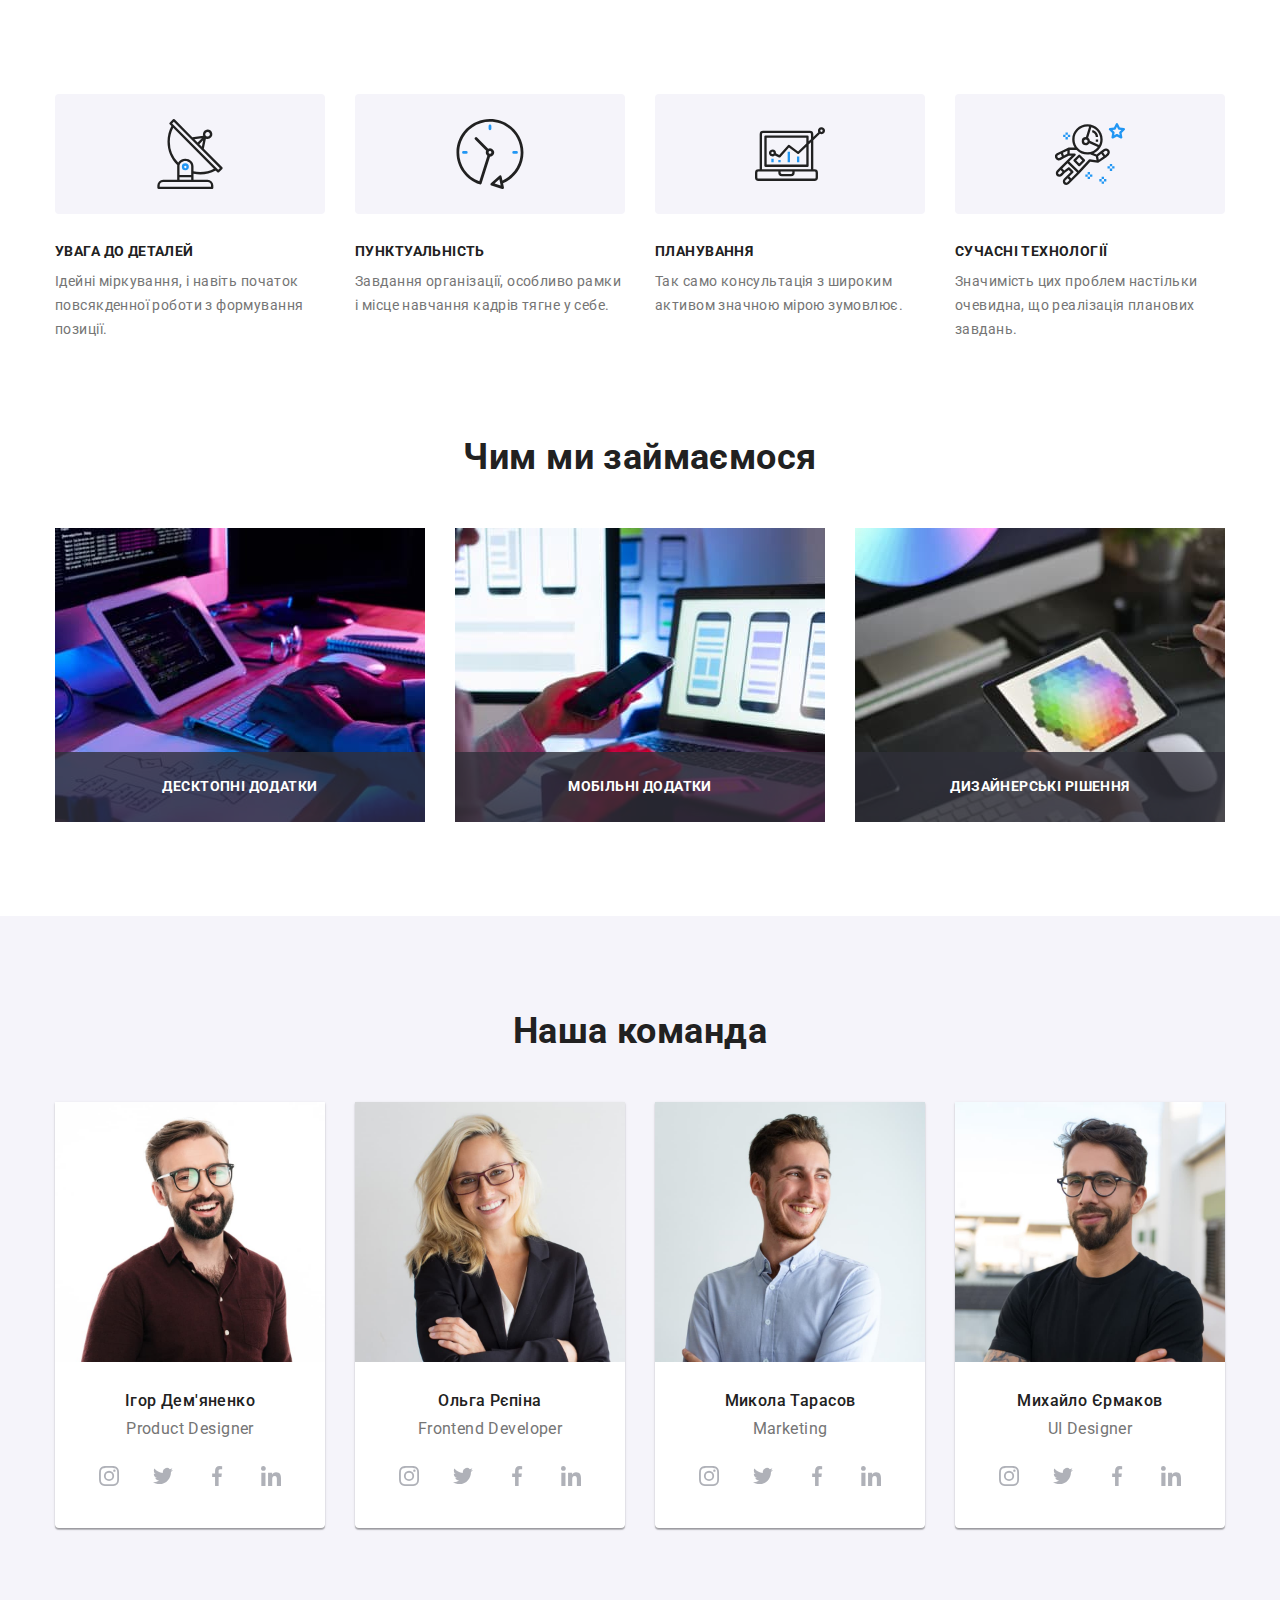
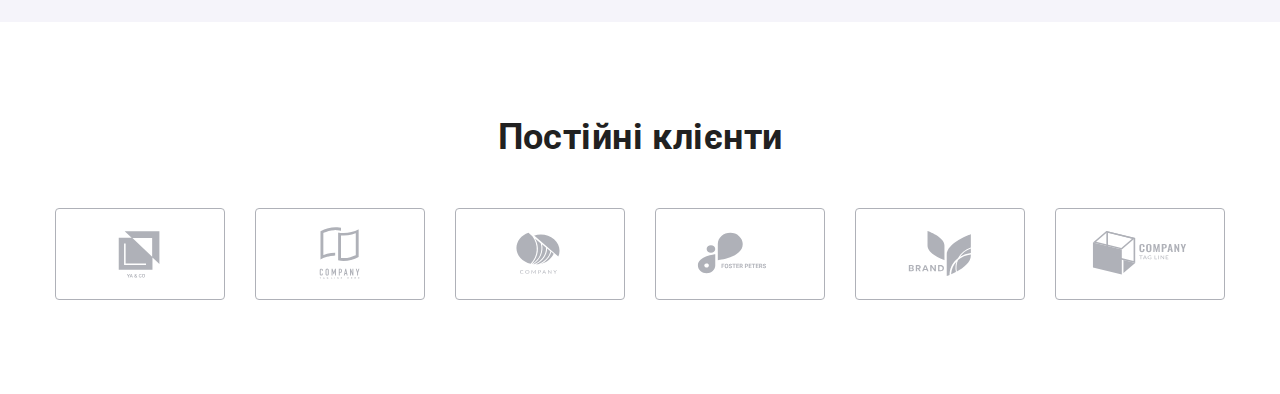
==== index.html @ 96d7040b "Greate adaptive" ====
<!DOCTYPE html>
<html lang="uk">
<head>
    <meta charset="UTF-8">
    <meta http-equiv="X-UA-Compatible" content="IE=edge">
    <meta name="viewport" content="width=device-width, initial-scale=1.0">
    <title>WebStudio</title>
    <link rel="preconnect" href="https://fonts.googleapis.com">
    <link rel="preconnect" href="https://fonts.gstatic.com" crossorigin>
    <link href="https://fonts.googleapis.com/css2?family=Raleway:wght@700&family=Roboto:wght@400;500;700;900&display=swap" rel="stylesheet">
    <link rel="stylesheet" href="https://cdnjs.cloudflare.com/ajax/libs/modern-normalize/1.1.0/modern-normalize.min.css">
    <link rel="stylesheet" href="./css/main.min.css">
</head>
<body>
    <!-- <header class="header">
        <div class="container header__container">
            <a href="/" class="logo header__logo">
                <span class="logo__accent">Web</span>Studio</a>
            <nav class="nav header__nav">
                <ul class="menu list">
                    <li class="menu__item">
                        <a href="./index.html" class="menu__link current">Студія</a>
                    </li>
                    <li class="menu__item">
                        <a href="./portfolio.html" class="menu__link">Портфоліо</a>
                    </li>
                    <li class="menu__item">
                        <a href="" class="menu__link">Контакти</a>
                    </li>
                </ul>
            </nav> 
            <ul class="header-contacts list">
                <li class="header-contacts__item">
                    <a href="mailto:info@devstudio.com" class="header-contacts__link">
                        <svg class="header-contacts__icon" width="16" height="12">
                            <use href='./images/symbol-defs.svg#envelope'></use>
                        </svg>
                    info@devstudio.com</a>
                </li>
                <li class="header-contacts__item">
                    <a href="tel:+380961111111" class="header-contacts__link">
                        <svg class="header-contacts__icon" width="10" height="16">
                            <use href='./images/symbol-defs.svg#smartphone'></use>
                        </svg>
                    +38 096 111 11 11</a>
                </li>
            </ul>
        </div> 
    </header> -->
    <main>
        <!------------------------------ HERO ------------------------------------>
        <!-- <section class="hero">
                <h1 class="hero__title">Ефективні рішення для вашого бізнесу</h1>
                <button type="button" class="button button--primary" data-modal-open>Замовити послугу</button>
        </section> -->
        <!---------------------------- ПЕРЕВАГИ ------------------------------------>
        <section class="features section">
            <div class="container features__container">
                <h2 class="visually-hidden">Наші переваги</h2>
                <ul class="features__list list">
                    <li class="feature__item">
                        <div class="feature__wrap">
                            <svg class="feature__icon">
                                <use href="./images/symbol-defs.svg#antenna"></use>
                            </svg>
                        </div>
                        <h3 class="features__title">Увага до деталей</h3>
                        <p class="features__text">Ідейні міркування, і навіть початок повсякденної роботи з формування позиції.</p>
                    </li>

                    <li class="feature__item">
                        <div class="feature__wrap">
                            <svg class="feature__icon">
                                <use href="./images/symbol-defs.svg#clock"></use>
                            </svg>
                        </div>
                        <h3 class="features__title">Пунктуальність</h3>
                        <p class="features__text">Завдання організації, особливо рамки і місце навчання кадрів тягне у себе.</p>
                    </li>

                    <li class="feature__item">
                        <div class="feature__wrap">
                            <svg class="feature__icon">
                                <use href="./images/symbol-defs.svg#diagram"></use>
                            </svg>
                        </div>
                        <h3 class="features__title">Планування</h3>
                        <p class="features__text">Так само консультація з широким активом значною мірою зумовлює.</p>
                    </li>

                    <li class="feature__item">
                        <div class="feature__wrap">
                            <svg class="feature__icon">
                                <use href="./images/symbol-defs.svg#astronaut"></use>
                            </svg>
                        </div>
                        <h3 class="features__title">Сучасні технології</h3>
                        <p class="features__text">Значимість цих проблем настільки очевидна, що реалізація планових завдань.</p>
                    </li>
                </ul>
            </div>
        </section>
        <!------------------------ НАПРЯМКИ РОБОТИ ------------------------------>
        <section class="directions section">
            <div class="container directions__container">
                <h2 class="section__title directions__title">Чим ми займаємося</h2>
                <ul class="directions__list list">
                    <li class="directions__item">
                        <a href="" class="directions__link">
                            <img src="./images/img1.jpg" alt="Програмист працює за офісним столом" width="370">
                            <div class="directions__label">
                                <h3 class="directions__subtitle">Десктопні додатки</h3>
                            </div>
                        </a> 
                    </li>

                    <li class="directions__item">
                        <a href="" class="directions__link">
                            <img src="./images/img2.jpg" alt="Програмист розробляє застосунок" width="370">
                            <div class="directions__label">
                                <h3 class="directions__subtitle">Мобільні додатки</h3>
                            </div>
                        </a>
                    </li>

                    <li class="directions__item">
                        <a href="" class="directions__link">
                            <img src="./images/img3.jpg" alt="Дизайнер обирає палітру кольорів" width="370">
                            <div class="directions__label">
                                <h3 class="directions__subtitle">Дизайнерські рішення</h3>
                            </div>
                        </a>
                    </li>
                </ul>
            </div>
        </section>
        <!------------------------- НАША КОМАНДА -------------------------------->
        <section class="team section">
            <div class="container team__container">
                <h2 class="section__title team__title">Наша команда</h2>
                <ul class="team__list list">
                    <li class="team__item">
                        <img src="./images/member1.jpg" alt="Ігор Дем'яненко" width="270">
                        <div class="team__description">
                            <h3 class="team__subtitle">Ігор Дем'яненко</h3>
                            <p class="team__text">Product Designer</p>
                            <ul class="soc-list list">
                                <li class="soc-list__item">
                                    <a href="" class="soc-list__link" aria-label="Посилання на Instagram">
                                        <svg class="soc-list__icon">
                                            <use href="./images/symbol-defs.svg#instagram"></use>
                                        </svg>
                                    </a>
                                </li>
                                <li class="soc-list__item">
                                    <a href="" class="soc-list__link" aria-label="Посилання на Twitter">
                                        <svg class="soc-list__icon">
                                            <use href="./images/symbol-defs.svg#twitter"></use>
                                        </svg>
                                    </a>
                                </li>
                                <li class="soc-list__item">
                                    <a href="" class="soc-list__link" aria-label="Посилання на Facebook">
                                        <svg class="soc-list__icon">
                                            <use href="./images/symbol-defs.svg#facebook"></use>
                                        </svg>
                                    </a>
                                </li>
                                <li class="soc-list__item">
                                    <a href="" class="soc-list__link" aria-label="Посилання на LinkedIn">
                                        <svg class="soc-list__icon">
                                            <use href="./images/symbol-defs.svg#linkedin"></use>
                                        </svg>
                                    </a>
                                </li>
                            </ul>
                        </div>
                    </li>

                    <li class="team__item">
                        <img src="./images/member2.jpg" alt="Ольга Рєпіна" width="270">
                        <div class="team__description">
                            <h3 class="team__subtitle">Ольга Рєпіна</h3>
                            <p class="team__text">Frontend Developer</p>
                            <ul class="soc-list list">
                                <li class="soc-list__item">
                                    <a href="" class="soc-list__link" aria-label="Посилання на Instagram" target="_blank" rel="noopener noreferrer">
                                        <svg class="soc-list__icon">
                                            <use href="./images/symbol-defs.svg#instagram"></use>
                                        </svg>
                                    </a>
                                </li>
                                <li class="soc-list__item">
                                    <a href="" class="soc-list__link" aria-label="Посилання на Twitter" target="_blank" rel="noopener noreferrer">
                                        <svg class="soc-list__icon">
                                            <use href="./images/symbol-defs.svg#twitter"></use>
                                        </svg>
                                    </a>
                                </li>
                                <li class="soc-list__item">
                                    <a href="" class="soc-list__link" aria-label="Посилання на Facebook" target="_blank" rel="noopener noreferrer">
                                        <svg class="soc-list__icon">
                                            <use href="./images/symbol-defs.svg#facebook"></use>
                                        </svg>
                                    </a>
                                </li>
                                <li class="soc-list__item">
                                    <a href="" class="soc-list__link" aria-label="Посилання на LinkedIn" target="_blank" rel="noopener noreferrer">
                                        <svg class="soc-list__icon">
                                            <use href="./images/symbol-defs.svg#linkedin"></use>
                                        </svg>
                                    </a>
                                </li>
                            </ul>
                        </div>
                    </li>

                    <li class="team__item">
                        <img src="./images/member3.jpg" alt="Микола Тарасов" width="270">
                        <div class="team__description">
                            <h3 class="team__subtitle">Микола Тарасов</h3>
                            <p class="team__text">Marketing</p>
                            <ul class="soc-list list">
                                <li class="soc-list__item">
                                    <a href="" class="soc-list__link" aria-label="Посилання на Instagram" target="_blank" rel="noopener noreferrer">
                                        <svg class="soc-list__icon">
                                            <use href="./images/symbol-defs.svg#instagram"></use>
                                        </svg>
                                    </a>
                                </li>
                                <li class="soc-list__item">
                                    <a href="" class="soc-list__link" aria-label="Посилання на Twitter" target="_blank" rel="noopener noreferrer">
                                        <svg class="soc-list__icon">
                                            <use href="./images/symbol-defs.svg#twitter"></use>
                                        </svg>
                                    </a>
                                </li>
                                <li class="soc-list__item">
                                    <a href="" class="soc-list__link" aria-label="Посилання на Facebook" target="_blank" rel="noopener noreferrer">
                                        <svg class="soc-list__icon">
                                            <use href="./images/symbol-defs.svg#facebook"></use>
                                        </svg>
                                    </a>
                                </li>
                                <li class="soc-list__item">
                                    <a href="" class="soc-list__link" aria-label="Посилання на LinkedIn" target="_blank" rel="noopener noreferrer">
                                        <svg class="soc-list__icon">
                                            <use href="./images/symbol-defs.svg#linkedin"></use>
                                        </svg>
                                    </a>
                                </li>
                            </ul>
                        </div>
                    </li>

                    <li class="team__item">
                        <img src="./images/member4.jpg" alt="Михайло Єрмаков" width="270">
                        <div class="team__description">
                            <h3 class="team__subtitle">Михайло Єрмаков</h3>
                            <p class="team__text">UI Designer</p>
                            <ul class="soc-list list">
                                <li class="soc-list__item">
                                    <a href="" class="soc-list__link" aria-label="Посилання на Instagram" target="_blank" rel="noopener noreferrer">
                                        <svg class="soc-list__icon">
                                            <use href="./images/symbol-defs.svg#instagram"></use>
                                        </svg>
                                    </a>
                                </li>
                                <li class="soc-list__item">
                                    <a href="" class="soc-list__link" aria-label="Посилання на Twitter" target="_blank" rel="noopener noreferrer">
                                        <svg class="soc-list__icon">
                                            <use href="./images/symbol-defs.svg#twitter"></use>
                                        </svg>
                                    </a>
                                </li>
                                <li class="soc-list__item">
                                    <a href="" class="soc-list__link" aria-label="Посилання на Facebook" target="_blank" rel="noopener noreferrer">
                                        <svg class="soc-list__icon">
                                            <use href="./images/symbol-defs.svg#facebook"></use>
                                        </svg>
                                    </a>
                                </li>
                                <li class="soc-list__item">
                                    <a href="" class="soc-list__link" aria-label="Посилання на LinkedIn" target="_blank" rel="noopener noreferrer">
                                        <svg class="soc-list__icon">
                                            <use href="./images/symbol-defs.svg#linkedin"></use>
                                        </svg>
                                    </a>
                                </li>
                            </ul>
                        </div>
                    </li>
                </ul>
            </div>
        </section>
        <!----------------------- ПОСТІЙНІ КЛІЄНТИ -------------------------------->
        <section class="clients section">
            <div class="container clients__container">
                <h2 class="section__title clients__title">Постійні клієнти</h2>
                <ul class="clients__list list">
                        <li class="clients__item">
                            <a href="" class="clients__link">
                                <svg class="clients__icon">
                                    <use href="./images/symbol-defs.svg#client1"></use>
                                </svg>
                            </a>
                        </li>

                        <li class="clients__item">
                            <a href="" class="clients__link">
                                <svg class="clients__icon">
                                    <use href="./images/symbol-defs.svg#client2"></use>
                                </svg>
                            </a>
                        </li>

                        <li class="clients__item">
                            <a href="" class="clients__link">
                                <svg class="clients__icon">
                                    <use href="./images/symbol-defs.svg#client3"></use>
                                </svg>
                            </a>
                        </li>

                        <li class="clients__item">
                            <a href="" class="clients__link">
                                <svg class="clients__icon">
                                    <use href="./images/symbol-defs.svg#client4"></use>
                                </svg>
                            </a>
                        </li>

                        <li class="clients__item">
                            <a href="" class="clients__link">
                                <svg class="clients__icon">
                                    <use href="./images/symbol-defs.svg#client5"></use>
                                </svg>
                            </a>
                        </li>

                        <li class="clients__item">
                            <a href="" class="clients__link">
                                <svg class="clients__icon">
                                    <use href="./images/symbol-defs.svg#client6"></use>
                                </svg>
                            </a>
                        </li>
                </ul>
            </div>
        </section>
    </main>
    <!-- <footer class="footer">
        <div class="container footer__wrap">
            <div class="footer-contacts">
                <a href="./" class="logo footer__logo"><span class="logo__accent">Web</span>Studio</a>
                <address class="footer-contacts__list">
                    м. Київ, пр-т Лесі Українки, 26 
                    <a href="mailto:info@devstudio.com" class="footer-contacts__link">info@devstudio.com</a>
                    <a href="tel:+380961111111" class="footer-contacts__link">+38 096 111 11 11</a>
                </address>
            </div>
            <div class="footer-socials">
                <h3 class="footer-socials__title">приєднуйтесь</h3>
                <ul class="footer-socials__list list">
                    <li class="footer-socials__item">
                        <a href="" class="footer-socials__link" aria-label="Посилання на Instagram" target="_blank" rel="noopener noreferrer">
                            <svg class="footer-socials__icon">
                                <use href="./images/symbol-defs.svg#instagram"></use>
                            </svg>
                        </a>
                    </li>

                    <li class="footer-socials__item">
                        <a href="" class="footer-socials__link" aria-label="Посилання на Twitter" target="_blank" rel="noopener noreferrer">
                            <svg class="footer-socials__icon">
                                <use href="./images/symbol-defs.svg#twitter"></use>
                            </svg>
                        </a>
                    </li>

                    <li class="footer-socials__item">
                        <a href="" class="footer-socials__link" aria-label="Посилання на Facebook" target="_blank" rel="noopener noreferrer">
                            <svg class="footer-socials__icon">
                                <use href="./images/symbol-defs.svg#facebook"></use>
                            </svg>
                        </a>
                    </li>
                    
                    <li class="footer-socials__item">
                        <a href="" class="footer-socials__link" aria-label="Посилання на LinkedIn" target="_blank" rel="noopener noreferrer">
                            <svg class="footer-socials__icon">
                                <use href="./images/symbol-defs.svg#linkedin"></use>
                            </svg>
                        </a>
                    </li>
                </ul>
            </div>
            <div class="footer-send">
                <p class="footer-send__title">Підпишіться на розсилку</p>
                <form class="footer-send__form">
                    <input type="email" class="footer-send__input" name="user-email" placeholder="E-mail">
                    <button type="submit" class="button footer-send__btn">Підписатися
                        <svg class="footer-send__icon" width="24" height="24">
                            <use href="./images/symbol-defs.svg#send"></use>
                        </svg>
                    </button>
                </form>
            </div>
        </div>
    </footer> -->
        <!------------------------------ MODAL ----------------------------------->
    <!-- <div class="backdrop is-hidden" data-modal>
        <div class="modal">
            <button type="button" class="modal__close-btn" data-modal-close>
                <svg class="modal__close-icon" width="18" height="18">
                    <use href="./images/symbol-defs.svg#close-black"></use>
                </svg>
            </button>
            <p class="modal__title">Залиште свої дані, ми вам передзвонимо</p>
            <form class="modal__form">
                <div class="modal__field">
                    <label for="user-name" class="modal__label">Ім'я</label>
                    <div class="modal__wrap">
                        <input type="text" class="modal__input" name="user-name" id="user-name">
                        <svg class="modal__icon" width="18" height="18">
                            <use href="./images/symbol-defs.svg#person-black"></use>
                        </svg>
                    </div>
                </div>

                <div class="modal__field">
                    <label for="user-tel" class="modal__label">Телефон</label>
                    <div class="modal__wrap">
                        <input type="tel" class="modal__input" name="user-tel">
                        <svg class="modal__icon" width="18" height="18">
                            <use href="./images/symbol-defs.svg#phone-black"></use>
                        </svg>
                    </div>
                </div>

                <div class="modal__field">
                    <label for="user-email" class="modal__label">Пошта</label>
                    <div class="modal__wrap">
                        <input type="email" class="modal__input" name="user-email">
                        <svg class="modal__icon" width="18" height="18">
                            <use href="./images/symbol-defs.svg#email-black"></use>
                        </svg>
                    </div>
                </div>

                <div class="modal__text-field">
                    <label for="user-text" class="modal__label">Коментар</label>
                    <textarea name="user-text" class="modal__comment" id="user-text" placeholder="Введіть текст"></textarea>
                </div>

                <div class="check">
                    <input type="checkbox" class="check__input visually-hidden" name="policy" id="policy">
                    <label for="policy" class="check__label">
                        <span>
                            <svg class="check__icon" width="16" height="15">
                                <use href="./images/symbol-defs.svg#check"></use>
                            </svg>
                        </span> 
                        Погоджуюся з розсилкою та приймаю  
                        <a href="" class="check__policy"> Умови договору</a></label>
                </div>
            <button type="submit" class="button modal__btn">Відправити</button>
            </form>
        </div>
    </div> -->
    <script src="./js/modal.js"></script>
</body>
</html>
---- css/main.min.css ----
:root{--primary-text-color: #757575;--secondary-text-color: #212121;--accent-color: #2196F3;--primary-background-color: #ffffff;--secondary-background-color: #F5F4FA;--accent-background-color: #2F303A;--primary-white-color: #ffffff;--card-set-gap: 30px;--icon-color: #afb1b8;--transition: 250ms cubic-bezier(0.4, 0, 0.2, 1)}h1,h2,h3,h4,h5,h6,p{margin:0}.list{padding:0;margin:0;list-style:none}button{cursor:pointer}address{font-style:normal}img{display:block;max-width:100%;height:auto;width:100%}body{background-color:var(--primary-background-color);color:var(--primary-text-color);font-family:Roboto,sans-serif;font-size:14px;letter-spacing:.03em}.visually-hidden{position:absolute;width:1px;height:1px;margin:-1px;border:0;padding:0;white-space:nowrap;-webkit-clip-path:inset(100%);clip-path:inset(100%);clip:rect(0 0 0 0);overflow:hidden}.container{width:100%;padding-left:15px;padding-right:15px;margin-left:auto;margin-right:auto}@media screen and (min-width: 480px){.container{max-width:480px}}@media screen and (min-width: 768px){.container{max-width:768px}}@media screen and (min-width: 1200px){.container{max-width:1200px}}.button{border:1px solid rgba(0,0,0,0);border-radius:4px}.button--primary{min-width:216px;height:50px;color:var(--primary-white-color);background-color:var(--accent-color);font-weight:700;font-size:16px;line-height:1.86;letter-spacing:.06em;-webkit-transition:background-color var(--transition);transition:background-color var(--transition)}.button--primary:hover,.button--primary:focus{background-color:#188ce8}.button--secondary{padding:6px 22px;color:var(--secondary-text-color);background-color:var(--secondary-background-color);font-weight:500;font-size:16px;line-height:1.63;letter-spacing:.03em;-webkit-transition:background-color var(--transition),color var(--transition),-webkit-box-shadow var(--transition);transition:background-color var(--transition),color var(--transition),-webkit-box-shadow var(--transition);transition:background-color var(--transition),color var(--transition),box-shadow var(--transition);transition:background-color var(--transition),color var(--transition),box-shadow var(--transition),-webkit-box-shadow var(--transition)}.button--secondary:hover,.button--secondary:focus{color:var(--primary-white-color);background-color:var(--accent-color);-webkit-box-shadow:0px 3px 1px rgba(0,0,0,.1),0px 1px 2px rgba(0,0,0,.08),0px 2px 2px rgba(0,0,0,.12);box-shadow:0px 3px 1px rgba(0,0,0,.1),0px 1px 2px rgba(0,0,0,.08),0px 2px 2px rgba(0,0,0,.12)}.header{border-bottom-width:1px;border-bottom-style:solid;border-bottom-color:#ececec}.header__container{display:-webkit-box;display:-ms-flexbox;display:flex;-webkit-box-align:center;-ms-flex-align:center;align-items:center}.logo{color:#000;font-family:Raleway,sans-serif;font-weight:700;font-size:26px;line-height:1.2;text-decoration:none}.header__logo{margin-right:93px}.logo__accent{color:var(--accent-color)}.menu{display:-webkit-box;display:-ms-flexbox;display:flex;gap:50px}.menu__link{display:block;padding-top:32px;padding-bottom:32px;color:var(--secondary-text-color);font-weight:500;font-size:14px;line-height:1.14;letter-spacing:.02em;text-decoration:none;-webkit-transition:color var(--transition);transition:color var(--transition)}.menu__link:hover,.menu__link:focus{color:var(--accent-color)}.menu__link.current{position:relative;color:var(--accent-color)}.menu__link.current::after{content:"";display:inline-block;position:absolute;bottom:-1px;left:0;width:100%;height:4px;background-color:var(--accent-color);border-radius:2px}.header-contacts{display:-webkit-box;display:-ms-flexbox;display:flex;margin-left:auto;gap:30px}.header-contacts__link{display:-webkit-box;display:-ms-flexbox;display:flex;-webkit-box-align:center;-ms-flex-align:center;align-items:center;padding-top:32px;padding-bottom:32px;color:var(--primary-text-color);font-weight:500;font-size:14px;line-height:1.14;letter-spacing:.02em;text-decoration:none;-webkit-transition:color var(--transition);transition:color var(--transition)}.header-contacts__link:hover,.header-contacts__link:focus{color:var(--accent-color)}.header-contacts__icon{margin-right:10px;fill:var(--primary-text-color);-webkit-transition:fill var(--transition);transition:fill var(--transition)}.header-contacts__link:hover .header-contacts__icon,.header-contacts__link:focus .header-contacts__icon{fill:var(--accent-color)}.hero{height:600px;max-width:1600px;padding:200px 0;margin-left:auto;margin-right:auto;text-align:center;background-color:#c4c4c4;background-image:-webkit-gradient(linear, left top, left bottom, from(rgba(47, 48, 58, 0.4)), to(rgba(47, 48, 58, 0.4))),url(../images/Hero.jpg);background-image:linear-gradient(rgba(47, 48, 58, 0.4), rgba(47, 48, 58, 0.4)),url(../images/Hero.jpg)}.hero__title{max-width:696px;margin-right:auto;margin-left:auto;margin-bottom:30px;color:var(--primary-white-color);font-weight:900;font-size:44px;line-height:1.36;letter-spacing:.06em;text-transform:uppercase}.section{padding-top:60px;padding-bottom:60px}@media screen and (min-width: 1200px){.section{padding-top:94px;padding-bottom:94px}}.section__title{margin-bottom:30px;color:var(--secondary-text-color);font-weight:700;font-size:28px;line-height:1.17;text-align:center}@media screen and (min-width: 1200px){.section__title{font-size:36px;margin-bottom:50px}}@media screen and (min-width: 1200px){.features{padding-bottom:0}}.features__list{display:-webkit-box;display:-ms-flexbox;display:flex;-ms-flex-wrap:wrap;flex-wrap:wrap;gap:var(--card-set-gap)}.feature__item{width:100%}@media screen and (min-width: 768px){.feature__item{width:calc((100% - var(--card-set-gap))/2)}}@media screen and (min-width: 1200px){.feature__item{-ms-flex-preferred-size:calc((100% - 3*var(--card-set-gap))/4);flex-basis:calc((100% - 3*var(--card-set-gap))/4)}}.feature__wrap{display:-webkit-box;display:-ms-flexbox;display:flex;-webkit-box-align:center;-ms-flex-align:center;align-items:center;-webkit-box-pack:center;-ms-flex-pack:center;justify-content:center;width:100%;height:120px;border-radius:4px;margin-bottom:30px;background:var(--secondary-background-color)}.feature__icon{width:70px;height:70px}.features__title{margin-bottom:10px;color:var(--secondary-text-color);font-weight:700;font-size:14px;line-height:1.14;text-transform:uppercase;text-align:center}@media screen and (min-width: 768px){.features__title{text-align:left}}.features__text{line-height:1.71}@media screen and (max-width: 1200px){.directions{display:none}}.directions__list{display:-webkit-box;display:-ms-flexbox;display:flex;gap:var(--card-set-gap)}.directions__link{position:relative;text-decoration:none}.directions__label{position:absolute;bottom:0;display:-webkit-box;display:-ms-flexbox;display:flex;-webkit-box-align:center;-ms-flex-align:center;align-items:center;-webkit-box-pack:center;-ms-flex-pack:center;justify-content:center;width:100%;height:70px;background-color:rgba(47,48,58,.8)}.directions__subtitle{font-weight:700;font-size:14px;line-height:1.14;letter-spacing:.03em;text-align:center;text-transform:uppercase;color:#fff}.team{background-color:var(--secondary-background-color)}.team__list{display:-webkit-box;display:-ms-flexbox;display:flex;-ms-flex-wrap:wrap;flex-wrap:wrap;gap:var(--card-set-gap);font-size:16px;line-height:1.12}.team__item{width:100%;background-color:var(--primary-background-color);-webkit-box-shadow:0px 1px 3px rgba(0,0,0,.12),0px 1px 1px rgba(0,0,0,.14),0px 2px 1px rgba(0,0,0,.2);box-shadow:0px 1px 3px rgba(0,0,0,.12),0px 1px 1px rgba(0,0,0,.14),0px 2px 1px rgba(0,0,0,.2);border-radius:0px 0px 4px 4px}@media screen and (min-width: 768px){.team__item{width:calc((100% - var(--card-set-gap))/2)}}@media screen and (min-width: 1200px){.team__item{-ms-flex-preferred-size:calc((100% - 3*var(--card-set-gap))/4);flex-basis:calc((100% - 3*var(--card-set-gap))/4)}}.team__description{padding:30px 0;text-align:center}.team__subtitle{margin-bottom:10px;color:var(--secondary-text-color);font-weight:500;font-size:16px}.team__text{margin-bottom:16px}.soc-list{display:-webkit-box;display:-ms-flexbox;display:flex;-webkit-box-pack:center;-ms-flex-pack:center;justify-content:center;gap:10px}.soc-list__item{width:44px;height:44px}.soc-list__link{display:-webkit-box;display:-ms-flexbox;display:flex;-webkit-box-align:center;-ms-flex-align:center;align-items:center;-webkit-box-pack:center;-ms-flex-pack:center;justify-content:center;width:100%;height:100%;border-radius:50%;background-color:var(--primary-background-color);-webkit-transition:background-color var(--transition);transition:background-color var(--transition)}.soc-list__link:hover,.soc-list__link:focus{background-color:var(--accent-color)}.soc-list__icon{fill:var(--icon-color);width:20px;height:20px;-webkit-transition:fill var(--transition);transition:fill var(--transition)}.soc-list__link:hover .soc-list__icon,.soc-list__link:focus .soc-list__icon{fill:var(--primary-white-color)}.clients__list{display:-webkit-box;display:-ms-flexbox;display:flex;-ms-flex-wrap:wrap;flex-wrap:wrap;gap:var(--card-set-gap)}.clients__item{width:calc((100% - var(--card-set-gap))/2)}@media screen and (min-width: 768px){.clients__item{width:calc((100% - 2*var(--card-set-gap))/3)}}@media screen and (min-width: 1200px){.clients__item{-ms-flex-preferred-size:calc((100% - 5*var(--card-set-gap))/6);flex-basis:calc((100% - 5*var(--card-set-gap))/6)}}.clients__link{display:-webkit-box;display:-ms-flexbox;display:flex;-webkit-box-align:center;-ms-flex-align:center;align-items:center;-webkit-box-pack:center;-ms-flex-pack:center;justify-content:center;width:100%;height:92px;border:1px solid #afb1b8;border-radius:4px;-webkit-transition:border-color var(--transition);transition:border-color var(--transition)}.clients__link:hover,.clients__link:focus{border-color:var(--accent-color)}.clients__icon{width:106px;height:60px;fill:var(--icon-color);-webkit-transition:fill var(--transition);transition:fill var(--transition)}.clients__link:hover .clients__icon,.clients__link:focus .clients__icon{fill:var(--accent-color)}.filter{display:-webkit-box;display:-ms-flexbox;display:flex;-ms-flex-wrap:wrap;flex-wrap:wrap;margin-bottom:40px;gap:8px}@media screen and (min-width: 768px){.filter{-webkit-box-pack:center;-ms-flex-pack:center;justify-content:center;margin-bottom:30px}}@media screen and (min-width: 1200px){.filter{margin-bottom:50px}}.card-set{display:-webkit-box;display:-ms-flexbox;display:flex;-ms-flex-wrap:wrap;flex-wrap:wrap;gap:var(--card-set-gap)}.card-set__item{width:100%;background-color:var(--primary-background-color)}@media screen and (min-width: 768px){.card-set__item{width:calc((100% - var(--card-set-gap))/2)}}@media screen and (min-width: 1200px){.card-set__item{-ms-flex-preferred-size:calc((100% - 2*var(--card-set-gap))/3);flex-basis:calc((100% - 2*var(--card-set-gap))/3)}}.card-set__link{display:-webkit-box;display:-ms-flexbox;display:flex;-webkit-box-orient:vertical;-webkit-box-direction:normal;-ms-flex-direction:column;flex-direction:column;height:100%;text-decoration:none;-webkit-transition:-webkit-box-shadow var(--transition);transition:-webkit-box-shadow var(--transition);transition:box-shadow var(--transition);transition:box-shadow var(--transition), -webkit-box-shadow var(--transition)}.card-set__link:hover,.card-set__link:focus{-webkit-box-shadow:0px 1px 1px rgba(0,0,0,.12),0px 4px 4px rgba(0,0,0,.06),1px 4px 6px rgba(0,0,0,.16);box-shadow:0px 1px 1px rgba(0,0,0,.12),0px 4px 4px rgba(0,0,0,.06),1px 4px 6px rgba(0,0,0,.16)}.card-set__top-wrap{position:relative;overflow:hidden}.card-set__top-text{position:absolute;top:0;height:100%;padding:63px 24px;font-size:18px;line-height:1.56;letter-spacing:.03em;color:#fff;background-color:rgba(33,150,243,.9);-webkit-transform:translateY(100%);transform:translateY(100%);-webkit-transition:-webkit-transform var(--transition);transition:-webkit-transform var(--transition);transition:transform var(--transition);transition:transform var(--transition), -webkit-transform var(--transition)}.card-set__item:hover .card-set__top-text{-webkit-transform:translateY(0);transform:translateY(0)}.card-set__discription{-webkit-box-flex:1;-ms-flex-positive:1;flex-grow:1;padding:20px 24px;border-bottom:1px solid #eee;border-right:1px solid #eee;border-left:1px solid #eee}.card-set__title{margin-bottom:4px;color:var(--secondary-text-color);font-weight:700;font-size:18px;line-height:2;letter-spacing:.06em}.card-set__text{color:var(--primary-text-color);font-size:16px;line-height:1.88}.footer{padding-top:60px;padding-bottom:60px;background-color:var(--accent-background-color);color:var(--primary-white-color)}.footer__wrap{display:-webkit-box;display:-ms-flexbox;display:flex;-webkit-box-align:baseline;-ms-flex-align:baseline;align-items:baseline}.footer__logo{display:block;margin-bottom:20px;color:var(--primary-white-color)}.footer-contacts__list{line-height:1.71}.footer-contacts__link{display:block;margin-top:9px;color:rgba(255,255,255,.6);text-decoration:none;-webkit-transition:color var(--transition);transition:color var(--transition)}.footer-contacts__link:hover,.footer-contacts__link:focus{color:var(--accent-color)}.footer-socials{margin-left:70px}.footer-socials__title{margin-bottom:20px;font-weight:700;font-size:14px;line-height:1.14;letter-spacing:.03em;text-transform:uppercase;color:var(--primary-white-color)}.footer-socials__list{display:-webkit-box;display:-ms-flexbox;display:flex;-webkit-box-pack:center;-ms-flex-pack:center;justify-content:center;gap:10px}.footer-socials__item{width:44px;height:44px}.footer-socials__link{display:-webkit-box;display:-ms-flexbox;display:flex;-webkit-box-align:center;-ms-flex-align:center;align-items:center;-webkit-box-pack:center;-ms-flex-pack:center;justify-content:center;width:100%;height:100%;border-radius:50%;background-color:rgba(255,255,255,.1);-webkit-transition:background-color var(--transition);transition:background-color var(--transition)}.footer-socials__link:hover,.footer-socials__link:focus{background-color:var(--accent-color)}.footer-socials__icon{fill:var(--primary-white-color);width:20px;height:20px}.footer-send{margin-left:93px}.footer-send__title{margin-bottom:20px;font-weight:700;font-size:14px;line-height:1.14;letter-spacing:.03em;text-transform:uppercase;color:var(--primary-background-color)}.footer-send__form{display:-webkit-box;display:-ms-flexbox;display:flex;gap:12px}.footer-send__input{width:358px;height:50px;padding-left:16px;border:1px solid rgba(255,255,255,.3);border-radius:4px;background-color:rgba(0,0,0,0);outline:rgba(0,0,0,0);color:rgba(255,255,255,.6);-webkit-transition:border-color var(--transition);transition:border-color var(--transition)}.footer-send__input::-webkit-input-placeholder{font-size:16px;line-height:1.25;letter-spacing:.03em;color:rgba(255,255,255,.6)}.footer-send__input::-moz-placeholder{font-size:16px;line-height:1.25;letter-spacing:.03em;color:rgba(255,255,255,.6)}.footer-send__input:-ms-input-placeholder{font-size:16px;line-height:1.25;letter-spacing:.03em;color:rgba(255,255,255,.6)}.footer-send__input::-ms-input-placeholder{font-size:16px;line-height:1.25;letter-spacing:.03em;color:rgba(255,255,255,.6)}.footer-send__input::placeholder{font-size:16px;line-height:1.25;letter-spacing:.03em;color:rgba(255,255,255,.6)}.footer-send__input:focus,.footer-send__input:hover{border-color:var(--accent-color)}.footer-send__btn{display:-webkit-box;display:-ms-flexbox;display:flex;-webkit-box-align:center;-ms-flex-align:center;align-items:center;-webkit-box-pack:center;-ms-flex-pack:center;justify-content:center;min-width:200px;height:50px;-webkit-box-shadow:0px 4px 4px rgba(0,0,0,.15);box-shadow:0px 4px 4px rgba(0,0,0,.15);color:var(--primary-white-color);background-color:var(--accent-color);font-weight:700;font-size:16px;line-height:1.86;letter-spacing:.06em;-webkit-transition:background-color var(--transition);transition:background-color var(--transition)}.footer-send__btn:hover,.footer-send__btn:focus{background-color:#188ce8}.footer-send__icon{fill:var(--primary-white-color);margin-left:10px}.backdrop{position:fixed;top:0;width:100vw;height:100vh;background-color:rgba(0,0,0,.2);-webkit-transition:opacity var(--transition),visibility var(--transition);transition:opacity var(--transition),visibility var(--transition)}.backdrop.is-hidden{opacity:0;visibility:hidden;pointer-events:none}.modal{position:absolute;top:50%;left:50%;-webkit-transform:translate(-50%, -50%) scaleY(1);transform:translate(-50%, -50%) scaleY(1);width:528px;min-height:581px;border-radius:4px;background-color:var(--primary-background-color);padding:40px;-webkit-transition:-webkit-transform var(--transition);transition:-webkit-transform var(--transition);transition:transform var(--transition);transition:transform var(--transition), -webkit-transform var(--transition)}.backdrop.is-hidden .modal{-webkit-transform:translate(-50%, -50%) scaleY(0);transform:translate(-50%, -50%) scaleY(0)}.modal__close-btn{position:absolute;right:10px;top:10px;display:-webkit-box;display:-ms-flexbox;display:flex;-webkit-box-align:center;-ms-flex-align:center;align-items:center;-webkit-box-pack:center;-ms-flex-pack:center;justify-content:center;width:30px;height:30px;background:rgba(0,0,0,0);border:1px solid rgba(0,0,0,.1);border-radius:50%}.modal__close-icon{-webkit-transition:fill var(--transition);transition:fill var(--transition)}.modal__close-btn:hover .modal__close-icon,.modal__close-btn:focus .modal__close-icon{fill:var(--accent-color)}.modal__title{text-align:center;margin-bottom:12px;font-weight:700;font-size:20px;line-height:1.15;letter-spacing:.03em;text-align:center;color:var(--secondary-text-color)}.modal__field{margin-bottom:10px}.modal__label{display:block;margin-bottom:4px;font-size:12px;line-height:1.17;letter-spacing:.01em;color:var(--primary-text-color)}.modal__wrap{position:relative}.modal__input{width:100%;max-width:448px;height:40px;border-radius:4px;border:1px solid rgba(33,33,33,.2);background-color:rgba(0,0,0,0);padding-left:42px;outline:rgba(0,0,0,0);-webkit-transition:border-color var(--transition);transition:border-color var(--transition)}.modal__input:focus,.modal__input:hover{border-color:var(--accent-color)}.modal__icon{position:absolute;left:15px;top:50%;-webkit-transform:translateY(-50%);transform:translateY(-50%);-webkit-transition:fill var(--transition);transition:fill var(--transition)}.modal__input:focus+.modal__icon,.modal__input:hover+.modal__icon{fill:var(--accent-color)}.modal__text-field{margin-bottom:20px}.modal__comment{width:100%;max-width:448px;height:120px;border:1px solid rgba(33,33,33,.2);border-radius:4px;resize:none;padding:12px 16px;background-color:rgba(0,0,0,0);outline:rgba(0,0,0,0);-webkit-transition:border-color var(--transition);transition:border-color var(--transition)}.modal__comment:focus,.modal__comment:hover{border-color:var(--accent-color)}.modal__comment::-webkit-input-placeholder{font-size:12px;line-height:1.17;letter-spacing:.01em;color:rgba(117,117,117,.5)}.modal__comment::-moz-placeholder{font-size:12px;line-height:1.17;letter-spacing:.01em;color:rgba(117,117,117,.5)}.modal__comment:-ms-input-placeholder{font-size:12px;line-height:1.17;letter-spacing:.01em;color:rgba(117,117,117,.5)}.modal__comment::-ms-input-placeholder{font-size:12px;line-height:1.17;letter-spacing:.01em;color:rgba(117,117,117,.5)}.modal__comment::placeholder{font-size:12px;line-height:1.17;letter-spacing:.01em;color:rgba(117,117,117,.5)}.check{margin-bottom:30px;display:-webkit-box;display:-ms-flexbox;display:flex;-webkit-box-pack:center;-ms-flex-pack:center;justify-content:center}.check__label{display:-webkit-box;display:-ms-flexbox;display:flex;-webkit-box-align:center;-ms-flex-align:center;align-items:center;font-size:14px;line-height:1.71;letter-spacing:.03em;color:var(--primary-text-color)}.check__label span{display:-webkit-box;display:-ms-flexbox;display:flex;-webkit-box-align:center;-ms-flex-align:center;align-items:center;-webkit-box-pack:center;-ms-flex-pack:center;justify-content:center;width:16px;height:15px;border:1px solid #212121;border-radius:2px;margin-right:8px;fill:rgba(0,0,0,0)}.check__input:checked+.check__label span{background-color:var(--accent-color);border:none;fill:#fff}.check__policy{position:relative;display:block;margin-left:3px;padding:2px;color:var(--accent-color);text-decoration:none}.check__policy::after{content:"";display:inline-block;position:absolute;bottom:5px;left:0;width:100%;height:1px;background-color:var(--accent-color);border-radius:1px}.modal__btn{position:absolute;left:50%;-webkit-transform:translateX(-50%);transform:translateX(-50%);min-width:200px;height:50px;-webkit-box-shadow:0px 4px 4px rgba(0,0,0,.15);box-shadow:0px 4px 4px rgba(0,0,0,.15);color:var(--primary-white-color);background-color:var(--accent-color);font-weight:700;font-size:16px;line-height:1.86;letter-spacing:.06em;-webkit-transition:background-color var(--transition);transition:background-color var(--transition)}.modal__btn:hover,.modal__btn:focus{background-color:#188ce8}/*# sourceMappingURL=main.min.css.map */
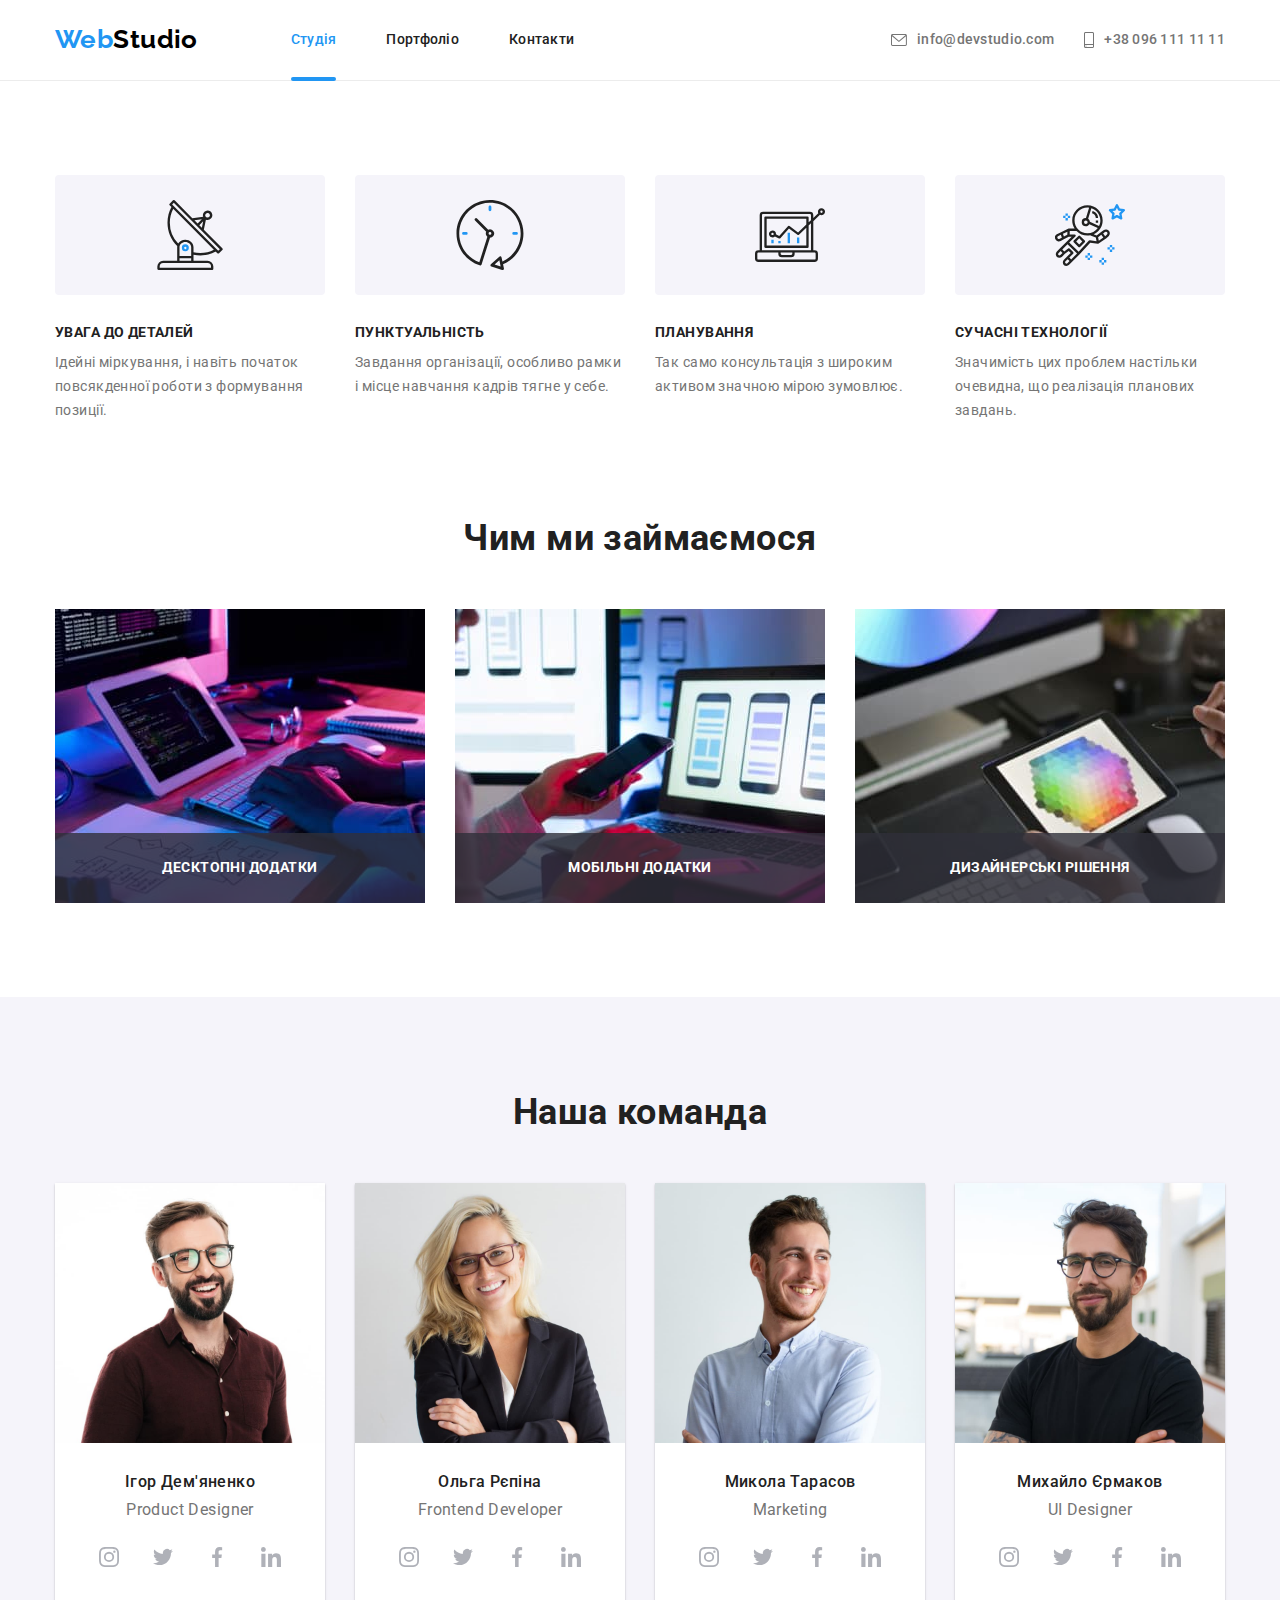
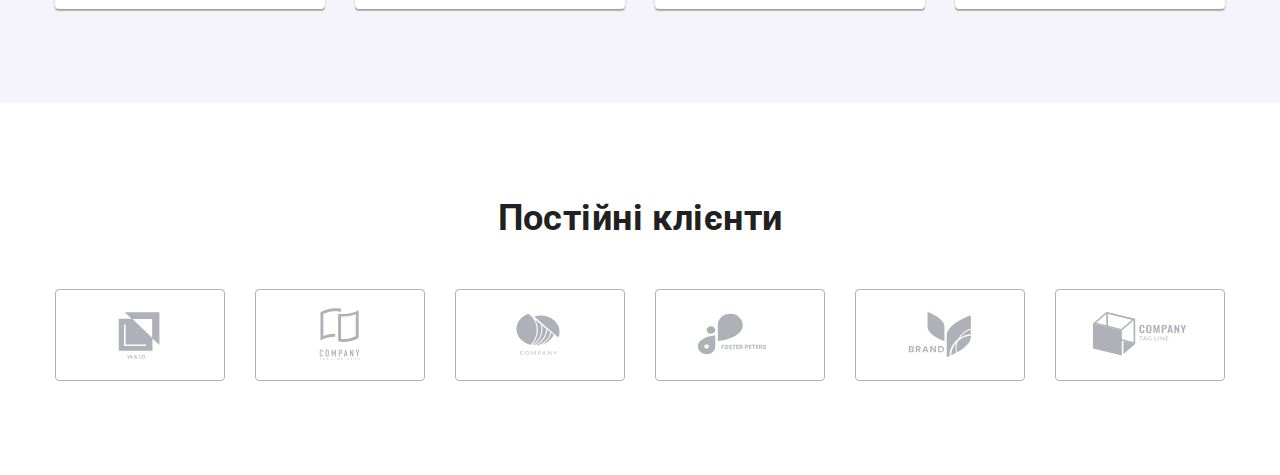
==== commit b3da991a: "Create mobile menu" ====
--- a/index.html
+++ b/index.html
@@ -12,7 +12,7 @@
     <link rel="stylesheet" href="./css/main.min.css">
 </head>
 <body>
-    <!-- <header class="header">
+    <header class="header">
         <div class="container header__container">
             <a href="/" class="logo header__logo">
                 <span class="logo__accent">Web</span>Studio</a>
@@ -45,8 +45,67 @@
                     +38 096 111 11 11</a>
                 </li>
             </ul>
+            <button type="button" class="menu-open" data-menu-open>
+                <svg class="menu-open-icon" width="24" height="16">
+                    <use href="./images/symbol-defs.svg#mob-menu-close"></use>
+                </svg>
+            </button>
         </div> 
-    </header> -->
+            <!---------------- MOBILE MENU ------------>
+            <div class="mob-menu is-hidden" data-menu>
+                <div class="mob-menu__container">
+
+                <div class="mob-menu-top">
+                    <button type="button" class="menu-close" data-menu-close>
+                        <svg class="menu-close-icon" width="40" height="40">
+                            <use href="./images/symbol-defs.svg#close-black"></use>
+                        </svg>
+                    </button>
+                    <ul class="mob-menu__list list">
+                        <li class="mob-menu__item">
+                            <a href="./index.html" class="mob-menu__link">Студія</a>
+                        </li>
+                        <li class="mob-menu__item">
+                            <a href="./portfolio.html" class="mob-menu__link">Портфоліо</a>
+                        </li>
+                        <li class="mob-menu__item">
+                            <a href="" class="mob-menu__link">Контакти</a>
+                        </li>
+                    </ul>
+                </div>
+
+                <div class="mob-menu-bottom">
+                    <ul class="mob-menu-contacts list">
+                            <li class="mob-menu-contacts__item">
+                                <a href="tel:+380961111111" class="mob-menu-contacts__tel">
+                                    +38 096 111 11 11</a>
+                            </li>
+                            <li class="mob-menu-contacts__item">
+                                <a href="mailto:info@devstudio.com" class="mob-menu-contacts__mail">
+                                    info@devstudio.com</a>
+                            </li>
+                    </ul>
+                    <ul class="mob-soc list">
+                            <li class="mob-soc__item">
+                                <a href="" class="mob-soc__link" aria-label="Посилання на Instagram">Instagram</a>
+                            </li>
+                            <li class="mob-soc__item">
+                                <a href="" class="mob-soc__link" aria-label="Посилання на Twitter">Twitter</a>
+                            </li>
+                            <li class="mob-soc__item">
+                                <a href="" class="mob-soc__link" aria-label="Посилання на Facebook">Facebook</a>
+                            </li>
+                            <li class="mob-soc__item">
+                                <a href="" class="mob-soc__link" aria-label="Посилання на LinkedIn">LinkedIn</a>
+                            </li>
+                    </ul>
+                </div>
+
+                </div>
+            </div>
+
+        
+    </header>
     <main>
         <!------------------------------ HERO ------------------------------------>
         <!-- <section class="hero">
@@ -409,7 +468,7 @@
         </div>
     </footer> -->
         <!------------------------------ MODAL ----------------------------------->
-    <!-- <div class="backdrop is-hidden" data-modal>
+    <div class="backdrop is-hidden" data-modal>
         <div class="modal">
             <button type="button" class="modal__close-btn" data-modal-close>
                 <svg class="modal__close-icon" width="18" height="18">
@@ -467,7 +526,8 @@
             <button type="submit" class="button modal__btn">Відправити</button>
             </form>
         </div>
-    </div> -->
+    </div>
     <script src="./js/modal.js"></script>
+    <script src="./js/menu.js"></script>
 </body>
 </html>
--- a/css/main.min.css
+++ b/css/main.min.css
@@ -1 +1 @@
-:root{--primary-text-color: #757575;--secondary-text-color: #212121;--accent-color: #2196F3;--primary-background-color: #ffffff;--secondary-background-color: #F5F4FA;--accent-background-color: #2F303A;--primary-white-color: #ffffff;--card-set-gap: 30px;--icon-color: #afb1b8;--transition: 250ms cubic-bezier(0.4, 0, 0.2, 1)}h1,h2,h3,h4,h5,h6,p{margin:0}.list{padding:0;margin:0;list-style:none}button{cursor:pointer}address{font-style:normal}img{display:block;max-width:100%;height:auto;width:100%}body{background-color:var(--primary-background-color);color:var(--primary-text-color);font-family:Roboto,sans-serif;font-size:14px;letter-spacing:.03em}.visually-hidden{position:absolute;width:1px;height:1px;margin:-1px;border:0;padding:0;white-space:nowrap;-webkit-clip-path:inset(100%);clip-path:inset(100%);clip:rect(0 0 0 0);overflow:hidden}.container{width:100%;padding-left:15px;padding-right:15px;margin-left:auto;margin-right:auto}@media screen and (min-width: 480px){.container{max-width:480px}}@media screen and (min-width: 768px){.container{max-width:768px}}@media screen and (min-width: 1200px){.container{max-width:1200px}}.button{border:1px solid rgba(0,0,0,0);border-radius:4px}.button--primary{min-width:216px;height:50px;color:var(--primary-white-color);background-color:var(--accent-color);font-weight:700;font-size:16px;line-height:1.86;letter-spacing:.06em;-webkit-transition:background-color var(--transition);transition:background-color var(--transition)}.button--primary:hover,.button--primary:focus{background-color:#188ce8}.button--secondary{padding:6px 22px;color:var(--secondary-text-color);background-color:var(--secondary-background-color);font-weight:500;font-size:16px;line-height:1.63;letter-spacing:.03em;-webkit-transition:background-color var(--transition),color var(--transition),-webkit-box-shadow var(--transition);transition:background-color var(--transition),color var(--transition),-webkit-box-shadow var(--transition);transition:background-color var(--transition),color var(--transition),box-shadow var(--transition);transition:background-color var(--transition),color var(--transition),box-shadow var(--transition),-webkit-box-shadow var(--transition)}.button--secondary:hover,.button--secondary:focus{color:var(--primary-white-color);background-color:var(--accent-color);-webkit-box-shadow:0px 3px 1px rgba(0,0,0,.1),0px 1px 2px rgba(0,0,0,.08),0px 2px 2px rgba(0,0,0,.12);box-shadow:0px 3px 1px rgba(0,0,0,.1),0px 1px 2px rgba(0,0,0,.08),0px 2px 2px rgba(0,0,0,.12)}.header{border-bottom-width:1px;border-bottom-style:solid;border-bottom-color:#ececec}.header__container{display:-webkit-box;display:-ms-flexbox;display:flex;-webkit-box-align:center;-ms-flex-align:center;align-items:center}.logo{color:#000;font-family:Raleway,sans-serif;font-weight:700;font-size:26px;line-height:1.2;text-decoration:none}.header__logo{margin-right:93px}.logo__accent{color:var(--accent-color)}.menu{display:-webkit-box;display:-ms-flexbox;display:flex;gap:50px}.menu__link{display:block;padding-top:32px;padding-bottom:32px;color:var(--secondary-text-color);font-weight:500;font-size:14px;line-height:1.14;letter-spacing:.02em;text-decoration:none;-webkit-transition:color var(--transition);transition:color var(--transition)}.menu__link:hover,.menu__link:focus{color:var(--accent-color)}.menu__link.current{position:relative;color:var(--accent-color)}.menu__link.current::after{content:"";display:inline-block;position:absolute;bottom:-1px;left:0;width:100%;height:4px;background-color:var(--accent-color);border-radius:2px}.header-contacts{display:-webkit-box;display:-ms-flexbox;display:flex;margin-left:auto;gap:30px}.header-contacts__link{display:-webkit-box;display:-ms-flexbox;display:flex;-webkit-box-align:center;-ms-flex-align:center;align-items:center;padding-top:32px;padding-bottom:32px;color:var(--primary-text-color);font-weight:500;font-size:14px;line-height:1.14;letter-spacing:.02em;text-decoration:none;-webkit-transition:color var(--transition);transition:color var(--transition)}.header-contacts__link:hover,.header-contacts__link:focus{color:var(--accent-color)}.header-contacts__icon{margin-right:10px;fill:var(--primary-text-color);-webkit-transition:fill var(--transition);transition:fill var(--transition)}.header-contacts__link:hover .header-contacts__icon,.header-contacts__link:focus .header-contacts__icon{fill:var(--accent-color)}.hero{height:600px;max-width:1600px;padding:200px 0;margin-left:auto;margin-right:auto;text-align:center;background-color:#c4c4c4;background-image:-webkit-gradient(linear, left top, left bottom, from(rgba(47, 48, 58, 0.4)), to(rgba(47, 48, 58, 0.4))),url(../images/Hero.jpg);background-image:linear-gradient(rgba(47, 48, 58, 0.4), rgba(47, 48, 58, 0.4)),url(../images/Hero.jpg)}.hero__title{max-width:696px;margin-right:auto;margin-left:auto;margin-bottom:30px;color:var(--primary-white-color);font-weight:900;font-size:44px;line-height:1.36;letter-spacing:.06em;text-transform:uppercase}.section{padding-top:60px;padding-bottom:60px}@media screen and (min-width: 1200px){.section{padding-top:94px;padding-bottom:94px}}.section__title{margin-bottom:30px;color:var(--secondary-text-color);font-weight:700;font-size:28px;line-height:1.17;text-align:center}@media screen and (min-width: 1200px){.section__title{font-size:36px;margin-bottom:50px}}@media screen and (min-width: 1200px){.features{padding-bottom:0}}.features__list{display:-webkit-box;display:-ms-flexbox;display:flex;-ms-flex-wrap:wrap;flex-wrap:wrap;gap:var(--card-set-gap)}.feature__item{width:100%}@media screen and (min-width: 768px){.feature__item{width:calc((100% - var(--card-set-gap))/2)}}@media screen and (min-width: 1200px){.feature__item{-ms-flex-preferred-size:calc((100% - 3*var(--card-set-gap))/4);flex-basis:calc((100% - 3*var(--card-set-gap))/4)}}.feature__wrap{display:-webkit-box;display:-ms-flexbox;display:flex;-webkit-box-align:center;-ms-flex-align:center;align-items:center;-webkit-box-pack:center;-ms-flex-pack:center;justify-content:center;width:100%;height:120px;border-radius:4px;margin-bottom:30px;background:var(--secondary-background-color)}.feature__icon{width:70px;height:70px}.features__title{margin-bottom:10px;color:var(--secondary-text-color);font-weight:700;font-size:14px;line-height:1.14;text-transform:uppercase;text-align:center}@media screen and (min-width: 768px){.features__title{text-align:left}}.features__text{line-height:1.71}@media screen and (max-width: 1200px){.directions{display:none}}.directions__list{display:-webkit-box;display:-ms-flexbox;display:flex;gap:var(--card-set-gap)}.directions__link{position:relative;text-decoration:none}.directions__label{position:absolute;bottom:0;display:-webkit-box;display:-ms-flexbox;display:flex;-webkit-box-align:center;-ms-flex-align:center;align-items:center;-webkit-box-pack:center;-ms-flex-pack:center;justify-content:center;width:100%;height:70px;background-color:rgba(47,48,58,.8)}.directions__subtitle{font-weight:700;font-size:14px;line-height:1.14;letter-spacing:.03em;text-align:center;text-transform:uppercase;color:#fff}.team{background-color:var(--secondary-background-color)}.team__list{display:-webkit-box;display:-ms-flexbox;display:flex;-ms-flex-wrap:wrap;flex-wrap:wrap;gap:var(--card-set-gap);font-size:16px;line-height:1.12}.team__item{width:100%;background-color:var(--primary-background-color);-webkit-box-shadow:0px 1px 3px rgba(0,0,0,.12),0px 1px 1px rgba(0,0,0,.14),0px 2px 1px rgba(0,0,0,.2);box-shadow:0px 1px 3px rgba(0,0,0,.12),0px 1px 1px rgba(0,0,0,.14),0px 2px 1px rgba(0,0,0,.2);border-radius:0px 0px 4px 4px}@media screen and (min-width: 768px){.team__item{width:calc((100% - var(--card-set-gap))/2)}}@media screen and (min-width: 1200px){.team__item{-ms-flex-preferred-size:calc((100% - 3*var(--card-set-gap))/4);flex-basis:calc((100% - 3*var(--card-set-gap))/4)}}.team__description{padding:30px 0;text-align:center}.team__subtitle{margin-bottom:10px;color:var(--secondary-text-color);font-weight:500;font-size:16px}.team__text{margin-bottom:16px}.soc-list{display:-webkit-box;display:-ms-flexbox;display:flex;-webkit-box-pack:center;-ms-flex-pack:center;justify-content:center;gap:10px}.soc-list__item{width:44px;height:44px}.soc-list__link{display:-webkit-box;display:-ms-flexbox;display:flex;-webkit-box-align:center;-ms-flex-align:center;align-items:center;-webkit-box-pack:center;-ms-flex-pack:center;justify-content:center;width:100%;height:100%;border-radius:50%;background-color:var(--primary-background-color);-webkit-transition:background-color var(--transition);transition:background-color var(--transition)}.soc-list__link:hover,.soc-list__link:focus{background-color:var(--accent-color)}.soc-list__icon{fill:var(--icon-color);width:20px;height:20px;-webkit-transition:fill var(--transition);transition:fill var(--transition)}.soc-list__link:hover .soc-list__icon,.soc-list__link:focus .soc-list__icon{fill:var(--primary-white-color)}.clients__list{display:-webkit-box;display:-ms-flexbox;display:flex;-ms-flex-wrap:wrap;flex-wrap:wrap;gap:var(--card-set-gap)}.clients__item{width:calc((100% - var(--card-set-gap))/2)}@media screen and (min-width: 768px){.clients__item{width:calc((100% - 2*var(--card-set-gap))/3)}}@media screen and (min-width: 1200px){.clients__item{-ms-flex-preferred-size:calc((100% - 5*var(--card-set-gap))/6);flex-basis:calc((100% - 5*var(--card-set-gap))/6)}}.clients__link{display:-webkit-box;display:-ms-flexbox;display:flex;-webkit-box-align:center;-ms-flex-align:center;align-items:center;-webkit-box-pack:center;-ms-flex-pack:center;justify-content:center;width:100%;height:92px;border:1px solid #afb1b8;border-radius:4px;-webkit-transition:border-color var(--transition);transition:border-color var(--transition)}.clients__link:hover,.clients__link:focus{border-color:var(--accent-color)}.clients__icon{width:106px;height:60px;fill:var(--icon-color);-webkit-transition:fill var(--transition);transition:fill var(--transition)}.clients__link:hover .clients__icon,.clients__link:focus .clients__icon{fill:var(--accent-color)}.filter{display:-webkit-box;display:-ms-flexbox;display:flex;-ms-flex-wrap:wrap;flex-wrap:wrap;margin-bottom:40px;gap:8px}@media screen and (min-width: 768px){.filter{-webkit-box-pack:center;-ms-flex-pack:center;justify-content:center;margin-bottom:30px}}@media screen and (min-width: 1200px){.filter{margin-bottom:50px}}.card-set{display:-webkit-box;display:-ms-flexbox;display:flex;-ms-flex-wrap:wrap;flex-wrap:wrap;gap:var(--card-set-gap)}.card-set__item{width:100%;background-color:var(--primary-background-color)}@media screen and (min-width: 768px){.card-set__item{width:calc((100% - var(--card-set-gap))/2)}}@media screen and (min-width: 1200px){.card-set__item{-ms-flex-preferred-size:calc((100% - 2*var(--card-set-gap))/3);flex-basis:calc((100% - 2*var(--card-set-gap))/3)}}.card-set__link{display:-webkit-box;display:-ms-flexbox;display:flex;-webkit-box-orient:vertical;-webkit-box-direction:normal;-ms-flex-direction:column;flex-direction:column;height:100%;text-decoration:none;-webkit-transition:-webkit-box-shadow var(--transition);transition:-webkit-box-shadow var(--transition);transition:box-shadow var(--transition);transition:box-shadow var(--transition), -webkit-box-shadow var(--transition)}.card-set__link:hover,.card-set__link:focus{-webkit-box-shadow:0px 1px 1px rgba(0,0,0,.12),0px 4px 4px rgba(0,0,0,.06),1px 4px 6px rgba(0,0,0,.16);box-shadow:0px 1px 1px rgba(0,0,0,.12),0px 4px 4px rgba(0,0,0,.06),1px 4px 6px rgba(0,0,0,.16)}.card-set__top-wrap{position:relative;overflow:hidden}.card-set__top-text{position:absolute;top:0;height:100%;padding:63px 24px;font-size:18px;line-height:1.56;letter-spacing:.03em;color:#fff;background-color:rgba(33,150,243,.9);-webkit-transform:translateY(100%);transform:translateY(100%);-webkit-transition:-webkit-transform var(--transition);transition:-webkit-transform var(--transition);transition:transform var(--transition);transition:transform var(--transition), -webkit-transform var(--transition)}.card-set__item:hover .card-set__top-text{-webkit-transform:translateY(0);transform:translateY(0)}.card-set__discription{-webkit-box-flex:1;-ms-flex-positive:1;flex-grow:1;padding:20px 24px;border-bottom:1px solid #eee;border-right:1px solid #eee;border-left:1px solid #eee}.card-set__title{margin-bottom:4px;color:var(--secondary-text-color);font-weight:700;font-size:18px;line-height:2;letter-spacing:.06em}.card-set__text{color:var(--primary-text-color);font-size:16px;line-height:1.88}.footer{padding-top:60px;padding-bottom:60px;background-color:var(--accent-background-color);color:var(--primary-white-color)}.footer__wrap{display:-webkit-box;display:-ms-flexbox;display:flex;-webkit-box-align:baseline;-ms-flex-align:baseline;align-items:baseline}.footer__logo{display:block;margin-bottom:20px;color:var(--primary-white-color)}.footer-contacts__list{line-height:1.71}.footer-contacts__link{display:block;margin-top:9px;color:rgba(255,255,255,.6);text-decoration:none;-webkit-transition:color var(--transition);transition:color var(--transition)}.footer-contacts__link:hover,.footer-contacts__link:focus{color:var(--accent-color)}.footer-socials{margin-left:70px}.footer-socials__title{margin-bottom:20px;font-weight:700;font-size:14px;line-height:1.14;letter-spacing:.03em;text-transform:uppercase;color:var(--primary-white-color)}.footer-socials__list{display:-webkit-box;display:-ms-flexbox;display:flex;-webkit-box-pack:center;-ms-flex-pack:center;justify-content:center;gap:10px}.footer-socials__item{width:44px;height:44px}.footer-socials__link{display:-webkit-box;display:-ms-flexbox;display:flex;-webkit-box-align:center;-ms-flex-align:center;align-items:center;-webkit-box-pack:center;-ms-flex-pack:center;justify-content:center;width:100%;height:100%;border-radius:50%;background-color:rgba(255,255,255,.1);-webkit-transition:background-color var(--transition);transition:background-color var(--transition)}.footer-socials__link:hover,.footer-socials__link:focus{background-color:var(--accent-color)}.footer-socials__icon{fill:var(--primary-white-color);width:20px;height:20px}.footer-send{margin-left:93px}.footer-send__title{margin-bottom:20px;font-weight:700;font-size:14px;line-height:1.14;letter-spacing:.03em;text-transform:uppercase;color:var(--primary-background-color)}.footer-send__form{display:-webkit-box;display:-ms-flexbox;display:flex;gap:12px}.footer-send__input{width:358px;height:50px;padding-left:16px;border:1px solid rgba(255,255,255,.3);border-radius:4px;background-color:rgba(0,0,0,0);outline:rgba(0,0,0,0);color:rgba(255,255,255,.6);-webkit-transition:border-color var(--transition);transition:border-color var(--transition)}.footer-send__input::-webkit-input-placeholder{font-size:16px;line-height:1.25;letter-spacing:.03em;color:rgba(255,255,255,.6)}.footer-send__input::-moz-placeholder{font-size:16px;line-height:1.25;letter-spacing:.03em;color:rgba(255,255,255,.6)}.footer-send__input:-ms-input-placeholder{font-size:16px;line-height:1.25;letter-spacing:.03em;color:rgba(255,255,255,.6)}.footer-send__input::-ms-input-placeholder{font-size:16px;line-height:1.25;letter-spacing:.03em;color:rgba(255,255,255,.6)}.footer-send__input::placeholder{font-size:16px;line-height:1.25;letter-spacing:.03em;color:rgba(255,255,255,.6)}.footer-send__input:focus,.footer-send__input:hover{border-color:var(--accent-color)}.footer-send__btn{display:-webkit-box;display:-ms-flexbox;display:flex;-webkit-box-align:center;-ms-flex-align:center;align-items:center;-webkit-box-pack:center;-ms-flex-pack:center;justify-content:center;min-width:200px;height:50px;-webkit-box-shadow:0px 4px 4px rgba(0,0,0,.15);box-shadow:0px 4px 4px rgba(0,0,0,.15);color:var(--primary-white-color);background-color:var(--accent-color);font-weight:700;font-size:16px;line-height:1.86;letter-spacing:.06em;-webkit-transition:background-color var(--transition);transition:background-color var(--transition)}.footer-send__btn:hover,.footer-send__btn:focus{background-color:#188ce8}.footer-send__icon{fill:var(--primary-white-color);margin-left:10px}.backdrop{position:fixed;top:0;width:100vw;height:100vh;background-color:rgba(0,0,0,.2);-webkit-transition:opacity var(--transition),visibility var(--transition);transition:opacity var(--transition),visibility var(--transition)}.backdrop.is-hidden{opacity:0;visibility:hidden;pointer-events:none}.modal{position:absolute;top:50%;left:50%;-webkit-transform:translate(-50%, -50%) scaleY(1);transform:translate(-50%, -50%) scaleY(1);width:528px;min-height:581px;border-radius:4px;background-color:var(--primary-background-color);padding:40px;-webkit-transition:-webkit-transform var(--transition);transition:-webkit-transform var(--transition);transition:transform var(--transition);transition:transform var(--transition), -webkit-transform var(--transition)}.backdrop.is-hidden .modal{-webkit-transform:translate(-50%, -50%) scaleY(0);transform:translate(-50%, -50%) scaleY(0)}.modal__close-btn{position:absolute;right:10px;top:10px;display:-webkit-box;display:-ms-flexbox;display:flex;-webkit-box-align:center;-ms-flex-align:center;align-items:center;-webkit-box-pack:center;-ms-flex-pack:center;justify-content:center;width:30px;height:30px;background:rgba(0,0,0,0);border:1px solid rgba(0,0,0,.1);border-radius:50%}.modal__close-icon{-webkit-transition:fill var(--transition);transition:fill var(--transition)}.modal__close-btn:hover .modal__close-icon,.modal__close-btn:focus .modal__close-icon{fill:var(--accent-color)}.modal__title{text-align:center;margin-bottom:12px;font-weight:700;font-size:20px;line-height:1.15;letter-spacing:.03em;text-align:center;color:var(--secondary-text-color)}.modal__field{margin-bottom:10px}.modal__label{display:block;margin-bottom:4px;font-size:12px;line-height:1.17;letter-spacing:.01em;color:var(--primary-text-color)}.modal__wrap{position:relative}.modal__input{width:100%;max-width:448px;height:40px;border-radius:4px;border:1px solid rgba(33,33,33,.2);background-color:rgba(0,0,0,0);padding-left:42px;outline:rgba(0,0,0,0);-webkit-transition:border-color var(--transition);transition:border-color var(--transition)}.modal__input:focus,.modal__input:hover{border-color:var(--accent-color)}.modal__icon{position:absolute;left:15px;top:50%;-webkit-transform:translateY(-50%);transform:translateY(-50%);-webkit-transition:fill var(--transition);transition:fill var(--transition)}.modal__input:focus+.modal__icon,.modal__input:hover+.modal__icon{fill:var(--accent-color)}.modal__text-field{margin-bottom:20px}.modal__comment{width:100%;max-width:448px;height:120px;border:1px solid rgba(33,33,33,.2);border-radius:4px;resize:none;padding:12px 16px;background-color:rgba(0,0,0,0);outline:rgba(0,0,0,0);-webkit-transition:border-color var(--transition);transition:border-color var(--transition)}.modal__comment:focus,.modal__comment:hover{border-color:var(--accent-color)}.modal__comment::-webkit-input-placeholder{font-size:12px;line-height:1.17;letter-spacing:.01em;color:rgba(117,117,117,.5)}.modal__comment::-moz-placeholder{font-size:12px;line-height:1.17;letter-spacing:.01em;color:rgba(117,117,117,.5)}.modal__comment:-ms-input-placeholder{font-size:12px;line-height:1.17;letter-spacing:.01em;color:rgba(117,117,117,.5)}.modal__comment::-ms-input-placeholder{font-size:12px;line-height:1.17;letter-spacing:.01em;color:rgba(117,117,117,.5)}.modal__comment::placeholder{font-size:12px;line-height:1.17;letter-spacing:.01em;color:rgba(117,117,117,.5)}.check{margin-bottom:30px;display:-webkit-box;display:-ms-flexbox;display:flex;-webkit-box-pack:center;-ms-flex-pack:center;justify-content:center}.check__label{display:-webkit-box;display:-ms-flexbox;display:flex;-webkit-box-align:center;-ms-flex-align:center;align-items:center;font-size:14px;line-height:1.71;letter-spacing:.03em;color:var(--primary-text-color)}.check__label span{display:-webkit-box;display:-ms-flexbox;display:flex;-webkit-box-align:center;-ms-flex-align:center;align-items:center;-webkit-box-pack:center;-ms-flex-pack:center;justify-content:center;width:16px;height:15px;border:1px solid #212121;border-radius:2px;margin-right:8px;fill:rgba(0,0,0,0)}.check__input:checked+.check__label span{background-color:var(--accent-color);border:none;fill:#fff}.check__policy{position:relative;display:block;margin-left:3px;padding:2px;color:var(--accent-color);text-decoration:none}.check__policy::after{content:"";display:inline-block;position:absolute;bottom:5px;left:0;width:100%;height:1px;background-color:var(--accent-color);border-radius:1px}.modal__btn{position:absolute;left:50%;-webkit-transform:translateX(-50%);transform:translateX(-50%);min-width:200px;height:50px;-webkit-box-shadow:0px 4px 4px rgba(0,0,0,.15);box-shadow:0px 4px 4px rgba(0,0,0,.15);color:var(--primary-white-color);background-color:var(--accent-color);font-weight:700;font-size:16px;line-height:1.86;letter-spacing:.06em;-webkit-transition:background-color var(--transition);transition:background-color var(--transition)}.modal__btn:hover,.modal__btn:focus{background-color:#188ce8}/*# sourceMappingURL=main.min.css.map */+:root{--primary-text-color: #757575;--secondary-text-color: #212121;--accent-color: #2196F3;--primary-background-color: #ffffff;--secondary-background-color: #F5F4FA;--accent-background-color: #2F303A;--primary-white-color: #ffffff;--card-set-gap: 30px;--icon-color: #afb1b8;--transition: 250ms cubic-bezier(0.4, 0, 0.2, 1)}h1,h2,h3,h4,h5,h6,p{margin:0}.list{padding:0;margin:0;list-style:none}button{cursor:pointer}address{font-style:normal}img{display:block;max-width:100%;height:auto;width:100%}body{background-color:var(--primary-background-color);color:var(--primary-text-color);font-family:Roboto,sans-serif;font-size:14px;letter-spacing:.03em}.no-scroll{overflow:hidden}.visually-hidden{position:absolute;width:1px;height:1px;margin:-1px;border:0;padding:0;white-space:nowrap;-webkit-clip-path:inset(100%);clip-path:inset(100%);clip:rect(0 0 0 0);overflow:hidden}.container{width:100%;padding-left:15px;padding-right:15px;margin-left:auto;margin-right:auto}@media screen and (min-width: 480px){.container{max-width:480px}}@media screen and (min-width: 768px){.container{max-width:768px}}@media screen and (min-width: 1200px){.container{max-width:1200px}}.button{border:1px solid rgba(0,0,0,0);border-radius:4px}.button--primary{min-width:216px;height:50px;color:var(--primary-white-color);background-color:var(--accent-color);font-weight:700;font-size:16px;line-height:1.86;letter-spacing:.06em;-webkit-transition:background-color var(--transition);transition:background-color var(--transition)}.button--primary:hover,.button--primary:focus{background-color:#188ce8}.button--secondary{padding:6px 22px;color:var(--secondary-text-color);background-color:var(--secondary-background-color);font-weight:500;font-size:16px;line-height:1.63;letter-spacing:.03em;-webkit-transition:background-color var(--transition),color var(--transition),-webkit-box-shadow var(--transition);transition:background-color var(--transition),color var(--transition),-webkit-box-shadow var(--transition);transition:background-color var(--transition),color var(--transition),box-shadow var(--transition);transition:background-color var(--transition),color var(--transition),box-shadow var(--transition),-webkit-box-shadow var(--transition)}.button--secondary:hover,.button--secondary:focus{color:var(--primary-white-color);background-color:var(--accent-color);-webkit-box-shadow:0px 3px 1px rgba(0,0,0,.1),0px 1px 2px rgba(0,0,0,.08),0px 2px 2px rgba(0,0,0,.12);box-shadow:0px 3px 1px rgba(0,0,0,.1),0px 1px 2px rgba(0,0,0,.08),0px 2px 2px rgba(0,0,0,.12)}@media screen and (min-width: 768px){.header{border-bottom-width:1px;border-bottom-style:solid;border-bottom-color:#ececec}}.header__container{display:-webkit-box;display:-ms-flexbox;display:flex;-webkit-box-align:center;-ms-flex-align:center;align-items:center}.logo{color:#000;font-family:Raleway,sans-serif;font-weight:700;font-size:26px;line-height:1.2;text-decoration:none}.header__logo{margin-right:93px}.logo__accent{color:var(--accent-color)}.menu{display:none;gap:50px}@media screen and (min-width: 768px){.menu{display:-webkit-box;display:-ms-flexbox;display:flex}}.menu__link{display:block;padding-top:32px;padding-bottom:32px;color:var(--secondary-text-color);font-weight:500;font-size:14px;line-height:1.14;letter-spacing:.02em;text-decoration:none;-webkit-transition:color var(--transition);transition:color var(--transition)}.menu__link:hover,.menu__link:focus{color:var(--accent-color)}.menu__link.current{position:relative;color:var(--accent-color)}.menu__link.current::after{content:"";display:inline-block;position:absolute;bottom:-1px;left:0;width:100%;height:4px;background-color:var(--accent-color);border-radius:2px}.header-contacts{display:none;margin-left:auto;gap:30px}@media screen and (min-width: 768px){.header-contacts{display:-webkit-box;display:-ms-flexbox;display:flex}}.header-contacts__link{display:-webkit-box;display:-ms-flexbox;display:flex;-webkit-box-align:center;-ms-flex-align:center;align-items:center;padding-top:32px;padding-bottom:32px;color:var(--primary-text-color);font-weight:500;font-size:14px;line-height:1.14;letter-spacing:.02em;text-decoration:none;-webkit-transition:color var(--transition);transition:color var(--transition)}.header-contacts__link:hover,.header-contacts__link:focus{color:var(--accent-color)}.header-contacts__icon{margin-right:10px;fill:var(--primary-text-color);-webkit-transition:fill var(--transition);transition:fill var(--transition)}.header-contacts__link:hover .header-contacts__icon,.header-contacts__link:focus .header-contacts__icon{fill:var(--accent-color)}.menu-open{display:-webkit-box;display:-ms-flexbox;display:flex;-webkit-box-align:center;-ms-flex-align:center;align-items:center;-webkit-box-pack:center;-ms-flex-pack:center;justify-content:center;margin-left:auto;padding:0;border:0;background-color:rgba(0,0,0,0)}@media screen and (min-width: 768px){.menu-open{display:none}}.menu-open-icon{-webkit-transition:fill var(--transition);transition:fill var(--transition)}.mob-menu__open:hover .menu-open-icon,.mob-menu__open:focus .menu-open-icon{fill:var(--accent-color)}.mob-menu{position:fixed;top:0;z-index:1;width:100vw;height:100vh;background-color:#fff;padding-top:48px;padding-bottom:48px;-webkit-transition:opacity var(--transition),visibility var(--transition);transition:opacity var(--transition),visibility var(--transition)}@media screen and (min-width: 768px){.mob-menu{display:none}}.mob-menu.is-hidden{opacity:0;visibility:hidden;pointer-events:none}.mob-menu__container{display:-webkit-box;display:-ms-flexbox;display:flex;-webkit-box-orient:vertical;-webkit-box-direction:normal;-ms-flex-direction:column;flex-direction:column;-webkit-box-pack:justify;-ms-flex-pack:justify;justify-content:space-between;width:100%;height:100%;padding-left:40px;padding-right:40px;margin-left:auto;margin-right:auto;overflow:auto}.menu-close{position:absolute;top:21px;right:25px;display:-webkit-box;display:-ms-flexbox;display:flex;-webkit-box-align:center;-ms-flex-align:center;align-items:center;-webkit-box-pack:center;-ms-flex-pack:center;justify-content:center;padding:0;border:0;background-color:rgba(0,0,0,0);margin-bottom:8px}.menu-close-icon{-webkit-transition:fill var(--transition);transition:fill var(--transition)}.mob-menu__close:hover .menu-close-icon,.mob-menu__close:focus .menu-close-icon{fill:var(--accent-color)}.mob-menu__list{margin-bottom:306px}.mob-menu__item:not(:last-child){margin-bottom:32px}.mob-menu__link{font-weight:500;font-size:40px;line-height:1.18;letter-spacing:.02em;color:#212121;text-decoration:none;-webkit-transition:color var(--transition);transition:color var(--transition)}.mob-menu__link:hover,.mob-menu__link:focus{color:var(--accent-color)}.mob-menu-contacts__item{margin-top:32px}.mob-menu-contacts__tel{font-weight:500;font-size:34px;line-height:1.18;letter-spacing:.02em;color:var(--accent-color);text-decoration:none}.mob-menu-contacts__mail{font-weight:500;font-size:24px;line-height:1.17;letter-spacing:.02em;color:var(--primary-text-color);text-decoration:none}.mob-soc{display:-webkit-box;display:-ms-flexbox;display:flex;gap:10px;margin-top:64px}.mob-soc__item:not(:last-child){padding-right:10px;border-right-width:1px;border-right-style:solid;border-right-color:rgba(33,33,33,.2)}.mob-soc__link{font-weight:500;font-size:18px;line-height:1.22;letter-spacing:.02em;color:var(--accent-color);text-decoration:none}.hero{height:600px;max-width:1600px;padding:200px 0;margin-left:auto;margin-right:auto;text-align:center;background-color:#c4c4c4;background-image:-webkit-gradient(linear, left top, left bottom, from(rgba(47, 48, 58, 0.4)), to(rgba(47, 48, 58, 0.4))),url(../images/Hero.jpg);background-image:linear-gradient(rgba(47, 48, 58, 0.4), rgba(47, 48, 58, 0.4)),url(../images/Hero.jpg)}.hero__title{max-width:696px;margin-right:auto;margin-left:auto;margin-bottom:30px;color:var(--primary-white-color);font-weight:900;font-size:44px;line-height:1.36;letter-spacing:.06em;text-transform:uppercase}.section{padding-top:60px;padding-bottom:60px}@media screen and (min-width: 1200px){.section{padding-top:94px;padding-bottom:94px}}.section__title{margin-bottom:30px;color:var(--secondary-text-color);font-weight:700;font-size:28px;line-height:1.17;text-align:center}@media screen and (min-width: 1200px){.section__title{font-size:36px;margin-bottom:50px}}@media screen and (min-width: 1200px){.features{padding-bottom:0}}.features__list{display:-webkit-box;display:-ms-flexbox;display:flex;-ms-flex-wrap:wrap;flex-wrap:wrap;gap:var(--card-set-gap)}.feature__item{width:100%}@media screen and (min-width: 768px){.feature__item{width:calc((100% - var(--card-set-gap))/2)}}@media screen and (min-width: 1200px){.feature__item{-ms-flex-preferred-size:calc((100% - 3*var(--card-set-gap))/4);flex-basis:calc((100% - 3*var(--card-set-gap))/4)}}.feature__wrap{display:-webkit-box;display:-ms-flexbox;display:flex;-webkit-box-align:center;-ms-flex-align:center;align-items:center;-webkit-box-pack:center;-ms-flex-pack:center;justify-content:center;width:100%;height:120px;border-radius:4px;margin-bottom:30px;background:var(--secondary-background-color)}.feature__icon{width:70px;height:70px}.features__title{margin-bottom:10px;color:var(--secondary-text-color);font-weight:700;font-size:14px;line-height:1.14;text-transform:uppercase;text-align:center}@media screen and (min-width: 768px){.features__title{text-align:left}}.features__text{line-height:1.71}@media screen and (max-width: 1200px){.directions{display:none}}.directions__list{display:-webkit-box;display:-ms-flexbox;display:flex;gap:var(--card-set-gap)}.directions__link{position:relative;text-decoration:none}.directions__label{position:absolute;bottom:0;display:-webkit-box;display:-ms-flexbox;display:flex;-webkit-box-align:center;-ms-flex-align:center;align-items:center;-webkit-box-pack:center;-ms-flex-pack:center;justify-content:center;width:100%;height:70px;background-color:rgba(47,48,58,.8)}.directions__subtitle{font-weight:700;font-size:14px;line-height:1.14;letter-spacing:.03em;text-align:center;text-transform:uppercase;color:#fff}.team{background-color:var(--secondary-background-color)}.team__list{display:-webkit-box;display:-ms-flexbox;display:flex;-ms-flex-wrap:wrap;flex-wrap:wrap;gap:var(--card-set-gap);font-size:16px;line-height:1.12}.team__item{width:100%;background-color:var(--primary-background-color);-webkit-box-shadow:0px 1px 3px rgba(0,0,0,.12),0px 1px 1px rgba(0,0,0,.14),0px 2px 1px rgba(0,0,0,.2);box-shadow:0px 1px 3px rgba(0,0,0,.12),0px 1px 1px rgba(0,0,0,.14),0px 2px 1px rgba(0,0,0,.2);border-radius:0px 0px 4px 4px}@media screen and (min-width: 768px){.team__item{width:calc((100% - var(--card-set-gap))/2)}}@media screen and (min-width: 1200px){.team__item{-ms-flex-preferred-size:calc((100% - 3*var(--card-set-gap))/4);flex-basis:calc((100% - 3*var(--card-set-gap))/4)}}.team__description{padding:30px 0;text-align:center}.team__subtitle{margin-bottom:10px;color:var(--secondary-text-color);font-weight:500;font-size:16px}.team__text{margin-bottom:16px}.soc-list{display:-webkit-box;display:-ms-flexbox;display:flex;-webkit-box-pack:center;-ms-flex-pack:center;justify-content:center;gap:10px}.soc-list__item{width:44px;height:44px}.soc-list__link{display:-webkit-box;display:-ms-flexbox;display:flex;-webkit-box-align:center;-ms-flex-align:center;align-items:center;-webkit-box-pack:center;-ms-flex-pack:center;justify-content:center;width:100%;height:100%;border-radius:50%;background-color:var(--primary-background-color);-webkit-transition:background-color var(--transition);transition:background-color var(--transition)}.soc-list__link:hover,.soc-list__link:focus{background-color:var(--accent-color)}.soc-list__icon{fill:var(--icon-color);width:20px;height:20px;-webkit-transition:fill var(--transition);transition:fill var(--transition)}.soc-list__link:hover .soc-list__icon,.soc-list__link:focus .soc-list__icon{fill:var(--primary-white-color)}.clients__list{display:-webkit-box;display:-ms-flexbox;display:flex;-ms-flex-wrap:wrap;flex-wrap:wrap;gap:var(--card-set-gap)}.clients__item{width:calc((100% - var(--card-set-gap))/2)}@media screen and (min-width: 768px){.clients__item{width:calc((100% - 2*var(--card-set-gap))/3)}}@media screen and (min-width: 1200px){.clients__item{-ms-flex-preferred-size:calc((100% - 5*var(--card-set-gap))/6);flex-basis:calc((100% - 5*var(--card-set-gap))/6)}}.clients__link{display:-webkit-box;display:-ms-flexbox;display:flex;-webkit-box-align:center;-ms-flex-align:center;align-items:center;-webkit-box-pack:center;-ms-flex-pack:center;justify-content:center;width:100%;height:92px;border:1px solid #afb1b8;border-radius:4px;-webkit-transition:border-color var(--transition);transition:border-color var(--transition)}.clients__link:hover,.clients__link:focus{border-color:var(--accent-color)}.clients__icon{width:106px;height:60px;fill:var(--icon-color);-webkit-transition:fill var(--transition);transition:fill var(--transition)}.clients__link:hover .clients__icon,.clients__link:focus .clients__icon{fill:var(--accent-color)}.filter{display:-webkit-box;display:-ms-flexbox;display:flex;-webkit-box-pack:start;-ms-flex-pack:start;justify-content:flex-start;-ms-flex-wrap:wrap;flex-wrap:wrap;-webkit-column-gap:8px;-moz-column-gap:8px;column-gap:8px;row-gap:15px;margin-bottom:40px}@media screen and (min-width: 768px){.filter{-webkit-box-pack:center;-ms-flex-pack:center;justify-content:center;margin-bottom:30px}}@media screen and (min-width: 1200px){.filter{margin-bottom:50px}}.card-set{display:-webkit-box;display:-ms-flexbox;display:flex;-ms-flex-wrap:wrap;flex-wrap:wrap;gap:var(--card-set-gap)}.card-set__item{width:100%;background-color:var(--primary-background-color)}@media screen and (min-width: 768px){.card-set__item{width:calc((100% - var(--card-set-gap))/2)}}@media screen and (min-width: 1200px){.card-set__item{-ms-flex-preferred-size:calc((100% - 2*var(--card-set-gap))/3);flex-basis:calc((100% - 2*var(--card-set-gap))/3)}}.card-set__link{display:-webkit-box;display:-ms-flexbox;display:flex;-webkit-box-orient:vertical;-webkit-box-direction:normal;-ms-flex-direction:column;flex-direction:column;height:100%;text-decoration:none;-webkit-transition:-webkit-box-shadow var(--transition);transition:-webkit-box-shadow var(--transition);transition:box-shadow var(--transition);transition:box-shadow var(--transition), -webkit-box-shadow var(--transition)}.card-set__link:hover,.card-set__link:focus{-webkit-box-shadow:0px 1px 1px rgba(0,0,0,.12),0px 4px 4px rgba(0,0,0,.06),1px 4px 6px rgba(0,0,0,.16);box-shadow:0px 1px 1px rgba(0,0,0,.12),0px 4px 4px rgba(0,0,0,.06),1px 4px 6px rgba(0,0,0,.16)}.card-set__top-wrap{position:relative;overflow:hidden}.card-set__top-text{position:absolute;top:0;height:100%;padding:63px 24px;font-size:18px;line-height:1.56;letter-spacing:.03em;color:#fff;background-color:rgba(33,150,243,.9);-webkit-transform:translateY(100%);transform:translateY(100%);-webkit-transition:-webkit-transform var(--transition);transition:-webkit-transform var(--transition);transition:transform var(--transition);transition:transform var(--transition), -webkit-transform var(--transition)}.card-set__item:hover .card-set__top-text{-webkit-transform:translateY(0);transform:translateY(0)}.card-set__discription{-webkit-box-flex:1;-ms-flex-positive:1;flex-grow:1;padding:20px 24px;border-bottom:1px solid #eee;border-right:1px solid #eee;border-left:1px solid #eee}.card-set__title{margin-bottom:4px;color:var(--secondary-text-color);font-weight:700;font-size:18px;line-height:2;letter-spacing:.06em}.card-set__text{color:var(--primary-text-color);font-size:16px;line-height:1.88}.footer{padding-top:60px;padding-bottom:60px;background-color:var(--accent-background-color);color:var(--primary-white-color)}.footer__wrap{display:-webkit-box;display:-ms-flexbox;display:flex;-webkit-box-align:baseline;-ms-flex-align:baseline;align-items:baseline}.footer__logo{display:block;margin-bottom:20px;color:var(--primary-white-color)}.footer-contacts__list{line-height:1.71}.footer-contacts__link{display:block;margin-top:9px;color:rgba(255,255,255,.6);text-decoration:none;-webkit-transition:color var(--transition);transition:color var(--transition)}.footer-contacts__link:hover,.footer-contacts__link:focus{color:var(--accent-color)}.footer-socials{margin-left:70px}.footer-socials__title{margin-bottom:20px;font-weight:700;font-size:14px;line-height:1.14;letter-spacing:.03em;text-transform:uppercase;color:var(--primary-white-color)}.footer-socials__list{display:-webkit-box;display:-ms-flexbox;display:flex;-webkit-box-pack:center;-ms-flex-pack:center;justify-content:center;gap:10px}.footer-socials__item{width:44px;height:44px}.footer-socials__link{display:-webkit-box;display:-ms-flexbox;display:flex;-webkit-box-align:center;-ms-flex-align:center;align-items:center;-webkit-box-pack:center;-ms-flex-pack:center;justify-content:center;width:100%;height:100%;border-radius:50%;background-color:rgba(255,255,255,.1);-webkit-transition:background-color var(--transition);transition:background-color var(--transition)}.footer-socials__link:hover,.footer-socials__link:focus{background-color:var(--accent-color)}.footer-socials__icon{fill:var(--primary-white-color);width:20px;height:20px}.footer-send{margin-left:93px}.footer-send__title{margin-bottom:20px;font-weight:700;font-size:14px;line-height:1.14;letter-spacing:.03em;text-transform:uppercase;color:var(--primary-background-color)}.footer-send__form{display:-webkit-box;display:-ms-flexbox;display:flex;gap:12px}.footer-send__input{width:358px;height:50px;padding-left:16px;border:1px solid rgba(255,255,255,.3);border-radius:4px;background-color:rgba(0,0,0,0);outline:rgba(0,0,0,0);color:rgba(255,255,255,.6);-webkit-transition:border-color var(--transition);transition:border-color var(--transition)}.footer-send__input::-webkit-input-placeholder{font-size:16px;line-height:1.25;letter-spacing:.03em;color:rgba(255,255,255,.6)}.footer-send__input::-moz-placeholder{font-size:16px;line-height:1.25;letter-spacing:.03em;color:rgba(255,255,255,.6)}.footer-send__input:-ms-input-placeholder{font-size:16px;line-height:1.25;letter-spacing:.03em;color:rgba(255,255,255,.6)}.footer-send__input::-ms-input-placeholder{font-size:16px;line-height:1.25;letter-spacing:.03em;color:rgba(255,255,255,.6)}.footer-send__input::placeholder{font-size:16px;line-height:1.25;letter-spacing:.03em;color:rgba(255,255,255,.6)}.footer-send__input:focus,.footer-send__input:hover{border-color:var(--accent-color)}.footer-send__btn{display:-webkit-box;display:-ms-flexbox;display:flex;-webkit-box-align:center;-ms-flex-align:center;align-items:center;-webkit-box-pack:center;-ms-flex-pack:center;justify-content:center;min-width:200px;height:50px;-webkit-box-shadow:0px 4px 4px rgba(0,0,0,.15);box-shadow:0px 4px 4px rgba(0,0,0,.15);color:var(--primary-white-color);background-color:var(--accent-color);font-weight:700;font-size:16px;line-height:1.86;letter-spacing:.06em;-webkit-transition:background-color var(--transition);transition:background-color var(--transition)}.footer-send__btn:hover,.footer-send__btn:focus{background-color:#188ce8}.footer-send__icon{fill:var(--primary-white-color);margin-left:10px}.backdrop{position:fixed;top:0;width:100vw;height:100vh;background-color:rgba(0,0,0,.2);-webkit-transition:opacity var(--transition),visibility var(--transition);transition:opacity var(--transition),visibility var(--transition)}.backdrop.is-hidden{opacity:0;visibility:hidden;pointer-events:none}.modal{position:absolute;top:50%;left:50%;-webkit-transform:translate(-50%, -50%) scaleY(1);transform:translate(-50%, -50%) scaleY(1);width:528px;min-height:581px;border-radius:4px;background-color:var(--primary-background-color);padding:40px;-webkit-transition:-webkit-transform var(--transition);transition:-webkit-transform var(--transition);transition:transform var(--transition);transition:transform var(--transition), -webkit-transform var(--transition)}.backdrop.is-hidden .modal{-webkit-transform:translate(-50%, -50%) scaleY(0);transform:translate(-50%, -50%) scaleY(0)}.modal__close-btn{position:absolute;right:10px;top:10px;display:-webkit-box;display:-ms-flexbox;display:flex;-webkit-box-align:center;-ms-flex-align:center;align-items:center;-webkit-box-pack:center;-ms-flex-pack:center;justify-content:center;width:30px;height:30px;background:rgba(0,0,0,0);border:1px solid rgba(0,0,0,.1);border-radius:50%}.modal__close-icon{-webkit-transition:fill var(--transition);transition:fill var(--transition)}.modal__close-btn:hover .modal__close-icon,.modal__close-btn:focus .modal__close-icon{fill:var(--accent-color)}.modal__title{text-align:center;margin-bottom:12px;font-weight:700;font-size:20px;line-height:1.15;letter-spacing:.03em;text-align:center;color:var(--secondary-text-color)}.modal__field{margin-bottom:10px}.modal__label{display:block;margin-bottom:4px;font-size:12px;line-height:1.17;letter-spacing:.01em;color:var(--primary-text-color)}.modal__wrap{position:relative}.modal__input{width:100%;max-width:448px;height:40px;border-radius:4px;border:1px solid rgba(33,33,33,.2);background-color:rgba(0,0,0,0);padding-left:42px;outline:rgba(0,0,0,0);-webkit-transition:border-color var(--transition);transition:border-color var(--transition)}.modal__input:focus,.modal__input:hover{border-color:var(--accent-color)}.modal__icon{position:absolute;left:15px;top:50%;-webkit-transform:translateY(-50%);transform:translateY(-50%);-webkit-transition:fill var(--transition);transition:fill var(--transition)}.modal__input:focus+.modal__icon,.modal__input:hover+.modal__icon{fill:var(--accent-color)}.modal__text-field{margin-bottom:20px}.modal__comment{width:100%;max-width:448px;height:120px;border:1px solid rgba(33,33,33,.2);border-radius:4px;resize:none;padding:12px 16px;background-color:rgba(0,0,0,0);outline:rgba(0,0,0,0);-webkit-transition:border-color var(--transition);transition:border-color var(--transition)}.modal__comment:focus,.modal__comment:hover{border-color:var(--accent-color)}.modal__comment::-webkit-input-placeholder{font-size:12px;line-height:1.17;letter-spacing:.01em;color:rgba(117,117,117,.5)}.modal__comment::-moz-placeholder{font-size:12px;line-height:1.17;letter-spacing:.01em;color:rgba(117,117,117,.5)}.modal__comment:-ms-input-placeholder{font-size:12px;line-height:1.17;letter-spacing:.01em;color:rgba(117,117,117,.5)}.modal__comment::-ms-input-placeholder{font-size:12px;line-height:1.17;letter-spacing:.01em;color:rgba(117,117,117,.5)}.modal__comment::placeholder{font-size:12px;line-height:1.17;letter-spacing:.01em;color:rgba(117,117,117,.5)}.check{margin-bottom:30px;display:-webkit-box;display:-ms-flexbox;display:flex;-webkit-box-pack:center;-ms-flex-pack:center;justify-content:center}.check__label{display:-webkit-box;display:-ms-flexbox;display:flex;-webkit-box-align:center;-ms-flex-align:center;align-items:center;font-size:14px;line-height:1.71;letter-spacing:.03em;color:var(--primary-text-color)}.check__label span{display:-webkit-box;display:-ms-flexbox;display:flex;-webkit-box-align:center;-ms-flex-align:center;align-items:center;-webkit-box-pack:center;-ms-flex-pack:center;justify-content:center;width:16px;height:15px;border:1px solid #212121;border-radius:2px;margin-right:8px;fill:rgba(0,0,0,0)}.check__input:checked+.check__label span{background-color:var(--accent-color);border:none;fill:#fff}.check__policy{position:relative;display:block;margin-left:3px;padding:2px;color:var(--accent-color);text-decoration:none}.check__policy::after{content:"";display:inline-block;position:absolute;bottom:5px;left:0;width:100%;height:1px;background-color:var(--accent-color);border-radius:1px}.modal__btn{position:absolute;left:50%;-webkit-transform:translateX(-50%);transform:translateX(-50%);min-width:200px;height:50px;-webkit-box-shadow:0px 4px 4px rgba(0,0,0,.15);box-shadow:0px 4px 4px rgba(0,0,0,.15);color:var(--primary-white-color);background-color:var(--accent-color);font-weight:700;font-size:16px;line-height:1.86;letter-spacing:.06em;-webkit-transition:background-color var(--transition);transition:background-color var(--transition)}.modal__btn:hover,.modal__btn:focus{background-color:#188ce8}/*# sourceMappingURL=main.min.css.map */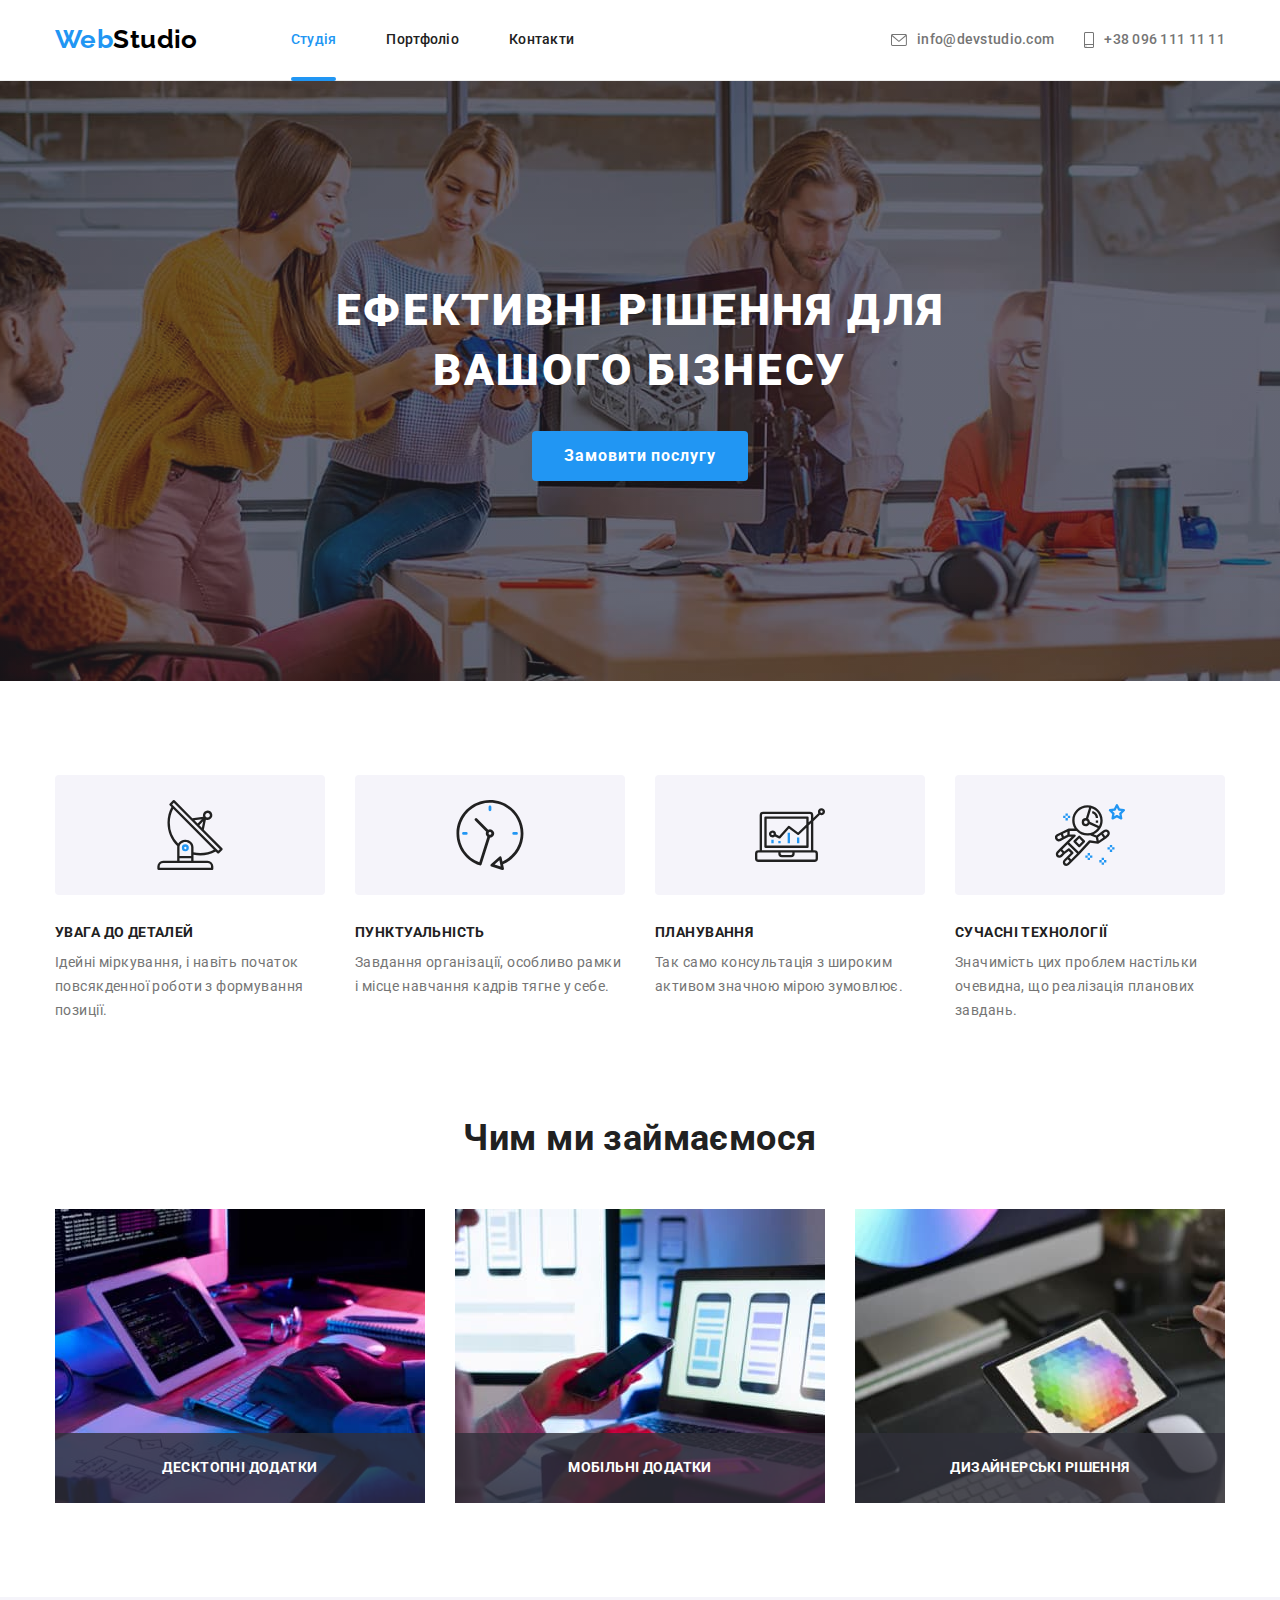
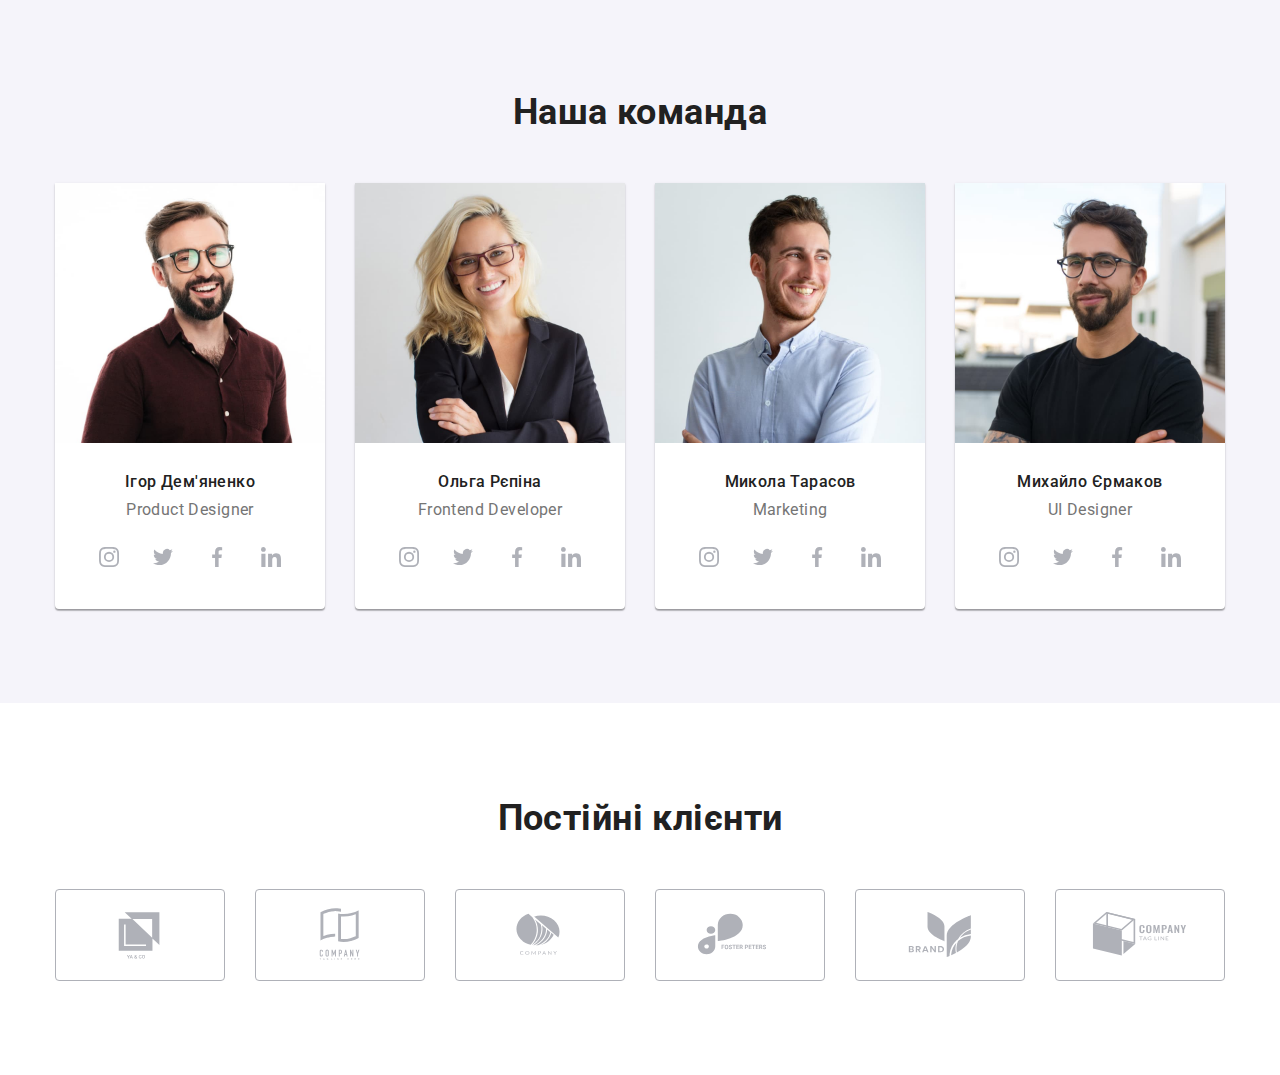
==== commit ec453b1b: "Add images" ====
--- a/index.html
+++ b/index.html
@@ -32,14 +32,14 @@
             <ul class="header-contacts list">
                 <li class="header-contacts__item">
                     <a href="mailto:info@devstudio.com" class="header-contacts__link">
-                        <svg class="header-contacts__icon" width="16" height="12">
+                        <svg class="header-contacts__icon envelope" width="14" height="10">
                             <use href='./images/symbol-defs.svg#envelope'></use>
                         </svg>
                     info@devstudio.com</a>
                 </li>
                 <li class="header-contacts__item">
                     <a href="tel:+380961111111" class="header-contacts__link">
-                        <svg class="header-contacts__icon" width="10" height="16">
+                        <svg class="header-contacts__icon smartphone" width="10" height="14">
                             <use href='./images/symbol-defs.svg#smartphone'></use>
                         </svg>
                     +38 096 111 11 11</a>
@@ -57,7 +57,7 @@
 
                 <div class="mob-menu-top">
                     <button type="button" class="menu-close" data-menu-close>
-                        <svg class="menu-close-icon" width="40" height="40">
+                        <svg class="menu-close-icon" >
                             <use href="./images/symbol-defs.svg#close-black"></use>
                         </svg>
                     </button>
@@ -108,10 +108,10 @@
     </header>
     <main>
         <!------------------------------ HERO ------------------------------------>
-        <!-- <section class="hero">
+        <section class="hero">
                 <h1 class="hero__title">Ефективні рішення для вашого бізнесу</h1>
                 <button type="button" class="button button--primary" data-modal-open>Замовити послугу</button>
-        </section> -->
+        </section>
         <!---------------------------- ПЕРЕВАГИ ------------------------------------>
         <section class="features section">
             <div class="container features__container">
@@ -166,7 +166,8 @@
                 <ul class="directions__list list">
                     <li class="directions__item">
                         <a href="" class="directions__link">
-                            <img src="./images/img1.jpg" alt="Програмист працює за офісним столом" width="370">
+                            <img srcset="./images/direct1.jpg 1x, ./images/direct1-2x.jpg 2x"
+                            src="./images/direct1.jpg" alt="Програмист працює за офісним столом" width="370">
                             <div class="directions__label">
                                 <h3 class="directions__subtitle">Десктопні додатки</h3>
                             </div>
@@ -175,7 +176,8 @@
 
                     <li class="directions__item">
                         <a href="" class="directions__link">
-                            <img src="./images/img2.jpg" alt="Програмист розробляє застосунок" width="370">
+                            <img srcset="./images/direct2.jpg 1x, ./images/direct2-2x.jpg 2x"
+                            src="./images/direct2.jpg" alt="Програмист розробляє застосунок" width="370">
                             <div class="directions__label">
                                 <h3 class="directions__subtitle">Мобільні додатки</h3>
                             </div>
@@ -184,7 +186,8 @@
 
                     <li class="directions__item">
                         <a href="" class="directions__link">
-                            <img src="./images/img3.jpg" alt="Дизайнер обирає палітру кольорів" width="370">
+                            <img srcset="./images/direct3.jpg 1x, ./images/direct3-2x.jpg 2x"
+                            src="./images/direct3.jpg" alt="Дизайнер обирає палітру кольорів" width="370">
                             <div class="directions__label">
                                 <h3 class="directions__subtitle">Дизайнерські рішення</h3>
                             </div>
@@ -199,7 +202,14 @@
                 <h2 class="section__title team__title">Наша команда</h2>
                 <ul class="team__list list">
                     <li class="team__item">
-                        <img src="./images/member1.jpg" alt="Ігор Дем'яненко" width="270">
+                        <picture>
+                            <source srcset="./images/member1.jpg 1x, ./images/member1-2x.jpg 2x" media="(min-width: 1200px)">
+                            <source srcset="./images/member1-tab.jpg 1x, ./images/member1-tab-2x.jpg 2x" media="(min-width: 768px)">
+                            <source srcset="./images/member1-mob.jpg 1x, ./images/member1-mob-2x.jpg 2x" media="(max-width: 767px)">
+                            <img src="./images/member1-mob.jpg" 
+                                alt="Ігор Дем'яненко" 
+                                width="450">
+                        </picture>
                         <div class="team__description">
                             <h3 class="team__subtitle">Ігор Дем'яненко</h3>
                             <p class="team__text">Product Designer</p>
@@ -237,7 +247,14 @@
                     </li>
 
                     <li class="team__item">
-                        <img src="./images/member2.jpg" alt="Ольга Рєпіна" width="270">
+                        <picture>
+                            <source srcset="./images/member2.jpg 1x, ./images/member2-2x.jpg 2x" media="(min-width: 1200px)">
+                            <source srcset="./images/member2-tab.jpg 1x, ./images/member2-tab-2x.jpg 2x" media="(min-width: 768px)">
+                            <source srcset="./images/member2-mob.jpg 1x, ./images/member2-mob-2x.jpg 2x" media="(max-width: 767px)">
+                            <img src="./images/member2-mob.jpg" 
+                                alt="Ольга Рєпіна" 
+                                width="450">
+                        </picture>
                         <div class="team__description">
                             <h3 class="team__subtitle">Ольга Рєпіна</h3>
                             <p class="team__text">Frontend Developer</p>
@@ -275,7 +292,14 @@
                     </li>
 
                     <li class="team__item">
-                        <img src="./images/member3.jpg" alt="Микола Тарасов" width="270">
+                        <picture>
+                            <source srcset="./images/member3.jpg 1x, ./images/member3-2x.jpg 2x" media="(min-width: 1200px)">
+                            <source srcset="./images/member3-tab.jpg 1x, ./images/member3-tab-2x.jpg 2x" media="(min-width: 768px)">
+                            <source srcset="./images/member3-mob.jpg 1x, ./images/member3-mob-2x.jpg 2x" media="(max-width: 767px)">
+                            <img src="./images/member3-mob.jpg" 
+                                alt="Микола Тарасов" 
+                                width="450">
+                        </picture>
                         <div class="team__description">
                             <h3 class="team__subtitle">Микола Тарасов</h3>
                             <p class="team__text">Marketing</p>
@@ -313,7 +337,14 @@
                     </li>
 
                     <li class="team__item">
-                        <img src="./images/member4.jpg" alt="Михайло Єрмаков" width="270">
+                        <picture>
+                            <source srcset="./images/member4.jpg 1x, ./images/member4-2x.jpg 2x" media="(min-width: 1200px)">
+                            <source srcset="./images/member4-tab.jpg 1x, ./images/member4-tab-2x.jpg 2x" media="(min-width: 768px)">
+                            <source srcset="./images/member4-mob.jpg 1x, ./images/member4-mob-2x.jpg 2x" media="(max-width: 767px)">
+                            <img src="./images/member4-mob.jpg" 
+                                alt="Михайло Єрмаков" 
+                                width="450">
+                        </picture>
                         <div class="team__description">
                             <h3 class="team__subtitle">Михайло Єрмаков</h3>
                             <p class="team__text">UI Designer</p>
--- a/css/main.min.css
+++ b/css/main.min.css
@@ -1 +1 @@
-:root{--primary-text-color: #757575;--secondary-text-color: #212121;--accent-color: #2196F3;--primary-background-color: #ffffff;--secondary-background-color: #F5F4FA;--accent-background-color: #2F303A;--primary-white-color: #ffffff;--card-set-gap: 30px;--icon-color: #afb1b8;--transition: 250ms cubic-bezier(0.4, 0, 0.2, 1)}h1,h2,h3,h4,h5,h6,p{margin:0}.list{padding:0;margin:0;list-style:none}button{cursor:pointer}address{font-style:normal}img{display:block;max-width:100%;height:auto;width:100%}body{background-color:var(--primary-background-color);color:var(--primary-text-color);font-family:Roboto,sans-serif;font-size:14px;letter-spacing:.03em}.no-scroll{overflow:hidden}.visually-hidden{position:absolute;width:1px;height:1px;margin:-1px;border:0;padding:0;white-space:nowrap;-webkit-clip-path:inset(100%);clip-path:inset(100%);clip:rect(0 0 0 0);overflow:hidden}.container{width:100%;padding-left:15px;padding-right:15px;margin-left:auto;margin-right:auto}@media screen and (min-width: 480px){.container{max-width:480px}}@media screen and (min-width: 768px){.container{max-width:768px}}@media screen and (min-width: 1200px){.container{max-width:1200px}}.button{border:1px solid rgba(0,0,0,0);border-radius:4px}.button--primary{min-width:216px;height:50px;color:var(--primary-white-color);background-color:var(--accent-color);font-weight:700;font-size:16px;line-height:1.86;letter-spacing:.06em;-webkit-transition:background-color var(--transition);transition:background-color var(--transition)}.button--primary:hover,.button--primary:focus{background-color:#188ce8}.button--secondary{padding:6px 22px;color:var(--secondary-text-color);background-color:var(--secondary-background-color);font-weight:500;font-size:16px;line-height:1.63;letter-spacing:.03em;-webkit-transition:background-color var(--transition),color var(--transition),-webkit-box-shadow var(--transition);transition:background-color var(--transition),color var(--transition),-webkit-box-shadow var(--transition);transition:background-color var(--transition),color var(--transition),box-shadow var(--transition);transition:background-color var(--transition),color var(--transition),box-shadow var(--transition),-webkit-box-shadow var(--transition)}.button--secondary:hover,.button--secondary:focus{color:var(--primary-white-color);background-color:var(--accent-color);-webkit-box-shadow:0px 3px 1px rgba(0,0,0,.1),0px 1px 2px rgba(0,0,0,.08),0px 2px 2px rgba(0,0,0,.12);box-shadow:0px 3px 1px rgba(0,0,0,.1),0px 1px 2px rgba(0,0,0,.08),0px 2px 2px rgba(0,0,0,.12)}@media screen and (min-width: 768px){.header{border-bottom-width:1px;border-bottom-style:solid;border-bottom-color:#ececec}}.header__container{display:-webkit-box;display:-ms-flexbox;display:flex;-webkit-box-align:center;-ms-flex-align:center;align-items:center}.logo{color:#000;font-family:Raleway,sans-serif;font-weight:700;font-size:26px;line-height:1.2;text-decoration:none}.header__logo{margin-right:93px}.logo__accent{color:var(--accent-color)}.menu{display:none;gap:50px}@media screen and (min-width: 768px){.menu{display:-webkit-box;display:-ms-flexbox;display:flex}}.menu__link{display:block;padding-top:32px;padding-bottom:32px;color:var(--secondary-text-color);font-weight:500;font-size:14px;line-height:1.14;letter-spacing:.02em;text-decoration:none;-webkit-transition:color var(--transition);transition:color var(--transition)}.menu__link:hover,.menu__link:focus{color:var(--accent-color)}.menu__link.current{position:relative;color:var(--accent-color)}.menu__link.current::after{content:"";display:inline-block;position:absolute;bottom:-1px;left:0;width:100%;height:4px;background-color:var(--accent-color);border-radius:2px}.header-contacts{display:none;margin-left:auto;gap:30px}@media screen and (min-width: 768px){.header-contacts{display:-webkit-box;display:-ms-flexbox;display:flex}}.header-contacts__link{display:-webkit-box;display:-ms-flexbox;display:flex;-webkit-box-align:center;-ms-flex-align:center;align-items:center;padding-top:32px;padding-bottom:32px;color:var(--primary-text-color);font-weight:500;font-size:14px;line-height:1.14;letter-spacing:.02em;text-decoration:none;-webkit-transition:color var(--transition);transition:color var(--transition)}.header-contacts__link:hover,.header-contacts__link:focus{color:var(--accent-color)}.header-contacts__icon{margin-right:10px;fill:var(--primary-text-color);-webkit-transition:fill var(--transition);transition:fill var(--transition)}.header-contacts__link:hover .header-contacts__icon,.header-contacts__link:focus .header-contacts__icon{fill:var(--accent-color)}.menu-open{display:-webkit-box;display:-ms-flexbox;display:flex;-webkit-box-align:center;-ms-flex-align:center;align-items:center;-webkit-box-pack:center;-ms-flex-pack:center;justify-content:center;margin-left:auto;padding:0;border:0;background-color:rgba(0,0,0,0)}@media screen and (min-width: 768px){.menu-open{display:none}}.menu-open-icon{-webkit-transition:fill var(--transition);transition:fill var(--transition)}.mob-menu__open:hover .menu-open-icon,.mob-menu__open:focus .menu-open-icon{fill:var(--accent-color)}.mob-menu{position:fixed;top:0;z-index:1;width:100vw;height:100vh;background-color:#fff;padding-top:48px;padding-bottom:48px;-webkit-transition:opacity var(--transition),visibility var(--transition);transition:opacity var(--transition),visibility var(--transition)}@media screen and (min-width: 768px){.mob-menu{display:none}}.mob-menu.is-hidden{opacity:0;visibility:hidden;pointer-events:none}.mob-menu__container{display:-webkit-box;display:-ms-flexbox;display:flex;-webkit-box-orient:vertical;-webkit-box-direction:normal;-ms-flex-direction:column;flex-direction:column;-webkit-box-pack:justify;-ms-flex-pack:justify;justify-content:space-between;width:100%;height:100%;padding-left:40px;padding-right:40px;margin-left:auto;margin-right:auto;overflow:auto}.menu-close{position:absolute;top:21px;right:25px;display:-webkit-box;display:-ms-flexbox;display:flex;-webkit-box-align:center;-ms-flex-align:center;align-items:center;-webkit-box-pack:center;-ms-flex-pack:center;justify-content:center;padding:0;border:0;background-color:rgba(0,0,0,0);margin-bottom:8px}.menu-close-icon{-webkit-transition:fill var(--transition);transition:fill var(--transition)}.mob-menu__close:hover .menu-close-icon,.mob-menu__close:focus .menu-close-icon{fill:var(--accent-color)}.mob-menu__list{margin-bottom:306px}.mob-menu__item:not(:last-child){margin-bottom:32px}.mob-menu__link{font-weight:500;font-size:40px;line-height:1.18;letter-spacing:.02em;color:#212121;text-decoration:none;-webkit-transition:color var(--transition);transition:color var(--transition)}.mob-menu__link:hover,.mob-menu__link:focus{color:var(--accent-color)}.mob-menu-contacts__item{margin-top:32px}.mob-menu-contacts__tel{font-weight:500;font-size:34px;line-height:1.18;letter-spacing:.02em;color:var(--accent-color);text-decoration:none}.mob-menu-contacts__mail{font-weight:500;font-size:24px;line-height:1.17;letter-spacing:.02em;color:var(--primary-text-color);text-decoration:none}.mob-soc{display:-webkit-box;display:-ms-flexbox;display:flex;gap:10px;margin-top:64px}.mob-soc__item:not(:last-child){padding-right:10px;border-right-width:1px;border-right-style:solid;border-right-color:rgba(33,33,33,.2)}.mob-soc__link{font-weight:500;font-size:18px;line-height:1.22;letter-spacing:.02em;color:var(--accent-color);text-decoration:none}.hero{height:600px;max-width:1600px;padding:200px 0;margin-left:auto;margin-right:auto;text-align:center;background-color:#c4c4c4;background-image:-webkit-gradient(linear, left top, left bottom, from(rgba(47, 48, 58, 0.4)), to(rgba(47, 48, 58, 0.4))),url(../images/Hero.jpg);background-image:linear-gradient(rgba(47, 48, 58, 0.4), rgba(47, 48, 58, 0.4)),url(../images/Hero.jpg)}.hero__title{max-width:696px;margin-right:auto;margin-left:auto;margin-bottom:30px;color:var(--primary-white-color);font-weight:900;font-size:44px;line-height:1.36;letter-spacing:.06em;text-transform:uppercase}.section{padding-top:60px;padding-bottom:60px}@media screen and (min-width: 1200px){.section{padding-top:94px;padding-bottom:94px}}.section__title{margin-bottom:30px;color:var(--secondary-text-color);font-weight:700;font-size:28px;line-height:1.17;text-align:center}@media screen and (min-width: 1200px){.section__title{font-size:36px;margin-bottom:50px}}@media screen and (min-width: 1200px){.features{padding-bottom:0}}.features__list{display:-webkit-box;display:-ms-flexbox;display:flex;-ms-flex-wrap:wrap;flex-wrap:wrap;gap:var(--card-set-gap)}.feature__item{width:100%}@media screen and (min-width: 768px){.feature__item{width:calc((100% - var(--card-set-gap))/2)}}@media screen and (min-width: 1200px){.feature__item{-ms-flex-preferred-size:calc((100% - 3*var(--card-set-gap))/4);flex-basis:calc((100% - 3*var(--card-set-gap))/4)}}.feature__wrap{display:-webkit-box;display:-ms-flexbox;display:flex;-webkit-box-align:center;-ms-flex-align:center;align-items:center;-webkit-box-pack:center;-ms-flex-pack:center;justify-content:center;width:100%;height:120px;border-radius:4px;margin-bottom:30px;background:var(--secondary-background-color)}.feature__icon{width:70px;height:70px}.features__title{margin-bottom:10px;color:var(--secondary-text-color);font-weight:700;font-size:14px;line-height:1.14;text-transform:uppercase;text-align:center}@media screen and (min-width: 768px){.features__title{text-align:left}}.features__text{line-height:1.71}@media screen and (max-width: 1200px){.directions{display:none}}.directions__list{display:-webkit-box;display:-ms-flexbox;display:flex;gap:var(--card-set-gap)}.directions__link{position:relative;text-decoration:none}.directions__label{position:absolute;bottom:0;display:-webkit-box;display:-ms-flexbox;display:flex;-webkit-box-align:center;-ms-flex-align:center;align-items:center;-webkit-box-pack:center;-ms-flex-pack:center;justify-content:center;width:100%;height:70px;background-color:rgba(47,48,58,.8)}.directions__subtitle{font-weight:700;font-size:14px;line-height:1.14;letter-spacing:.03em;text-align:center;text-transform:uppercase;color:#fff}.team{background-color:var(--secondary-background-color)}.team__list{display:-webkit-box;display:-ms-flexbox;display:flex;-ms-flex-wrap:wrap;flex-wrap:wrap;gap:var(--card-set-gap);font-size:16px;line-height:1.12}.team__item{width:100%;background-color:var(--primary-background-color);-webkit-box-shadow:0px 1px 3px rgba(0,0,0,.12),0px 1px 1px rgba(0,0,0,.14),0px 2px 1px rgba(0,0,0,.2);box-shadow:0px 1px 3px rgba(0,0,0,.12),0px 1px 1px rgba(0,0,0,.14),0px 2px 1px rgba(0,0,0,.2);border-radius:0px 0px 4px 4px}@media screen and (min-width: 768px){.team__item{width:calc((100% - var(--card-set-gap))/2)}}@media screen and (min-width: 1200px){.team__item{-ms-flex-preferred-size:calc((100% - 3*var(--card-set-gap))/4);flex-basis:calc((100% - 3*var(--card-set-gap))/4)}}.team__description{padding:30px 0;text-align:center}.team__subtitle{margin-bottom:10px;color:var(--secondary-text-color);font-weight:500;font-size:16px}.team__text{margin-bottom:16px}.soc-list{display:-webkit-box;display:-ms-flexbox;display:flex;-webkit-box-pack:center;-ms-flex-pack:center;justify-content:center;gap:10px}.soc-list__item{width:44px;height:44px}.soc-list__link{display:-webkit-box;display:-ms-flexbox;display:flex;-webkit-box-align:center;-ms-flex-align:center;align-items:center;-webkit-box-pack:center;-ms-flex-pack:center;justify-content:center;width:100%;height:100%;border-radius:50%;background-color:var(--primary-background-color);-webkit-transition:background-color var(--transition);transition:background-color var(--transition)}.soc-list__link:hover,.soc-list__link:focus{background-color:var(--accent-color)}.soc-list__icon{fill:var(--icon-color);width:20px;height:20px;-webkit-transition:fill var(--transition);transition:fill var(--transition)}.soc-list__link:hover .soc-list__icon,.soc-list__link:focus .soc-list__icon{fill:var(--primary-white-color)}.clients__list{display:-webkit-box;display:-ms-flexbox;display:flex;-ms-flex-wrap:wrap;flex-wrap:wrap;gap:var(--card-set-gap)}.clients__item{width:calc((100% - var(--card-set-gap))/2)}@media screen and (min-width: 768px){.clients__item{width:calc((100% - 2*var(--card-set-gap))/3)}}@media screen and (min-width: 1200px){.clients__item{-ms-flex-preferred-size:calc((100% - 5*var(--card-set-gap))/6);flex-basis:calc((100% - 5*var(--card-set-gap))/6)}}.clients__link{display:-webkit-box;display:-ms-flexbox;display:flex;-webkit-box-align:center;-ms-flex-align:center;align-items:center;-webkit-box-pack:center;-ms-flex-pack:center;justify-content:center;width:100%;height:92px;border:1px solid #afb1b8;border-radius:4px;-webkit-transition:border-color var(--transition);transition:border-color var(--transition)}.clients__link:hover,.clients__link:focus{border-color:var(--accent-color)}.clients__icon{width:106px;height:60px;fill:var(--icon-color);-webkit-transition:fill var(--transition);transition:fill var(--transition)}.clients__link:hover .clients__icon,.clients__link:focus .clients__icon{fill:var(--accent-color)}.filter{display:-webkit-box;display:-ms-flexbox;display:flex;-webkit-box-pack:start;-ms-flex-pack:start;justify-content:flex-start;-ms-flex-wrap:wrap;flex-wrap:wrap;-webkit-column-gap:8px;-moz-column-gap:8px;column-gap:8px;row-gap:15px;margin-bottom:40px}@media screen and (min-width: 768px){.filter{-webkit-box-pack:center;-ms-flex-pack:center;justify-content:center;margin-bottom:30px}}@media screen and (min-width: 1200px){.filter{margin-bottom:50px}}.card-set{display:-webkit-box;display:-ms-flexbox;display:flex;-ms-flex-wrap:wrap;flex-wrap:wrap;gap:var(--card-set-gap)}.card-set__item{width:100%;background-color:var(--primary-background-color)}@media screen and (min-width: 768px){.card-set__item{width:calc((100% - var(--card-set-gap))/2)}}@media screen and (min-width: 1200px){.card-set__item{-ms-flex-preferred-size:calc((100% - 2*var(--card-set-gap))/3);flex-basis:calc((100% - 2*var(--card-set-gap))/3)}}.card-set__link{display:-webkit-box;display:-ms-flexbox;display:flex;-webkit-box-orient:vertical;-webkit-box-direction:normal;-ms-flex-direction:column;flex-direction:column;height:100%;text-decoration:none;-webkit-transition:-webkit-box-shadow var(--transition);transition:-webkit-box-shadow var(--transition);transition:box-shadow var(--transition);transition:box-shadow var(--transition), -webkit-box-shadow var(--transition)}.card-set__link:hover,.card-set__link:focus{-webkit-box-shadow:0px 1px 1px rgba(0,0,0,.12),0px 4px 4px rgba(0,0,0,.06),1px 4px 6px rgba(0,0,0,.16);box-shadow:0px 1px 1px rgba(0,0,0,.12),0px 4px 4px rgba(0,0,0,.06),1px 4px 6px rgba(0,0,0,.16)}.card-set__top-wrap{position:relative;overflow:hidden}.card-set__top-text{position:absolute;top:0;height:100%;padding:63px 24px;font-size:18px;line-height:1.56;letter-spacing:.03em;color:#fff;background-color:rgba(33,150,243,.9);-webkit-transform:translateY(100%);transform:translateY(100%);-webkit-transition:-webkit-transform var(--transition);transition:-webkit-transform var(--transition);transition:transform var(--transition);transition:transform var(--transition), -webkit-transform var(--transition)}.card-set__item:hover .card-set__top-text{-webkit-transform:translateY(0);transform:translateY(0)}.card-set__discription{-webkit-box-flex:1;-ms-flex-positive:1;flex-grow:1;padding:20px 24px;border-bottom:1px solid #eee;border-right:1px solid #eee;border-left:1px solid #eee}.card-set__title{margin-bottom:4px;color:var(--secondary-text-color);font-weight:700;font-size:18px;line-height:2;letter-spacing:.06em}.card-set__text{color:var(--primary-text-color);font-size:16px;line-height:1.88}.footer{padding-top:60px;padding-bottom:60px;background-color:var(--accent-background-color);color:var(--primary-white-color)}.footer__wrap{display:-webkit-box;display:-ms-flexbox;display:flex;-webkit-box-align:baseline;-ms-flex-align:baseline;align-items:baseline}.footer__logo{display:block;margin-bottom:20px;color:var(--primary-white-color)}.footer-contacts__list{line-height:1.71}.footer-contacts__link{display:block;margin-top:9px;color:rgba(255,255,255,.6);text-decoration:none;-webkit-transition:color var(--transition);transition:color var(--transition)}.footer-contacts__link:hover,.footer-contacts__link:focus{color:var(--accent-color)}.footer-socials{margin-left:70px}.footer-socials__title{margin-bottom:20px;font-weight:700;font-size:14px;line-height:1.14;letter-spacing:.03em;text-transform:uppercase;color:var(--primary-white-color)}.footer-socials__list{display:-webkit-box;display:-ms-flexbox;display:flex;-webkit-box-pack:center;-ms-flex-pack:center;justify-content:center;gap:10px}.footer-socials__item{width:44px;height:44px}.footer-socials__link{display:-webkit-box;display:-ms-flexbox;display:flex;-webkit-box-align:center;-ms-flex-align:center;align-items:center;-webkit-box-pack:center;-ms-flex-pack:center;justify-content:center;width:100%;height:100%;border-radius:50%;background-color:rgba(255,255,255,.1);-webkit-transition:background-color var(--transition);transition:background-color var(--transition)}.footer-socials__link:hover,.footer-socials__link:focus{background-color:var(--accent-color)}.footer-socials__icon{fill:var(--primary-white-color);width:20px;height:20px}.footer-send{margin-left:93px}.footer-send__title{margin-bottom:20px;font-weight:700;font-size:14px;line-height:1.14;letter-spacing:.03em;text-transform:uppercase;color:var(--primary-background-color)}.footer-send__form{display:-webkit-box;display:-ms-flexbox;display:flex;gap:12px}.footer-send__input{width:358px;height:50px;padding-left:16px;border:1px solid rgba(255,255,255,.3);border-radius:4px;background-color:rgba(0,0,0,0);outline:rgba(0,0,0,0);color:rgba(255,255,255,.6);-webkit-transition:border-color var(--transition);transition:border-color var(--transition)}.footer-send__input::-webkit-input-placeholder{font-size:16px;line-height:1.25;letter-spacing:.03em;color:rgba(255,255,255,.6)}.footer-send__input::-moz-placeholder{font-size:16px;line-height:1.25;letter-spacing:.03em;color:rgba(255,255,255,.6)}.footer-send__input:-ms-input-placeholder{font-size:16px;line-height:1.25;letter-spacing:.03em;color:rgba(255,255,255,.6)}.footer-send__input::-ms-input-placeholder{font-size:16px;line-height:1.25;letter-spacing:.03em;color:rgba(255,255,255,.6)}.footer-send__input::placeholder{font-size:16px;line-height:1.25;letter-spacing:.03em;color:rgba(255,255,255,.6)}.footer-send__input:focus,.footer-send__input:hover{border-color:var(--accent-color)}.footer-send__btn{display:-webkit-box;display:-ms-flexbox;display:flex;-webkit-box-align:center;-ms-flex-align:center;align-items:center;-webkit-box-pack:center;-ms-flex-pack:center;justify-content:center;min-width:200px;height:50px;-webkit-box-shadow:0px 4px 4px rgba(0,0,0,.15);box-shadow:0px 4px 4px rgba(0,0,0,.15);color:var(--primary-white-color);background-color:var(--accent-color);font-weight:700;font-size:16px;line-height:1.86;letter-spacing:.06em;-webkit-transition:background-color var(--transition);transition:background-color var(--transition)}.footer-send__btn:hover,.footer-send__btn:focus{background-color:#188ce8}.footer-send__icon{fill:var(--primary-white-color);margin-left:10px}.backdrop{position:fixed;top:0;width:100vw;height:100vh;background-color:rgba(0,0,0,.2);-webkit-transition:opacity var(--transition),visibility var(--transition);transition:opacity var(--transition),visibility var(--transition)}.backdrop.is-hidden{opacity:0;visibility:hidden;pointer-events:none}.modal{position:absolute;top:50%;left:50%;-webkit-transform:translate(-50%, -50%) scaleY(1);transform:translate(-50%, -50%) scaleY(1);width:528px;min-height:581px;border-radius:4px;background-color:var(--primary-background-color);padding:40px;-webkit-transition:-webkit-transform var(--transition);transition:-webkit-transform var(--transition);transition:transform var(--transition);transition:transform var(--transition), -webkit-transform var(--transition)}.backdrop.is-hidden .modal{-webkit-transform:translate(-50%, -50%) scaleY(0);transform:translate(-50%, -50%) scaleY(0)}.modal__close-btn{position:absolute;right:10px;top:10px;display:-webkit-box;display:-ms-flexbox;display:flex;-webkit-box-align:center;-ms-flex-align:center;align-items:center;-webkit-box-pack:center;-ms-flex-pack:center;justify-content:center;width:30px;height:30px;background:rgba(0,0,0,0);border:1px solid rgba(0,0,0,.1);border-radius:50%}.modal__close-icon{-webkit-transition:fill var(--transition);transition:fill var(--transition)}.modal__close-btn:hover .modal__close-icon,.modal__close-btn:focus .modal__close-icon{fill:var(--accent-color)}.modal__title{text-align:center;margin-bottom:12px;font-weight:700;font-size:20px;line-height:1.15;letter-spacing:.03em;text-align:center;color:var(--secondary-text-color)}.modal__field{margin-bottom:10px}.modal__label{display:block;margin-bottom:4px;font-size:12px;line-height:1.17;letter-spacing:.01em;color:var(--primary-text-color)}.modal__wrap{position:relative}.modal__input{width:100%;max-width:448px;height:40px;border-radius:4px;border:1px solid rgba(33,33,33,.2);background-color:rgba(0,0,0,0);padding-left:42px;outline:rgba(0,0,0,0);-webkit-transition:border-color var(--transition);transition:border-color var(--transition)}.modal__input:focus,.modal__input:hover{border-color:var(--accent-color)}.modal__icon{position:absolute;left:15px;top:50%;-webkit-transform:translateY(-50%);transform:translateY(-50%);-webkit-transition:fill var(--transition);transition:fill var(--transition)}.modal__input:focus+.modal__icon,.modal__input:hover+.modal__icon{fill:var(--accent-color)}.modal__text-field{margin-bottom:20px}.modal__comment{width:100%;max-width:448px;height:120px;border:1px solid rgba(33,33,33,.2);border-radius:4px;resize:none;padding:12px 16px;background-color:rgba(0,0,0,0);outline:rgba(0,0,0,0);-webkit-transition:border-color var(--transition);transition:border-color var(--transition)}.modal__comment:focus,.modal__comment:hover{border-color:var(--accent-color)}.modal__comment::-webkit-input-placeholder{font-size:12px;line-height:1.17;letter-spacing:.01em;color:rgba(117,117,117,.5)}.modal__comment::-moz-placeholder{font-size:12px;line-height:1.17;letter-spacing:.01em;color:rgba(117,117,117,.5)}.modal__comment:-ms-input-placeholder{font-size:12px;line-height:1.17;letter-spacing:.01em;color:rgba(117,117,117,.5)}.modal__comment::-ms-input-placeholder{font-size:12px;line-height:1.17;letter-spacing:.01em;color:rgba(117,117,117,.5)}.modal__comment::placeholder{font-size:12px;line-height:1.17;letter-spacing:.01em;color:rgba(117,117,117,.5)}.check{margin-bottom:30px;display:-webkit-box;display:-ms-flexbox;display:flex;-webkit-box-pack:center;-ms-flex-pack:center;justify-content:center}.check__label{display:-webkit-box;display:-ms-flexbox;display:flex;-webkit-box-align:center;-ms-flex-align:center;align-items:center;font-size:14px;line-height:1.71;letter-spacing:.03em;color:var(--primary-text-color)}.check__label span{display:-webkit-box;display:-ms-flexbox;display:flex;-webkit-box-align:center;-ms-flex-align:center;align-items:center;-webkit-box-pack:center;-ms-flex-pack:center;justify-content:center;width:16px;height:15px;border:1px solid #212121;border-radius:2px;margin-right:8px;fill:rgba(0,0,0,0)}.check__input:checked+.check__label span{background-color:var(--accent-color);border:none;fill:#fff}.check__policy{position:relative;display:block;margin-left:3px;padding:2px;color:var(--accent-color);text-decoration:none}.check__policy::after{content:"";display:inline-block;position:absolute;bottom:5px;left:0;width:100%;height:1px;background-color:var(--accent-color);border-radius:1px}.modal__btn{position:absolute;left:50%;-webkit-transform:translateX(-50%);transform:translateX(-50%);min-width:200px;height:50px;-webkit-box-shadow:0px 4px 4px rgba(0,0,0,.15);box-shadow:0px 4px 4px rgba(0,0,0,.15);color:var(--primary-white-color);background-color:var(--accent-color);font-weight:700;font-size:16px;line-height:1.86;letter-spacing:.06em;-webkit-transition:background-color var(--transition);transition:background-color var(--transition)}.modal__btn:hover,.modal__btn:focus{background-color:#188ce8}/*# sourceMappingURL=main.min.css.map */+:root{--primary-text-color: #757575;--secondary-text-color: #212121;--accent-color: #2196F3;--primary-background-color: #ffffff;--secondary-background-color: #F5F4FA;--accent-background-color: #2F303A;--primary-white-color: #ffffff;--card-set-gap: 30px;--icon-color: #afb1b8;--transition: 250ms cubic-bezier(0.4, 0, 0.2, 1);--grad: linear-gradient(rgba(47, 48, 58, 0.4), rgba(47, 48, 58, 0.4))}h1,h2,h3,h4,h5,h6,p{margin:0}.list{padding:0;margin:0;list-style:none}button{cursor:pointer}address{font-style:normal}img{display:block;max-width:100%;height:auto;width:100%}body{background-color:var(--primary-background-color);color:var(--primary-text-color);font-family:Roboto,sans-serif;font-size:14px;letter-spacing:.03em}.no-scroll{overflow:hidden}.visually-hidden{position:absolute;width:1px;height:1px;margin:-1px;border:0;padding:0;white-space:nowrap;-webkit-clip-path:inset(100%);clip-path:inset(100%);clip:rect(0 0 0 0);overflow:hidden}.container{width:100%;padding-left:15px;padding-right:15px;margin-left:auto;margin-right:auto}@media screen and (min-width: 480px){.container{max-width:480px}}@media screen and (min-width: 768px){.container{max-width:768px}}@media screen and (min-width: 1200px){.container{max-width:1200px}}.button{border:1px solid rgba(0,0,0,0);border-radius:4px}.button--primary{min-width:200px;height:50px;border:0;padding:0;color:var(--primary-white-color);background-color:var(--accent-color);font-weight:700;font-size:16px;line-height:1.86;letter-spacing:.06em;-webkit-transition:background-color var(--transition);transition:background-color var(--transition)}@media screen and (min-width: 768px){.button--primary{min-width:216px}}.button--primary:hover,.button--primary:focus{background-color:#188ce8}.button--secondary{padding:6px 22px;color:var(--secondary-text-color);background-color:var(--secondary-background-color);font-weight:500;font-size:16px;line-height:1.63;letter-spacing:.03em;-webkit-transition:background-color var(--transition),color var(--transition),-webkit-box-shadow var(--transition);transition:background-color var(--transition),color var(--transition),-webkit-box-shadow var(--transition);transition:background-color var(--transition),color var(--transition),box-shadow var(--transition);transition:background-color var(--transition),color var(--transition),box-shadow var(--transition),-webkit-box-shadow var(--transition)}.button--secondary:hover,.button--secondary:focus{color:var(--primary-white-color);background-color:var(--accent-color);-webkit-box-shadow:0px 3px 1px rgba(0,0,0,.1),0px 1px 2px rgba(0,0,0,.08),0px 2px 2px rgba(0,0,0,.12);box-shadow:0px 3px 1px rgba(0,0,0,.1),0px 1px 2px rgba(0,0,0,.08),0px 2px 2px rgba(0,0,0,.12)}@media screen and (min-width: 768px){.header{border-bottom-width:1px;border-bottom-style:solid;border-bottom-color:#ececec}}.header--portfolio{border-bottom-width:1px;border-bottom-style:solid;border-bottom-color:#ececec}.header__container{display:-webkit-box;display:-ms-flexbox;display:flex;-webkit-box-align:center;-ms-flex-align:center;align-items:center}.logo{color:#000;font-family:Raleway,sans-serif;font-weight:700;font-size:26px;line-height:1.2;text-decoration:none}.header__logo{margin-right:88px}@media screen and (min-width: 1200px){.header__logo{margin-right:93px}}.logo__accent{color:var(--accent-color)}.menu{display:none;gap:50px}@media screen and (min-width: 768px){.menu{display:-webkit-box;display:-ms-flexbox;display:flex}}.menu__link{display:block;padding-top:32px;padding-bottom:32px;color:var(--secondary-text-color);font-weight:500;font-size:14px;line-height:1.14;letter-spacing:.02em;text-decoration:none;-webkit-transition:color var(--transition);transition:color var(--transition)}.menu__link:hover,.menu__link:focus{color:var(--accent-color)}.menu__link.current{position:relative;color:var(--accent-color)}.menu__link.current::after{content:"";display:inline-block;position:absolute;bottom:-1px;left:0;width:100%;height:4px;background-color:var(--accent-color);border-radius:2px}.header-contacts{display:none;margin-left:auto;gap:10px}@media screen and (min-width: 768px){.header-contacts{display:-webkit-box;display:-ms-flexbox;display:flex;-webkit-box-orient:vertical;-webkit-box-direction:normal;-ms-flex-direction:column;flex-direction:column;-webkit-box-pack:justify;-ms-flex-pack:justify;justify-content:space-between}}@media screen and (min-width: 1200px){.header-contacts{-webkit-box-orient:horizontal;-webkit-box-direction:normal;-ms-flex-direction:row;flex-direction:row;gap:30px}}.header-contacts__link{display:-webkit-box;display:-ms-flexbox;display:flex;-webkit-box-align:center;-ms-flex-align:center;align-items:center;color:var(--primary-text-color);font-weight:500;font-size:12px;line-height:1.16;letter-spacing:.02em;text-decoration:none;-webkit-transition:color var(--transition);transition:color var(--transition)}@media screen and (min-width: 1200px){.header-contacts__link{font-weight:500;font-size:14px;line-height:1.14;letter-spacing:.02em;padding-top:32px;padding-bottom:32px}}.header-contacts__link:hover,.header-contacts__link:focus{color:var(--accent-color)}.header-contacts__icon{margin-right:8px;fill:var(--primary-text-color);-webkit-transition:fill var(--transition);transition:fill var(--transition)}@media screen and (min-width: 1200px){.header-contacts__icon{margin-right:10px}}.header-contacts__link:hover .header-contacts__icon,.header-contacts__link:focus .header-contacts__icon{fill:var(--accent-color)}@media screen and (min-width: 1200px){.header-contacts__icon.envelope{width:16px;height:12px}.header-contacts__icon.smartphone{width:10px;height:16px}}.menu-open{width:40px;height:40px;display:-webkit-box;display:-ms-flexbox;display:flex;-webkit-box-align:center;-ms-flex-align:center;align-items:center;-webkit-box-pack:center;-ms-flex-pack:center;justify-content:center;margin-left:auto;margin-top:10px;margin-bottom:10px;padding:0;border:0;background-color:rgba(0,0,0,0)}@media screen and (min-width: 768px){.menu-open{display:none}}.menu-open-icon{-webkit-transition:fill var(--transition);transition:fill var(--transition)}.menu-open:hover .menu-open-icon,.menu-open:focus .menu-open-icon{fill:var(--accent-color)}.mob-menu{position:fixed;top:0;z-index:1;width:100vw;height:100vh;background-color:#fff;padding-top:48px;padding-bottom:48px;-webkit-transition:opacity var(--transition),visibility var(--transition);transition:opacity var(--transition),visibility var(--transition)}@media screen and (min-width: 768px){.mob-menu{display:none}}.mob-menu.is-hidden{opacity:0;visibility:hidden;pointer-events:none}.mob-menu__container{display:-webkit-box;display:-ms-flexbox;display:flex;-webkit-box-orient:vertical;-webkit-box-direction:normal;-ms-flex-direction:column;flex-direction:column;-webkit-box-pack:justify;-ms-flex-pack:justify;justify-content:space-between;width:100%;height:100%;padding-left:40px;padding-right:40px;margin-left:auto;margin-right:auto;overflow:auto}.menu-close{position:absolute;top:21px;right:25px;width:40px;height:40px;display:-webkit-box;display:-ms-flexbox;display:flex;-webkit-box-align:center;-ms-flex-align:center;align-items:center;-webkit-box-pack:center;-ms-flex-pack:center;justify-content:center;padding:0;border:0;background-color:rgba(0,0,0,0)}.menu-close-icon{-webkit-transition:fill var(--transition);transition:fill var(--transition)}.menu-close:hover .menu-close-icon,.menu-close:focus .menu-close-icon{fill:var(--accent-color)}.mob-menu__list{margin-bottom:306px}.mob-menu__item:not(:last-child){margin-bottom:32px}.mob-menu__link{font-weight:500;font-size:40px;line-height:1.18;letter-spacing:.02em;color:#212121;text-decoration:none;-webkit-transition:color var(--transition);transition:color var(--transition)}.mob-menu__link:hover,.mob-menu__link:focus{color:var(--accent-color)}.mob-menu-contacts__item{margin-top:32px}.mob-menu-contacts__tel{font-weight:500;font-size:34px;line-height:1.18;letter-spacing:.02em;color:var(--accent-color);text-decoration:none}.mob-menu-contacts__mail{font-weight:500;font-size:24px;line-height:1.17;letter-spacing:.02em;color:var(--primary-text-color);text-decoration:none}.mob-soc{display:-webkit-box;display:-ms-flexbox;display:flex;gap:10px;margin-top:64px}.mob-soc__item:not(:last-child){padding-right:10px;border-right-width:1px;border-right-style:solid;border-right-color:rgba(33,33,33,.2)}.mob-soc__link{font-weight:500;font-size:18px;line-height:1.22;letter-spacing:.02em;color:var(--accent-color);text-decoration:none}.hero{max-width:100%;height:400px;padding:118px 0;margin-left:auto;margin-right:auto;text-align:center;background-color:#c4c4c4;background-image:var(--grad),url(../../images/hero-bg-mob.jpg);background-repeat:no-repeat;background-position:center;background-size:cover}@media screen and (min-width: 1200px){.hero{max-width:1600px;height:600px;padding:200px 0}}@media(min-device-pixel-ratio: 2),(-webkit-min-device-pixel-ratio: 2),(min-resolution: 192dpi),(min-resolution: 2dppx){.hero{background-image:var(--grad),url(../../images/hero-bg-mob-2x.jpg)}}@media screen and (min-width: 480px){.hero{background-image:var(--grad),url(../../images/hero-bg-tab.jpg)}}@media screen and (min-width: 480px)and (min-device-pixel-ratio: 2),screen and (min-width: 480px)and (-webkit-min-device-pixel-ratio: 2),screen and (min-width: 480px)and (min-resolution: 192dpi),screen and (min-width: 480px)and (min-resolution: 2dppx){.hero{background-image:var(--grad),url(../../images/hero-bg-tab-2x.jpg)}}@media screen and (min-width: 768px){.hero{background-image:var(--grad),url(../images/Hero.jpg)}}@media screen and (min-width: 768px)and (min-device-pixel-ratio: 2),screen and (min-width: 768px)and (-webkit-min-device-pixel-ratio: 2),screen and (min-width: 768px)and (min-resolution: 192dpi),screen and (min-width: 768px)and (min-resolution: 2dppx){.hero{background-image:var(--grad),url(../../images/Hero-2x.jpg)}}.hero__title{max-width:360px;margin-right:auto;margin-left:auto;margin-bottom:30px;color:var(--primary-white-color);font-weight:900;font-size:26px;line-height:1.6;letter-spacing:.06em;text-transform:uppercase}@media screen and (min-width: 1200px){.hero__title{max-width:696px}}@media screen and (min-width: 1200px){.hero__title{font-weight:900;font-size:44px;line-height:1.36;letter-spacing:.06em}}.section{padding-top:60px;padding-bottom:60px}@media screen and (min-width: 1200px){.section{padding-top:94px;padding-bottom:94px}}.section__title{margin-bottom:30px;color:var(--secondary-text-color);font-weight:700;font-size:28px;line-height:1.17;text-align:center}@media screen and (min-width: 1200px){.section__title{font-size:36px;margin-bottom:50px}}@media screen and (min-width: 1200px){.features{padding-bottom:0}}.features__list{display:-webkit-box;display:-ms-flexbox;display:flex;-ms-flex-wrap:wrap;flex-wrap:wrap;gap:var(--card-set-gap)}.feature__item{width:100%}@media screen and (min-width: 768px){.feature__item{width:calc((100% - var(--card-set-gap))/2)}}@media screen and (min-width: 1200px){.feature__item{-ms-flex-preferred-size:calc((100% - 3*var(--card-set-gap))/4);flex-basis:calc((100% - 3*var(--card-set-gap))/4)}}.feature__wrap{display:-webkit-box;display:-ms-flexbox;display:flex;-webkit-box-align:center;-ms-flex-align:center;align-items:center;-webkit-box-pack:center;-ms-flex-pack:center;justify-content:center;width:100%;height:120px;border-radius:4px;margin-bottom:30px;background:var(--secondary-background-color)}.feature__icon{width:70px;height:70px}.features__title{margin-bottom:10px;color:var(--secondary-text-color);font-weight:700;font-size:14px;line-height:1.14;text-transform:uppercase;text-align:center}@media screen and (min-width: 768px){.features__title{text-align:left}}.features__text{line-height:1.71}@media screen and (max-width: 1200px){.directions{display:none}}.directions__list{display:-webkit-box;display:-ms-flexbox;display:flex;gap:var(--card-set-gap)}.directions__link{position:relative;text-decoration:none}.directions__label{position:absolute;bottom:0;display:-webkit-box;display:-ms-flexbox;display:flex;-webkit-box-align:center;-ms-flex-align:center;align-items:center;-webkit-box-pack:center;-ms-flex-pack:center;justify-content:center;width:100%;height:70px;background-color:rgba(47,48,58,.8)}.directions__subtitle{font-weight:700;font-size:14px;line-height:1.14;letter-spacing:.03em;text-align:center;text-transform:uppercase;color:#fff}.team{background-color:var(--secondary-background-color)}.team__list{display:-webkit-box;display:-ms-flexbox;display:flex;-ms-flex-wrap:wrap;flex-wrap:wrap;gap:var(--card-set-gap);font-size:16px;line-height:1.12}.team__item{width:100%;background-color:var(--primary-background-color);-webkit-box-shadow:0px 1px 3px rgba(0,0,0,.12),0px 1px 1px rgba(0,0,0,.14),0px 2px 1px rgba(0,0,0,.2);box-shadow:0px 1px 3px rgba(0,0,0,.12),0px 1px 1px rgba(0,0,0,.14),0px 2px 1px rgba(0,0,0,.2);border-radius:0px 0px 4px 4px}@media screen and (min-width: 768px){.team__item{width:calc((100% - var(--card-set-gap))/2)}}@media screen and (min-width: 1200px){.team__item{-ms-flex-preferred-size:calc((100% - 3*var(--card-set-gap))/4);flex-basis:calc((100% - 3*var(--card-set-gap))/4)}}.team__description{padding:30px 0;text-align:center}.team__subtitle{margin-bottom:10px;color:var(--secondary-text-color);font-weight:500;font-size:16px}.team__text{margin-bottom:16px}.soc-list{display:-webkit-box;display:-ms-flexbox;display:flex;-webkit-box-pack:center;-ms-flex-pack:center;justify-content:center;gap:10px}.soc-list__item{width:44px;height:44px}.soc-list__link{display:-webkit-box;display:-ms-flexbox;display:flex;-webkit-box-align:center;-ms-flex-align:center;align-items:center;-webkit-box-pack:center;-ms-flex-pack:center;justify-content:center;width:100%;height:100%;border-radius:50%;background-color:var(--primary-background-color);-webkit-transition:background-color var(--transition);transition:background-color var(--transition)}.soc-list__link:hover,.soc-list__link:focus{background-color:var(--accent-color)}.soc-list__icon{fill:var(--icon-color);width:20px;height:20px;-webkit-transition:fill var(--transition);transition:fill var(--transition)}.soc-list__link:hover .soc-list__icon,.soc-list__link:focus .soc-list__icon{fill:var(--primary-white-color)}.clients__list{display:-webkit-box;display:-ms-flexbox;display:flex;-ms-flex-wrap:wrap;flex-wrap:wrap;gap:var(--card-set-gap)}.clients__item{width:calc((100% - var(--card-set-gap))/2)}@media screen and (min-width: 768px){.clients__item{width:calc((100% - 2*var(--card-set-gap))/3)}}@media screen and (min-width: 1200px){.clients__item{-ms-flex-preferred-size:calc((100% - 5*var(--card-set-gap))/6);flex-basis:calc((100% - 5*var(--card-set-gap))/6)}}.clients__link{display:-webkit-box;display:-ms-flexbox;display:flex;-webkit-box-align:center;-ms-flex-align:center;align-items:center;-webkit-box-pack:center;-ms-flex-pack:center;justify-content:center;width:100%;height:92px;border:1px solid #afb1b8;border-radius:4px;-webkit-transition:border-color var(--transition);transition:border-color var(--transition)}.clients__link:hover,.clients__link:focus{border-color:var(--accent-color)}.clients__icon{width:106px;height:60px;fill:var(--icon-color);-webkit-transition:fill var(--transition);transition:fill var(--transition)}.clients__link:hover .clients__icon,.clients__link:focus .clients__icon{fill:var(--accent-color)}.filter{display:-webkit-box;display:-ms-flexbox;display:flex;-webkit-box-pack:start;-ms-flex-pack:start;justify-content:flex-start;-ms-flex-wrap:wrap;flex-wrap:wrap;-webkit-column-gap:8px;-moz-column-gap:8px;column-gap:8px;row-gap:15px;margin-bottom:40px}@media screen and (min-width: 768px){.filter{-webkit-box-pack:center;-ms-flex-pack:center;justify-content:center;margin-bottom:30px}}@media screen and (min-width: 1200px){.filter{margin-bottom:50px}}.card-set{display:-webkit-box;display:-ms-flexbox;display:flex;-ms-flex-wrap:wrap;flex-wrap:wrap;gap:var(--card-set-gap)}.card-set__item{width:100%;background-color:var(--primary-background-color)}@media screen and (min-width: 768px){.card-set__item{width:calc((100% - var(--card-set-gap))/2)}}@media screen and (min-width: 1200px){.card-set__item{-ms-flex-preferred-size:calc((100% - 2*var(--card-set-gap))/3);flex-basis:calc((100% - 2*var(--card-set-gap))/3)}}.card-set__link{display:-webkit-box;display:-ms-flexbox;display:flex;-webkit-box-orient:vertical;-webkit-box-direction:normal;-ms-flex-direction:column;flex-direction:column;height:100%;text-decoration:none;-webkit-transition:-webkit-box-shadow var(--transition);transition:-webkit-box-shadow var(--transition);transition:box-shadow var(--transition);transition:box-shadow var(--transition), -webkit-box-shadow var(--transition)}.card-set__link:hover,.card-set__link:focus{-webkit-box-shadow:0px 1px 1px rgba(0,0,0,.12),0px 4px 4px rgba(0,0,0,.06),1px 4px 6px rgba(0,0,0,.16);box-shadow:0px 1px 1px rgba(0,0,0,.12),0px 4px 4px rgba(0,0,0,.06),1px 4px 6px rgba(0,0,0,.16)}.card-set__top-wrap{position:relative;overflow:hidden}.card-set__top-text{position:absolute;top:0;height:100%;padding:63px 24px;font-size:18px;line-height:1.56;letter-spacing:.03em;color:#fff;background-color:rgba(33,150,243,.9);-webkit-transform:translateY(100%);transform:translateY(100%);-webkit-transition:-webkit-transform var(--transition);transition:-webkit-transform var(--transition);transition:transform var(--transition);transition:transform var(--transition), -webkit-transform var(--transition)}.card-set__item:hover .card-set__top-text{-webkit-transform:translateY(0);transform:translateY(0)}.card-set__discription{-webkit-box-flex:1;-ms-flex-positive:1;flex-grow:1;padding:20px 24px;border-bottom:1px solid #eee;border-right:1px solid #eee;border-left:1px solid #eee}.card-set__title{margin-bottom:4px;color:var(--secondary-text-color);font-weight:700;font-size:18px;line-height:2;letter-spacing:.06em}.card-set__text{color:var(--primary-text-color);font-size:16px;line-height:1.88}.footer{padding-top:60px;padding-bottom:60px;background-color:var(--accent-background-color);color:var(--primary-white-color)}.footer__wrap{display:-webkit-box;display:-ms-flexbox;display:flex;-webkit-box-align:baseline;-ms-flex-align:baseline;align-items:baseline}.footer__logo{display:block;margin-bottom:20px;color:var(--primary-white-color)}.footer-contacts__list{line-height:1.71}.footer-contacts__link{display:block;margin-top:9px;color:rgba(255,255,255,.6);text-decoration:none;-webkit-transition:color var(--transition);transition:color var(--transition)}.footer-contacts__link:hover,.footer-contacts__link:focus{color:var(--accent-color)}.footer-socials{margin-left:70px}.footer-socials__title{margin-bottom:20px;font-weight:700;font-size:14px;line-height:1.14;letter-spacing:.03em;text-transform:uppercase;color:var(--primary-white-color)}.footer-socials__list{display:-webkit-box;display:-ms-flexbox;display:flex;-webkit-box-pack:center;-ms-flex-pack:center;justify-content:center;gap:10px}.footer-socials__item{width:44px;height:44px}.footer-socials__link{display:-webkit-box;display:-ms-flexbox;display:flex;-webkit-box-align:center;-ms-flex-align:center;align-items:center;-webkit-box-pack:center;-ms-flex-pack:center;justify-content:center;width:100%;height:100%;border-radius:50%;background-color:rgba(255,255,255,.1);-webkit-transition:background-color var(--transition);transition:background-color var(--transition)}.footer-socials__link:hover,.footer-socials__link:focus{background-color:var(--accent-color)}.footer-socials__icon{fill:var(--primary-white-color);width:20px;height:20px}.footer-send{margin-left:93px}.footer-send__title{margin-bottom:20px;font-weight:700;font-size:14px;line-height:1.14;letter-spacing:.03em;text-transform:uppercase;color:var(--primary-background-color)}.footer-send__form{display:-webkit-box;display:-ms-flexbox;display:flex;gap:12px}.footer-send__input{width:358px;height:50px;padding-left:16px;border:1px solid rgba(255,255,255,.3);border-radius:4px;background-color:rgba(0,0,0,0);outline:rgba(0,0,0,0);color:rgba(255,255,255,.6);-webkit-transition:border-color var(--transition);transition:border-color var(--transition)}.footer-send__input::-webkit-input-placeholder{font-size:16px;line-height:1.25;letter-spacing:.03em;color:rgba(255,255,255,.6)}.footer-send__input::-moz-placeholder{font-size:16px;line-height:1.25;letter-spacing:.03em;color:rgba(255,255,255,.6)}.footer-send__input:-ms-input-placeholder{font-size:16px;line-height:1.25;letter-spacing:.03em;color:rgba(255,255,255,.6)}.footer-send__input::-ms-input-placeholder{font-size:16px;line-height:1.25;letter-spacing:.03em;color:rgba(255,255,255,.6)}.footer-send__input::placeholder{font-size:16px;line-height:1.25;letter-spacing:.03em;color:rgba(255,255,255,.6)}.footer-send__input:focus,.footer-send__input:hover{border-color:var(--accent-color)}.footer-send__btn{display:-webkit-box;display:-ms-flexbox;display:flex;-webkit-box-align:center;-ms-flex-align:center;align-items:center;-webkit-box-pack:center;-ms-flex-pack:center;justify-content:center;min-width:200px;height:50px;-webkit-box-shadow:0px 4px 4px rgba(0,0,0,.15);box-shadow:0px 4px 4px rgba(0,0,0,.15);color:var(--primary-white-color);background-color:var(--accent-color);font-weight:700;font-size:16px;line-height:1.86;letter-spacing:.06em;-webkit-transition:background-color var(--transition);transition:background-color var(--transition)}.footer-send__btn:hover,.footer-send__btn:focus{background-color:#188ce8}.footer-send__icon{fill:var(--primary-white-color);margin-left:10px}.backdrop{position:fixed;top:0;width:100vw;height:100vh;background-color:rgba(0,0,0,.2);-webkit-transition:opacity var(--transition),visibility var(--transition);transition:opacity var(--transition),visibility var(--transition)}.backdrop.is-hidden{opacity:0;visibility:hidden;pointer-events:none}.modal{position:absolute;top:50%;left:50%;-webkit-transform:translate(-50%, -50%) scaleY(1);transform:translate(-50%, -50%) scaleY(1);width:528px;min-height:581px;border-radius:4px;background-color:var(--primary-background-color);padding:40px;-webkit-transition:-webkit-transform var(--transition);transition:-webkit-transform var(--transition);transition:transform var(--transition);transition:transform var(--transition), -webkit-transform var(--transition)}.backdrop.is-hidden .modal{-webkit-transform:translate(-50%, -50%) scaleY(0);transform:translate(-50%, -50%) scaleY(0)}.modal__close-btn{position:absolute;right:10px;top:10px;display:-webkit-box;display:-ms-flexbox;display:flex;-webkit-box-align:center;-ms-flex-align:center;align-items:center;-webkit-box-pack:center;-ms-flex-pack:center;justify-content:center;width:30px;height:30px;background:rgba(0,0,0,0);border:1px solid rgba(0,0,0,.1);border-radius:50%}.modal__close-icon{-webkit-transition:fill var(--transition);transition:fill var(--transition)}.modal__close-btn:hover .modal__close-icon,.modal__close-btn:focus .modal__close-icon{fill:var(--accent-color)}.modal__title{text-align:center;margin-bottom:12px;font-weight:700;font-size:20px;line-height:1.15;letter-spacing:.03em;text-align:center;color:var(--secondary-text-color)}.modal__field{margin-bottom:10px}.modal__label{display:block;margin-bottom:4px;font-size:12px;line-height:1.17;letter-spacing:.01em;color:var(--primary-text-color)}.modal__wrap{position:relative}.modal__input{width:100%;max-width:448px;height:40px;border-radius:4px;border:1px solid rgba(33,33,33,.2);background-color:rgba(0,0,0,0);padding-left:42px;outline:rgba(0,0,0,0);-webkit-transition:border-color var(--transition);transition:border-color var(--transition)}.modal__input:focus,.modal__input:hover{border-color:var(--accent-color)}.modal__icon{position:absolute;left:15px;top:50%;-webkit-transform:translateY(-50%);transform:translateY(-50%);-webkit-transition:fill var(--transition);transition:fill var(--transition)}.modal__input:focus+.modal__icon,.modal__input:hover+.modal__icon{fill:var(--accent-color)}.modal__text-field{margin-bottom:20px}.modal__comment{width:100%;max-width:448px;height:120px;border:1px solid rgba(33,33,33,.2);border-radius:4px;resize:none;padding:12px 16px;background-color:rgba(0,0,0,0);outline:rgba(0,0,0,0);-webkit-transition:border-color var(--transition);transition:border-color var(--transition)}.modal__comment:focus,.modal__comment:hover{border-color:var(--accent-color)}.modal__comment::-webkit-input-placeholder{font-size:12px;line-height:1.17;letter-spacing:.01em;color:rgba(117,117,117,.5)}.modal__comment::-moz-placeholder{font-size:12px;line-height:1.17;letter-spacing:.01em;color:rgba(117,117,117,.5)}.modal__comment:-ms-input-placeholder{font-size:12px;line-height:1.17;letter-spacing:.01em;color:rgba(117,117,117,.5)}.modal__comment::-ms-input-placeholder{font-size:12px;line-height:1.17;letter-spacing:.01em;color:rgba(117,117,117,.5)}.modal__comment::placeholder{font-size:12px;line-height:1.17;letter-spacing:.01em;color:rgba(117,117,117,.5)}.check{margin-bottom:30px;display:-webkit-box;display:-ms-flexbox;display:flex;-webkit-box-pack:center;-ms-flex-pack:center;justify-content:center}.check__label{display:-webkit-box;display:-ms-flexbox;display:flex;-webkit-box-align:center;-ms-flex-align:center;align-items:center;font-size:14px;line-height:1.71;letter-spacing:.03em;color:var(--primary-text-color)}.check__label span{display:-webkit-box;display:-ms-flexbox;display:flex;-webkit-box-align:center;-ms-flex-align:center;align-items:center;-webkit-box-pack:center;-ms-flex-pack:center;justify-content:center;width:16px;height:15px;border:1px solid #212121;border-radius:2px;margin-right:8px;fill:rgba(0,0,0,0)}.check__input:checked+.check__label span{background-color:var(--accent-color);border:none;fill:#fff}.check__policy{position:relative;display:block;margin-left:3px;padding:2px;color:var(--accent-color);text-decoration:none}.check__policy::after{content:"";display:inline-block;position:absolute;bottom:5px;left:0;width:100%;height:1px;background-color:var(--accent-color);border-radius:1px}.modal__btn{position:absolute;left:50%;-webkit-transform:translateX(-50%);transform:translateX(-50%);min-width:200px;height:50px;-webkit-box-shadow:0px 4px 4px rgba(0,0,0,.15);box-shadow:0px 4px 4px rgba(0,0,0,.15);color:var(--primary-white-color);background-color:var(--accent-color);font-weight:700;font-size:16px;line-height:1.86;letter-spacing:.06em;-webkit-transition:background-color var(--transition);transition:background-color var(--transition)}.modal__btn:hover,.modal__btn:focus{background-color:#188ce8}/*# sourceMappingURL=main.min.css.map */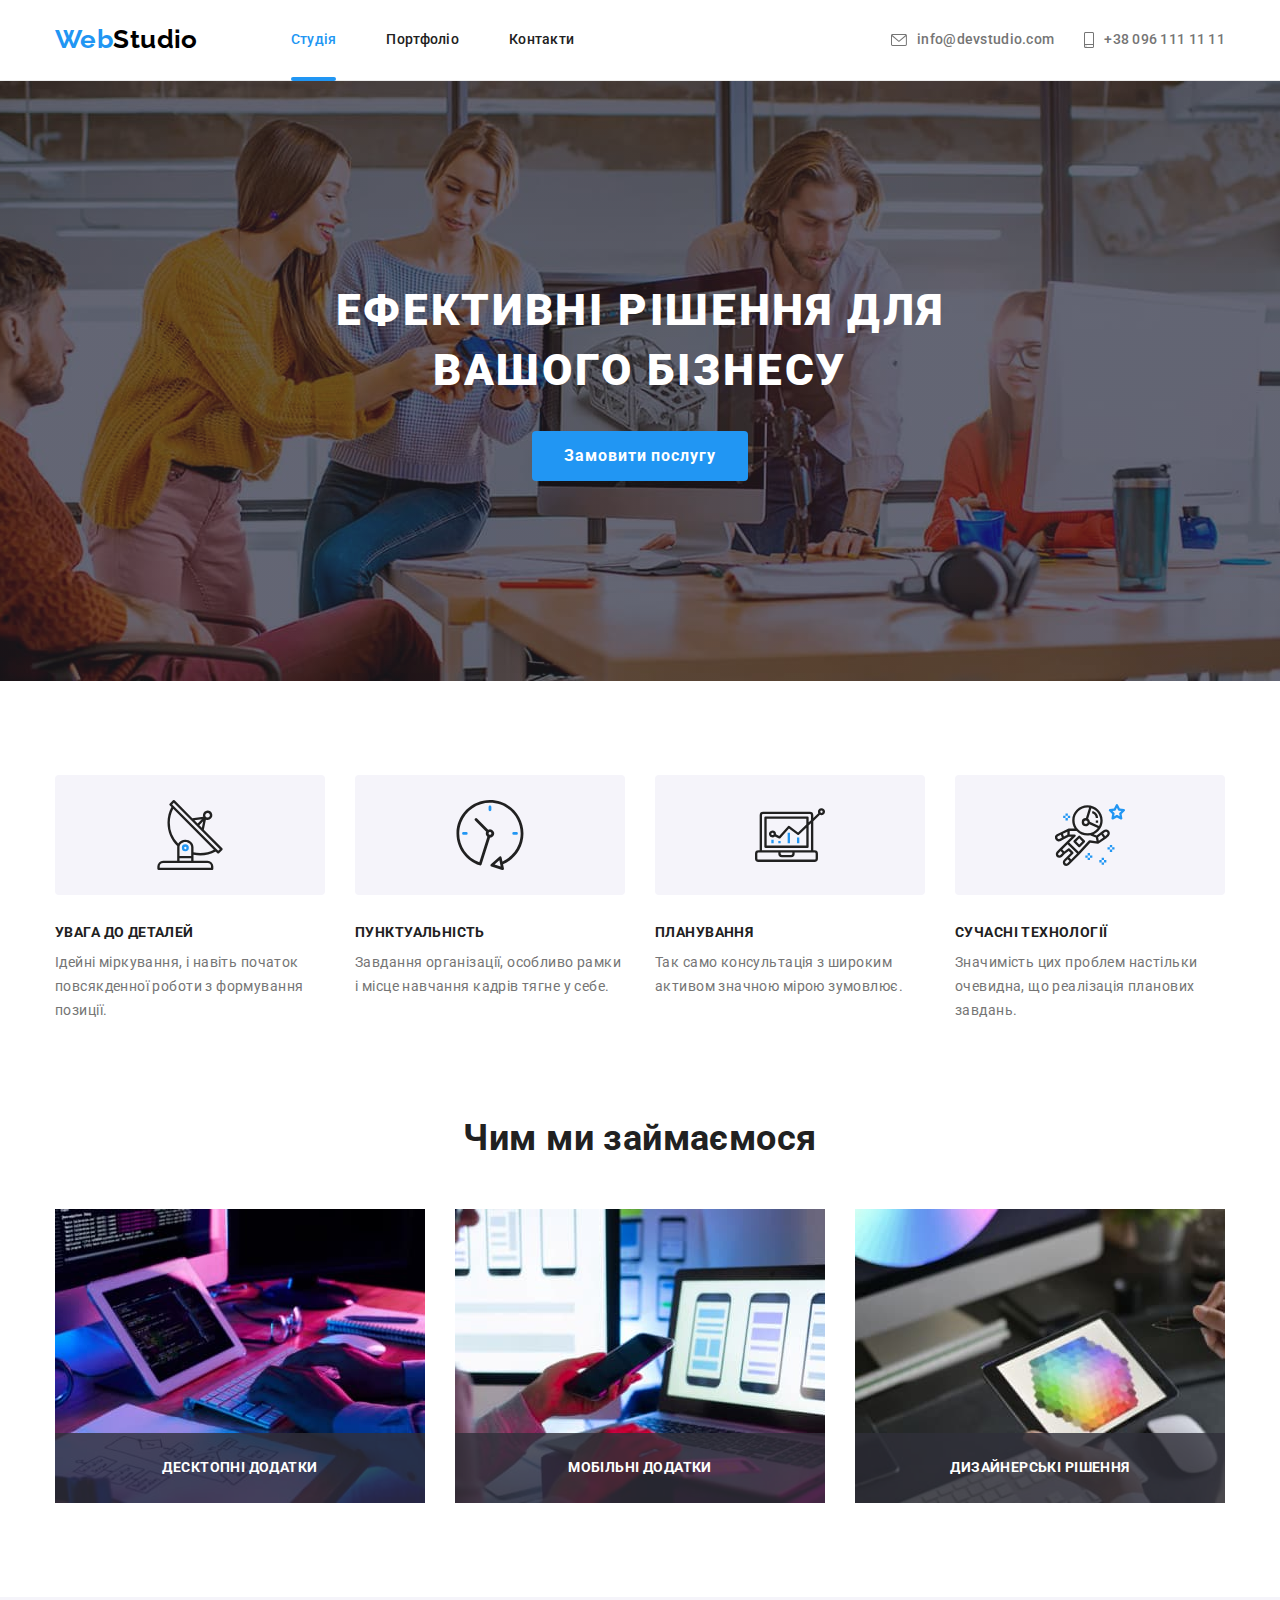
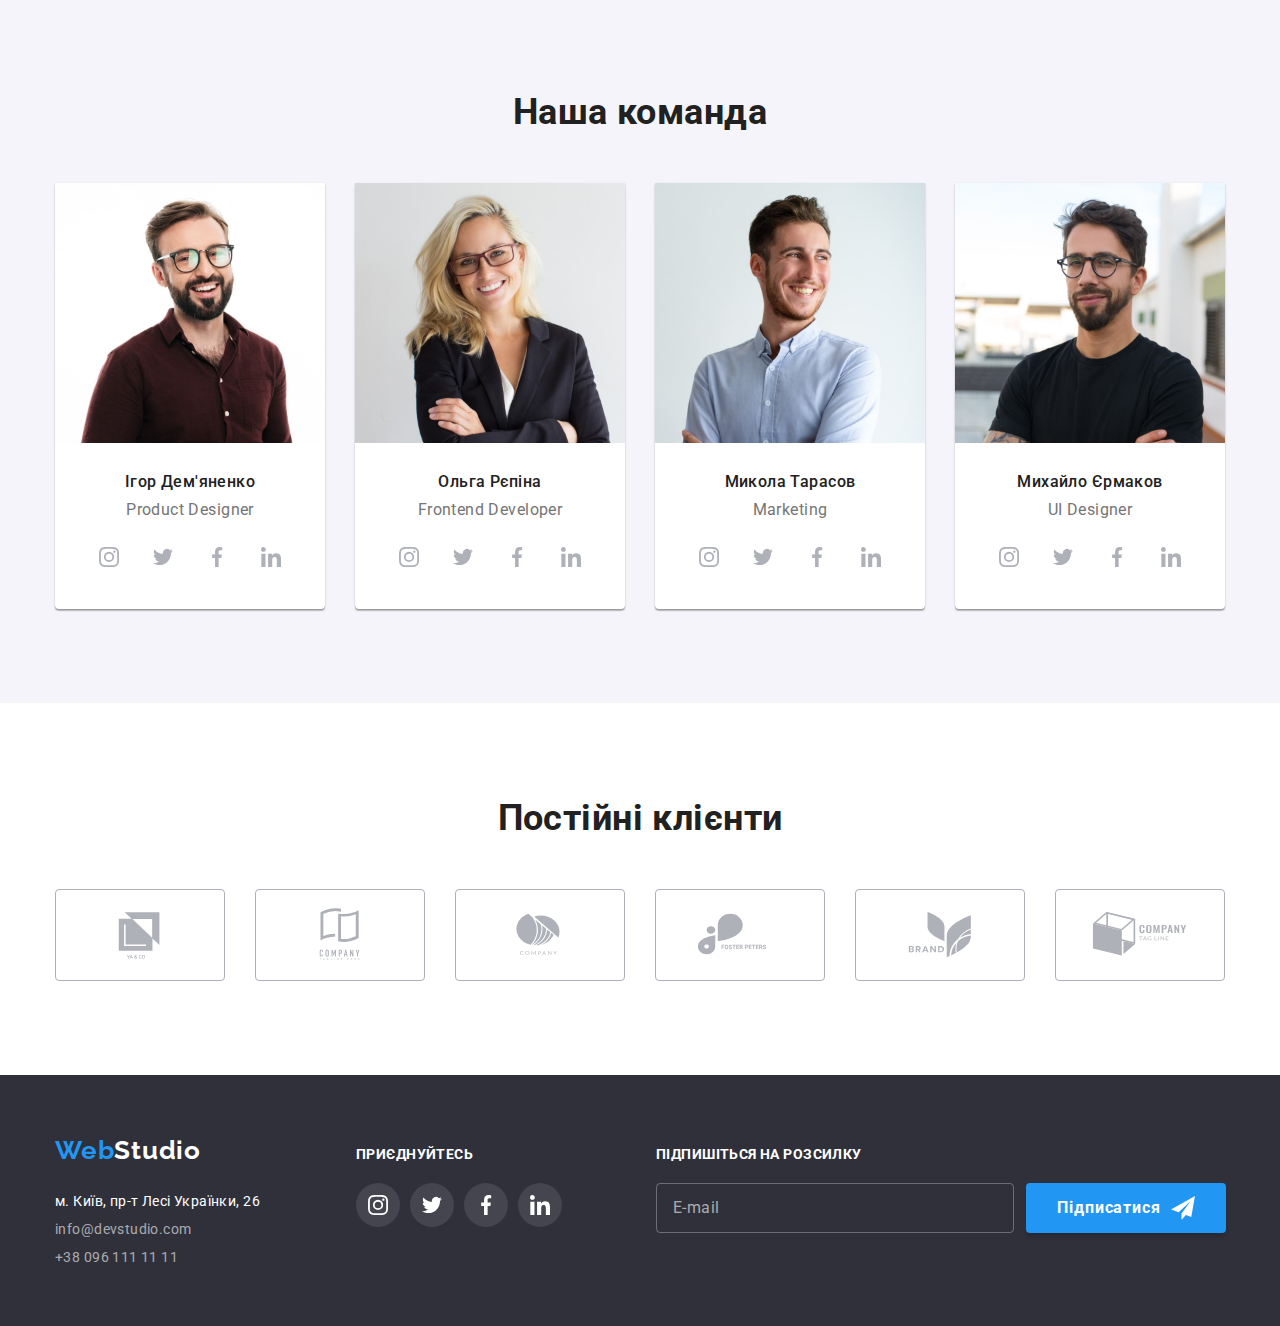
==== commit 5af60609: "Add footer and modal" ====
--- a/index.html
+++ b/index.html
@@ -439,17 +439,18 @@
             </div>
         </section>
     </main>
-    <!-- <footer class="footer">
+    <footer class="footer">
         <div class="container footer__wrap">
-            <div class="footer-contacts">
+            <div class="tab-wrap">
+                <div class="footer-contacts">
                 <a href="./" class="logo footer__logo"><span class="logo__accent">Web</span>Studio</a>
                 <address class="footer-contacts__list">
                     м. Київ, пр-т Лесі Українки, 26 
                     <a href="mailto:info@devstudio.com" class="footer-contacts__link">info@devstudio.com</a>
                     <a href="tel:+380961111111" class="footer-contacts__link">+38 096 111 11 11</a>
                 </address>
-            </div>
-            <div class="footer-socials">
+                </div>
+                <div class="footer-socials">
                 <h3 class="footer-socials__title">приєднуйтесь</h3>
                 <ul class="footer-socials__list list">
                     <li class="footer-socials__item">
@@ -485,6 +486,8 @@
                     </li>
                 </ul>
             </div>
+            </div>
+            
             <div class="footer-send">
                 <p class="footer-send__title">Підпишіться на розсилку</p>
                 <form class="footer-send__form">
@@ -497,7 +500,7 @@
                 </form>
             </div>
         </div>
-    </footer> -->
+    </footer>
         <!------------------------------ MODAL ----------------------------------->
     <div class="backdrop is-hidden" data-modal>
         <div class="modal">
--- a/css/main.min.css
+++ b/css/main.min.css
@@ -1 +1 @@
-:root{--primary-text-color: #757575;--secondary-text-color: #212121;--accent-color: #2196F3;--primary-background-color: #ffffff;--secondary-background-color: #F5F4FA;--accent-background-color: #2F303A;--primary-white-color: #ffffff;--card-set-gap: 30px;--icon-color: #afb1b8;--transition: 250ms cubic-bezier(0.4, 0, 0.2, 1);--grad: linear-gradient(rgba(47, 48, 58, 0.4), rgba(47, 48, 58, 0.4))}h1,h2,h3,h4,h5,h6,p{margin:0}.list{padding:0;margin:0;list-style:none}button{cursor:pointer}address{font-style:normal}img{display:block;max-width:100%;height:auto;width:100%}body{background-color:var(--primary-background-color);color:var(--primary-text-color);font-family:Roboto,sans-serif;font-size:14px;letter-spacing:.03em}.no-scroll{overflow:hidden}.visually-hidden{position:absolute;width:1px;height:1px;margin:-1px;border:0;padding:0;white-space:nowrap;-webkit-clip-path:inset(100%);clip-path:inset(100%);clip:rect(0 0 0 0);overflow:hidden}.container{width:100%;padding-left:15px;padding-right:15px;margin-left:auto;margin-right:auto}@media screen and (min-width: 480px){.container{max-width:480px}}@media screen and (min-width: 768px){.container{max-width:768px}}@media screen and (min-width: 1200px){.container{max-width:1200px}}.button{border:1px solid rgba(0,0,0,0);border-radius:4px}.button--primary{min-width:200px;height:50px;border:0;padding:0;color:var(--primary-white-color);background-color:var(--accent-color);font-weight:700;font-size:16px;line-height:1.86;letter-spacing:.06em;-webkit-transition:background-color var(--transition);transition:background-color var(--transition)}@media screen and (min-width: 768px){.button--primary{min-width:216px}}.button--primary:hover,.button--primary:focus{background-color:#188ce8}.button--secondary{padding:6px 22px;color:var(--secondary-text-color);background-color:var(--secondary-background-color);font-weight:500;font-size:16px;line-height:1.63;letter-spacing:.03em;-webkit-transition:background-color var(--transition),color var(--transition),-webkit-box-shadow var(--transition);transition:background-color var(--transition),color var(--transition),-webkit-box-shadow var(--transition);transition:background-color var(--transition),color var(--transition),box-shadow var(--transition);transition:background-color var(--transition),color var(--transition),box-shadow var(--transition),-webkit-box-shadow var(--transition)}.button--secondary:hover,.button--secondary:focus{color:var(--primary-white-color);background-color:var(--accent-color);-webkit-box-shadow:0px 3px 1px rgba(0,0,0,.1),0px 1px 2px rgba(0,0,0,.08),0px 2px 2px rgba(0,0,0,.12);box-shadow:0px 3px 1px rgba(0,0,0,.1),0px 1px 2px rgba(0,0,0,.08),0px 2px 2px rgba(0,0,0,.12)}@media screen and (min-width: 768px){.header{border-bottom-width:1px;border-bottom-style:solid;border-bottom-color:#ececec}}.header--portfolio{border-bottom-width:1px;border-bottom-style:solid;border-bottom-color:#ececec}.header__container{display:-webkit-box;display:-ms-flexbox;display:flex;-webkit-box-align:center;-ms-flex-align:center;align-items:center}.logo{color:#000;font-family:Raleway,sans-serif;font-weight:700;font-size:26px;line-height:1.2;text-decoration:none}.header__logo{margin-right:88px}@media screen and (min-width: 1200px){.header__logo{margin-right:93px}}.logo__accent{color:var(--accent-color)}.menu{display:none;gap:50px}@media screen and (min-width: 768px){.menu{display:-webkit-box;display:-ms-flexbox;display:flex}}.menu__link{display:block;padding-top:32px;padding-bottom:32px;color:var(--secondary-text-color);font-weight:500;font-size:14px;line-height:1.14;letter-spacing:.02em;text-decoration:none;-webkit-transition:color var(--transition);transition:color var(--transition)}.menu__link:hover,.menu__link:focus{color:var(--accent-color)}.menu__link.current{position:relative;color:var(--accent-color)}.menu__link.current::after{content:"";display:inline-block;position:absolute;bottom:-1px;left:0;width:100%;height:4px;background-color:var(--accent-color);border-radius:2px}.header-contacts{display:none;margin-left:auto;gap:10px}@media screen and (min-width: 768px){.header-contacts{display:-webkit-box;display:-ms-flexbox;display:flex;-webkit-box-orient:vertical;-webkit-box-direction:normal;-ms-flex-direction:column;flex-direction:column;-webkit-box-pack:justify;-ms-flex-pack:justify;justify-content:space-between}}@media screen and (min-width: 1200px){.header-contacts{-webkit-box-orient:horizontal;-webkit-box-direction:normal;-ms-flex-direction:row;flex-direction:row;gap:30px}}.header-contacts__link{display:-webkit-box;display:-ms-flexbox;display:flex;-webkit-box-align:center;-ms-flex-align:center;align-items:center;color:var(--primary-text-color);font-weight:500;font-size:12px;line-height:1.16;letter-spacing:.02em;text-decoration:none;-webkit-transition:color var(--transition);transition:color var(--transition)}@media screen and (min-width: 1200px){.header-contacts__link{font-weight:500;font-size:14px;line-height:1.14;letter-spacing:.02em;padding-top:32px;padding-bottom:32px}}.header-contacts__link:hover,.header-contacts__link:focus{color:var(--accent-color)}.header-contacts__icon{margin-right:8px;fill:var(--primary-text-color);-webkit-transition:fill var(--transition);transition:fill var(--transition)}@media screen and (min-width: 1200px){.header-contacts__icon{margin-right:10px}}.header-contacts__link:hover .header-contacts__icon,.header-contacts__link:focus .header-contacts__icon{fill:var(--accent-color)}@media screen and (min-width: 1200px){.header-contacts__icon.envelope{width:16px;height:12px}.header-contacts__icon.smartphone{width:10px;height:16px}}.menu-open{width:40px;height:40px;display:-webkit-box;display:-ms-flexbox;display:flex;-webkit-box-align:center;-ms-flex-align:center;align-items:center;-webkit-box-pack:center;-ms-flex-pack:center;justify-content:center;margin-left:auto;margin-top:10px;margin-bottom:10px;padding:0;border:0;background-color:rgba(0,0,0,0)}@media screen and (min-width: 768px){.menu-open{display:none}}.menu-open-icon{-webkit-transition:fill var(--transition);transition:fill var(--transition)}.menu-open:hover .menu-open-icon,.menu-open:focus .menu-open-icon{fill:var(--accent-color)}.mob-menu{position:fixed;top:0;z-index:1;width:100vw;height:100vh;background-color:#fff;padding-top:48px;padding-bottom:48px;-webkit-transition:opacity var(--transition),visibility var(--transition);transition:opacity var(--transition),visibility var(--transition)}@media screen and (min-width: 768px){.mob-menu{display:none}}.mob-menu.is-hidden{opacity:0;visibility:hidden;pointer-events:none}.mob-menu__container{display:-webkit-box;display:-ms-flexbox;display:flex;-webkit-box-orient:vertical;-webkit-box-direction:normal;-ms-flex-direction:column;flex-direction:column;-webkit-box-pack:justify;-ms-flex-pack:justify;justify-content:space-between;width:100%;height:100%;padding-left:40px;padding-right:40px;margin-left:auto;margin-right:auto;overflow:auto}.menu-close{position:absolute;top:21px;right:25px;width:40px;height:40px;display:-webkit-box;display:-ms-flexbox;display:flex;-webkit-box-align:center;-ms-flex-align:center;align-items:center;-webkit-box-pack:center;-ms-flex-pack:center;justify-content:center;padding:0;border:0;background-color:rgba(0,0,0,0)}.menu-close-icon{-webkit-transition:fill var(--transition);transition:fill var(--transition)}.menu-close:hover .menu-close-icon,.menu-close:focus .menu-close-icon{fill:var(--accent-color)}.mob-menu__list{margin-bottom:306px}.mob-menu__item:not(:last-child){margin-bottom:32px}.mob-menu__link{font-weight:500;font-size:40px;line-height:1.18;letter-spacing:.02em;color:#212121;text-decoration:none;-webkit-transition:color var(--transition);transition:color var(--transition)}.mob-menu__link:hover,.mob-menu__link:focus{color:var(--accent-color)}.mob-menu-contacts__item{margin-top:32px}.mob-menu-contacts__tel{font-weight:500;font-size:34px;line-height:1.18;letter-spacing:.02em;color:var(--accent-color);text-decoration:none}.mob-menu-contacts__mail{font-weight:500;font-size:24px;line-height:1.17;letter-spacing:.02em;color:var(--primary-text-color);text-decoration:none}.mob-soc{display:-webkit-box;display:-ms-flexbox;display:flex;gap:10px;margin-top:64px}.mob-soc__item:not(:last-child){padding-right:10px;border-right-width:1px;border-right-style:solid;border-right-color:rgba(33,33,33,.2)}.mob-soc__link{font-weight:500;font-size:18px;line-height:1.22;letter-spacing:.02em;color:var(--accent-color);text-decoration:none}.hero{max-width:100%;height:400px;padding:118px 0;margin-left:auto;margin-right:auto;text-align:center;background-color:#c4c4c4;background-image:var(--grad),url(../../images/hero-bg-mob.jpg);background-repeat:no-repeat;background-position:center;background-size:cover}@media screen and (min-width: 1200px){.hero{max-width:1600px;height:600px;padding:200px 0}}@media(min-device-pixel-ratio: 2),(-webkit-min-device-pixel-ratio: 2),(min-resolution: 192dpi),(min-resolution: 2dppx){.hero{background-image:var(--grad),url(../../images/hero-bg-mob-2x.jpg)}}@media screen and (min-width: 480px){.hero{background-image:var(--grad),url(../../images/hero-bg-tab.jpg)}}@media screen and (min-width: 480px)and (min-device-pixel-ratio: 2),screen and (min-width: 480px)and (-webkit-min-device-pixel-ratio: 2),screen and (min-width: 480px)and (min-resolution: 192dpi),screen and (min-width: 480px)and (min-resolution: 2dppx){.hero{background-image:var(--grad),url(../../images/hero-bg-tab-2x.jpg)}}@media screen and (min-width: 768px){.hero{background-image:var(--grad),url(../images/Hero.jpg)}}@media screen and (min-width: 768px)and (min-device-pixel-ratio: 2),screen and (min-width: 768px)and (-webkit-min-device-pixel-ratio: 2),screen and (min-width: 768px)and (min-resolution: 192dpi),screen and (min-width: 768px)and (min-resolution: 2dppx){.hero{background-image:var(--grad),url(../../images/Hero-2x.jpg)}}.hero__title{max-width:360px;margin-right:auto;margin-left:auto;margin-bottom:30px;color:var(--primary-white-color);font-weight:900;font-size:26px;line-height:1.6;letter-spacing:.06em;text-transform:uppercase}@media screen and (min-width: 1200px){.hero__title{max-width:696px}}@media screen and (min-width: 1200px){.hero__title{font-weight:900;font-size:44px;line-height:1.36;letter-spacing:.06em}}.section{padding-top:60px;padding-bottom:60px}@media screen and (min-width: 1200px){.section{padding-top:94px;padding-bottom:94px}}.section__title{margin-bottom:30px;color:var(--secondary-text-color);font-weight:700;font-size:28px;line-height:1.17;text-align:center}@media screen and (min-width: 1200px){.section__title{font-size:36px;margin-bottom:50px}}@media screen and (min-width: 1200px){.features{padding-bottom:0}}.features__list{display:-webkit-box;display:-ms-flexbox;display:flex;-ms-flex-wrap:wrap;flex-wrap:wrap;gap:var(--card-set-gap)}.feature__item{width:100%}@media screen and (min-width: 768px){.feature__item{width:calc((100% - var(--card-set-gap))/2)}}@media screen and (min-width: 1200px){.feature__item{-ms-flex-preferred-size:calc((100% - 3*var(--card-set-gap))/4);flex-basis:calc((100% - 3*var(--card-set-gap))/4)}}.feature__wrap{display:-webkit-box;display:-ms-flexbox;display:flex;-webkit-box-align:center;-ms-flex-align:center;align-items:center;-webkit-box-pack:center;-ms-flex-pack:center;justify-content:center;width:100%;height:120px;border-radius:4px;margin-bottom:30px;background:var(--secondary-background-color)}.feature__icon{width:70px;height:70px}.features__title{margin-bottom:10px;color:var(--secondary-text-color);font-weight:700;font-size:14px;line-height:1.14;text-transform:uppercase;text-align:center}@media screen and (min-width: 768px){.features__title{text-align:left}}.features__text{line-height:1.71}@media screen and (max-width: 1200px){.directions{display:none}}.directions__list{display:-webkit-box;display:-ms-flexbox;display:flex;gap:var(--card-set-gap)}.directions__link{position:relative;text-decoration:none}.directions__label{position:absolute;bottom:0;display:-webkit-box;display:-ms-flexbox;display:flex;-webkit-box-align:center;-ms-flex-align:center;align-items:center;-webkit-box-pack:center;-ms-flex-pack:center;justify-content:center;width:100%;height:70px;background-color:rgba(47,48,58,.8)}.directions__subtitle{font-weight:700;font-size:14px;line-height:1.14;letter-spacing:.03em;text-align:center;text-transform:uppercase;color:#fff}.team{background-color:var(--secondary-background-color)}.team__list{display:-webkit-box;display:-ms-flexbox;display:flex;-ms-flex-wrap:wrap;flex-wrap:wrap;gap:var(--card-set-gap);font-size:16px;line-height:1.12}.team__item{width:100%;background-color:var(--primary-background-color);-webkit-box-shadow:0px 1px 3px rgba(0,0,0,.12),0px 1px 1px rgba(0,0,0,.14),0px 2px 1px rgba(0,0,0,.2);box-shadow:0px 1px 3px rgba(0,0,0,.12),0px 1px 1px rgba(0,0,0,.14),0px 2px 1px rgba(0,0,0,.2);border-radius:0px 0px 4px 4px}@media screen and (min-width: 768px){.team__item{width:calc((100% - var(--card-set-gap))/2)}}@media screen and (min-width: 1200px){.team__item{-ms-flex-preferred-size:calc((100% - 3*var(--card-set-gap))/4);flex-basis:calc((100% - 3*var(--card-set-gap))/4)}}.team__description{padding:30px 0;text-align:center}.team__subtitle{margin-bottom:10px;color:var(--secondary-text-color);font-weight:500;font-size:16px}.team__text{margin-bottom:16px}.soc-list{display:-webkit-box;display:-ms-flexbox;display:flex;-webkit-box-pack:center;-ms-flex-pack:center;justify-content:center;gap:10px}.soc-list__item{width:44px;height:44px}.soc-list__link{display:-webkit-box;display:-ms-flexbox;display:flex;-webkit-box-align:center;-ms-flex-align:center;align-items:center;-webkit-box-pack:center;-ms-flex-pack:center;justify-content:center;width:100%;height:100%;border-radius:50%;background-color:var(--primary-background-color);-webkit-transition:background-color var(--transition);transition:background-color var(--transition)}.soc-list__link:hover,.soc-list__link:focus{background-color:var(--accent-color)}.soc-list__icon{fill:var(--icon-color);width:20px;height:20px;-webkit-transition:fill var(--transition);transition:fill var(--transition)}.soc-list__link:hover .soc-list__icon,.soc-list__link:focus .soc-list__icon{fill:var(--primary-white-color)}.clients__list{display:-webkit-box;display:-ms-flexbox;display:flex;-ms-flex-wrap:wrap;flex-wrap:wrap;gap:var(--card-set-gap)}.clients__item{width:calc((100% - var(--card-set-gap))/2)}@media screen and (min-width: 768px){.clients__item{width:calc((100% - 2*var(--card-set-gap))/3)}}@media screen and (min-width: 1200px){.clients__item{-ms-flex-preferred-size:calc((100% - 5*var(--card-set-gap))/6);flex-basis:calc((100% - 5*var(--card-set-gap))/6)}}.clients__link{display:-webkit-box;display:-ms-flexbox;display:flex;-webkit-box-align:center;-ms-flex-align:center;align-items:center;-webkit-box-pack:center;-ms-flex-pack:center;justify-content:center;width:100%;height:92px;border:1px solid #afb1b8;border-radius:4px;-webkit-transition:border-color var(--transition);transition:border-color var(--transition)}.clients__link:hover,.clients__link:focus{border-color:var(--accent-color)}.clients__icon{width:106px;height:60px;fill:var(--icon-color);-webkit-transition:fill var(--transition);transition:fill var(--transition)}.clients__link:hover .clients__icon,.clients__link:focus .clients__icon{fill:var(--accent-color)}.filter{display:-webkit-box;display:-ms-flexbox;display:flex;-webkit-box-pack:start;-ms-flex-pack:start;justify-content:flex-start;-ms-flex-wrap:wrap;flex-wrap:wrap;-webkit-column-gap:8px;-moz-column-gap:8px;column-gap:8px;row-gap:15px;margin-bottom:40px}@media screen and (min-width: 768px){.filter{-webkit-box-pack:center;-ms-flex-pack:center;justify-content:center;margin-bottom:30px}}@media screen and (min-width: 1200px){.filter{margin-bottom:50px}}.card-set{display:-webkit-box;display:-ms-flexbox;display:flex;-ms-flex-wrap:wrap;flex-wrap:wrap;gap:var(--card-set-gap)}.card-set__item{width:100%;background-color:var(--primary-background-color)}@media screen and (min-width: 768px){.card-set__item{width:calc((100% - var(--card-set-gap))/2)}}@media screen and (min-width: 1200px){.card-set__item{-ms-flex-preferred-size:calc((100% - 2*var(--card-set-gap))/3);flex-basis:calc((100% - 2*var(--card-set-gap))/3)}}.card-set__link{display:-webkit-box;display:-ms-flexbox;display:flex;-webkit-box-orient:vertical;-webkit-box-direction:normal;-ms-flex-direction:column;flex-direction:column;height:100%;text-decoration:none;-webkit-transition:-webkit-box-shadow var(--transition);transition:-webkit-box-shadow var(--transition);transition:box-shadow var(--transition);transition:box-shadow var(--transition), -webkit-box-shadow var(--transition)}.card-set__link:hover,.card-set__link:focus{-webkit-box-shadow:0px 1px 1px rgba(0,0,0,.12),0px 4px 4px rgba(0,0,0,.06),1px 4px 6px rgba(0,0,0,.16);box-shadow:0px 1px 1px rgba(0,0,0,.12),0px 4px 4px rgba(0,0,0,.06),1px 4px 6px rgba(0,0,0,.16)}.card-set__top-wrap{position:relative;overflow:hidden}.card-set__top-text{position:absolute;top:0;height:100%;padding:63px 24px;font-size:18px;line-height:1.56;letter-spacing:.03em;color:#fff;background-color:rgba(33,150,243,.9);-webkit-transform:translateY(100%);transform:translateY(100%);-webkit-transition:-webkit-transform var(--transition);transition:-webkit-transform var(--transition);transition:transform var(--transition);transition:transform var(--transition), -webkit-transform var(--transition)}.card-set__item:hover .card-set__top-text{-webkit-transform:translateY(0);transform:translateY(0)}.card-set__discription{-webkit-box-flex:1;-ms-flex-positive:1;flex-grow:1;padding:20px 24px;border-bottom:1px solid #eee;border-right:1px solid #eee;border-left:1px solid #eee}.card-set__title{margin-bottom:4px;color:var(--secondary-text-color);font-weight:700;font-size:18px;line-height:2;letter-spacing:.06em}.card-set__text{color:var(--primary-text-color);font-size:16px;line-height:1.88}.footer{padding-top:60px;padding-bottom:60px;background-color:var(--accent-background-color);color:var(--primary-white-color)}.footer__wrap{display:-webkit-box;display:-ms-flexbox;display:flex;-webkit-box-align:baseline;-ms-flex-align:baseline;align-items:baseline}.footer__logo{display:block;margin-bottom:20px;color:var(--primary-white-color)}.footer-contacts__list{line-height:1.71}.footer-contacts__link{display:block;margin-top:9px;color:rgba(255,255,255,.6);text-decoration:none;-webkit-transition:color var(--transition);transition:color var(--transition)}.footer-contacts__link:hover,.footer-contacts__link:focus{color:var(--accent-color)}.footer-socials{margin-left:70px}.footer-socials__title{margin-bottom:20px;font-weight:700;font-size:14px;line-height:1.14;letter-spacing:.03em;text-transform:uppercase;color:var(--primary-white-color)}.footer-socials__list{display:-webkit-box;display:-ms-flexbox;display:flex;-webkit-box-pack:center;-ms-flex-pack:center;justify-content:center;gap:10px}.footer-socials__item{width:44px;height:44px}.footer-socials__link{display:-webkit-box;display:-ms-flexbox;display:flex;-webkit-box-align:center;-ms-flex-align:center;align-items:center;-webkit-box-pack:center;-ms-flex-pack:center;justify-content:center;width:100%;height:100%;border-radius:50%;background-color:rgba(255,255,255,.1);-webkit-transition:background-color var(--transition);transition:background-color var(--transition)}.footer-socials__link:hover,.footer-socials__link:focus{background-color:var(--accent-color)}.footer-socials__icon{fill:var(--primary-white-color);width:20px;height:20px}.footer-send{margin-left:93px}.footer-send__title{margin-bottom:20px;font-weight:700;font-size:14px;line-height:1.14;letter-spacing:.03em;text-transform:uppercase;color:var(--primary-background-color)}.footer-send__form{display:-webkit-box;display:-ms-flexbox;display:flex;gap:12px}.footer-send__input{width:358px;height:50px;padding-left:16px;border:1px solid rgba(255,255,255,.3);border-radius:4px;background-color:rgba(0,0,0,0);outline:rgba(0,0,0,0);color:rgba(255,255,255,.6);-webkit-transition:border-color var(--transition);transition:border-color var(--transition)}.footer-send__input::-webkit-input-placeholder{font-size:16px;line-height:1.25;letter-spacing:.03em;color:rgba(255,255,255,.6)}.footer-send__input::-moz-placeholder{font-size:16px;line-height:1.25;letter-spacing:.03em;color:rgba(255,255,255,.6)}.footer-send__input:-ms-input-placeholder{font-size:16px;line-height:1.25;letter-spacing:.03em;color:rgba(255,255,255,.6)}.footer-send__input::-ms-input-placeholder{font-size:16px;line-height:1.25;letter-spacing:.03em;color:rgba(255,255,255,.6)}.footer-send__input::placeholder{font-size:16px;line-height:1.25;letter-spacing:.03em;color:rgba(255,255,255,.6)}.footer-send__input:focus,.footer-send__input:hover{border-color:var(--accent-color)}.footer-send__btn{display:-webkit-box;display:-ms-flexbox;display:flex;-webkit-box-align:center;-ms-flex-align:center;align-items:center;-webkit-box-pack:center;-ms-flex-pack:center;justify-content:center;min-width:200px;height:50px;-webkit-box-shadow:0px 4px 4px rgba(0,0,0,.15);box-shadow:0px 4px 4px rgba(0,0,0,.15);color:var(--primary-white-color);background-color:var(--accent-color);font-weight:700;font-size:16px;line-height:1.86;letter-spacing:.06em;-webkit-transition:background-color var(--transition);transition:background-color var(--transition)}.footer-send__btn:hover,.footer-send__btn:focus{background-color:#188ce8}.footer-send__icon{fill:var(--primary-white-color);margin-left:10px}.backdrop{position:fixed;top:0;width:100vw;height:100vh;background-color:rgba(0,0,0,.2);-webkit-transition:opacity var(--transition),visibility var(--transition);transition:opacity var(--transition),visibility var(--transition)}.backdrop.is-hidden{opacity:0;visibility:hidden;pointer-events:none}.modal{position:absolute;top:50%;left:50%;-webkit-transform:translate(-50%, -50%) scaleY(1);transform:translate(-50%, -50%) scaleY(1);width:528px;min-height:581px;border-radius:4px;background-color:var(--primary-background-color);padding:40px;-webkit-transition:-webkit-transform var(--transition);transition:-webkit-transform var(--transition);transition:transform var(--transition);transition:transform var(--transition), -webkit-transform var(--transition)}.backdrop.is-hidden .modal{-webkit-transform:translate(-50%, -50%) scaleY(0);transform:translate(-50%, -50%) scaleY(0)}.modal__close-btn{position:absolute;right:10px;top:10px;display:-webkit-box;display:-ms-flexbox;display:flex;-webkit-box-align:center;-ms-flex-align:center;align-items:center;-webkit-box-pack:center;-ms-flex-pack:center;justify-content:center;width:30px;height:30px;background:rgba(0,0,0,0);border:1px solid rgba(0,0,0,.1);border-radius:50%}.modal__close-icon{-webkit-transition:fill var(--transition);transition:fill var(--transition)}.modal__close-btn:hover .modal__close-icon,.modal__close-btn:focus .modal__close-icon{fill:var(--accent-color)}.modal__title{text-align:center;margin-bottom:12px;font-weight:700;font-size:20px;line-height:1.15;letter-spacing:.03em;text-align:center;color:var(--secondary-text-color)}.modal__field{margin-bottom:10px}.modal__label{display:block;margin-bottom:4px;font-size:12px;line-height:1.17;letter-spacing:.01em;color:var(--primary-text-color)}.modal__wrap{position:relative}.modal__input{width:100%;max-width:448px;height:40px;border-radius:4px;border:1px solid rgba(33,33,33,.2);background-color:rgba(0,0,0,0);padding-left:42px;outline:rgba(0,0,0,0);-webkit-transition:border-color var(--transition);transition:border-color var(--transition)}.modal__input:focus,.modal__input:hover{border-color:var(--accent-color)}.modal__icon{position:absolute;left:15px;top:50%;-webkit-transform:translateY(-50%);transform:translateY(-50%);-webkit-transition:fill var(--transition);transition:fill var(--transition)}.modal__input:focus+.modal__icon,.modal__input:hover+.modal__icon{fill:var(--accent-color)}.modal__text-field{margin-bottom:20px}.modal__comment{width:100%;max-width:448px;height:120px;border:1px solid rgba(33,33,33,.2);border-radius:4px;resize:none;padding:12px 16px;background-color:rgba(0,0,0,0);outline:rgba(0,0,0,0);-webkit-transition:border-color var(--transition);transition:border-color var(--transition)}.modal__comment:focus,.modal__comment:hover{border-color:var(--accent-color)}.modal__comment::-webkit-input-placeholder{font-size:12px;line-height:1.17;letter-spacing:.01em;color:rgba(117,117,117,.5)}.modal__comment::-moz-placeholder{font-size:12px;line-height:1.17;letter-spacing:.01em;color:rgba(117,117,117,.5)}.modal__comment:-ms-input-placeholder{font-size:12px;line-height:1.17;letter-spacing:.01em;color:rgba(117,117,117,.5)}.modal__comment::-ms-input-placeholder{font-size:12px;line-height:1.17;letter-spacing:.01em;color:rgba(117,117,117,.5)}.modal__comment::placeholder{font-size:12px;line-height:1.17;letter-spacing:.01em;color:rgba(117,117,117,.5)}.check{margin-bottom:30px;display:-webkit-box;display:-ms-flexbox;display:flex;-webkit-box-pack:center;-ms-flex-pack:center;justify-content:center}.check__label{display:-webkit-box;display:-ms-flexbox;display:flex;-webkit-box-align:center;-ms-flex-align:center;align-items:center;font-size:14px;line-height:1.71;letter-spacing:.03em;color:var(--primary-text-color)}.check__label span{display:-webkit-box;display:-ms-flexbox;display:flex;-webkit-box-align:center;-ms-flex-align:center;align-items:center;-webkit-box-pack:center;-ms-flex-pack:center;justify-content:center;width:16px;height:15px;border:1px solid #212121;border-radius:2px;margin-right:8px;fill:rgba(0,0,0,0)}.check__input:checked+.check__label span{background-color:var(--accent-color);border:none;fill:#fff}.check__policy{position:relative;display:block;margin-left:3px;padding:2px;color:var(--accent-color);text-decoration:none}.check__policy::after{content:"";display:inline-block;position:absolute;bottom:5px;left:0;width:100%;height:1px;background-color:var(--accent-color);border-radius:1px}.modal__btn{position:absolute;left:50%;-webkit-transform:translateX(-50%);transform:translateX(-50%);min-width:200px;height:50px;-webkit-box-shadow:0px 4px 4px rgba(0,0,0,.15);box-shadow:0px 4px 4px rgba(0,0,0,.15);color:var(--primary-white-color);background-color:var(--accent-color);font-weight:700;font-size:16px;line-height:1.86;letter-spacing:.06em;-webkit-transition:background-color var(--transition);transition:background-color var(--transition)}.modal__btn:hover,.modal__btn:focus{background-color:#188ce8}/*# sourceMappingURL=main.min.css.map */+:root{--primary-text-color: #757575;--secondary-text-color: #212121;--accent-color: #2196F3;--primary-background-color: #ffffff;--secondary-background-color: #F5F4FA;--accent-background-color: #2F303A;--primary-white-color: #ffffff;--card-set-gap: 30px;--icon-color: #afb1b8;--transition: 250ms cubic-bezier(0.4, 0, 0.2, 1);--grad: linear-gradient(rgba(47, 48, 58, 0.4), rgba(47, 48, 58, 0.4))}h1,h2,h3,h4,h5,h6,p{margin:0}.list{padding:0;margin:0;list-style:none}button{cursor:pointer}address{font-style:normal}img{display:block;max-width:100%;height:auto;width:100%}body{background-color:var(--primary-background-color);color:var(--primary-text-color);font-family:Roboto,sans-serif;font-size:14px;letter-spacing:.03em}.no-scroll{overflow:hidden}.visually-hidden{position:absolute;width:1px;height:1px;margin:-1px;border:0;padding:0;white-space:nowrap;-webkit-clip-path:inset(100%);clip-path:inset(100%);clip:rect(0 0 0 0);overflow:hidden}.container{width:100%;padding-left:15px;padding-right:15px;margin-left:auto;margin-right:auto}@media screen and (min-width: 480px){.container{max-width:480px}}@media screen and (min-width: 768px){.container{max-width:768px}}@media screen and (min-width: 1200px){.container{max-width:1200px}}.button{border:1px solid rgba(0,0,0,0);border-radius:4px}.button--primary{min-width:200px;height:50px;border:0;padding:0;color:var(--primary-white-color);background-color:var(--accent-color);font-weight:700;font-size:16px;line-height:1.86;letter-spacing:.06em;-webkit-transition:background-color var(--transition);transition:background-color var(--transition)}@media screen and (min-width: 768px){.button--primary{min-width:216px}}.button--primary:hover,.button--primary:focus{background-color:#188ce8}.button--secondary{padding:6px 22px;color:var(--secondary-text-color);background-color:var(--secondary-background-color);font-weight:500;font-size:16px;line-height:1.63;letter-spacing:.03em;-webkit-transition:background-color var(--transition),color var(--transition),-webkit-box-shadow var(--transition);transition:background-color var(--transition),color var(--transition),-webkit-box-shadow var(--transition);transition:background-color var(--transition),color var(--transition),box-shadow var(--transition);transition:background-color var(--transition),color var(--transition),box-shadow var(--transition),-webkit-box-shadow var(--transition)}.button--secondary:hover,.button--secondary:focus{color:var(--primary-white-color);background-color:var(--accent-color);-webkit-box-shadow:0px 3px 1px rgba(0,0,0,.1),0px 1px 2px rgba(0,0,0,.08),0px 2px 2px rgba(0,0,0,.12);box-shadow:0px 3px 1px rgba(0,0,0,.1),0px 1px 2px rgba(0,0,0,.08),0px 2px 2px rgba(0,0,0,.12)}@media screen and (min-width: 768px){.header{border-bottom-width:1px;border-bottom-style:solid;border-bottom-color:#ececec}}.header--portfolio{border-bottom-width:1px;border-bottom-style:solid;border-bottom-color:#ececec}.header__container{display:-webkit-box;display:-ms-flexbox;display:flex;-webkit-box-align:center;-ms-flex-align:center;align-items:center}.logo{color:#000;font-family:Raleway,sans-serif;font-weight:700;font-size:26px;line-height:1.2;text-decoration:none}.header__logo{margin-right:88px}@media screen and (min-width: 1200px){.header__logo{margin-right:93px}}.logo__accent{color:var(--accent-color)}.menu{display:none;gap:50px}@media screen and (min-width: 768px){.menu{display:-webkit-box;display:-ms-flexbox;display:flex}}.menu__link{display:block;padding-top:32px;padding-bottom:32px;color:var(--secondary-text-color);font-weight:500;font-size:14px;line-height:1.14;letter-spacing:.02em;text-decoration:none;-webkit-transition:color var(--transition);transition:color var(--transition)}.menu__link:hover,.menu__link:focus{color:var(--accent-color)}.menu__link.current{position:relative;color:var(--accent-color)}.menu__link.current::after{content:"";display:inline-block;position:absolute;bottom:-1px;left:0;width:100%;height:4px;background-color:var(--accent-color);border-radius:2px}.header-contacts{display:none;margin-left:auto;gap:10px}@media screen and (min-width: 768px){.header-contacts{display:-webkit-box;display:-ms-flexbox;display:flex;-webkit-box-orient:vertical;-webkit-box-direction:normal;-ms-flex-direction:column;flex-direction:column;-webkit-box-pack:justify;-ms-flex-pack:justify;justify-content:space-between}}@media screen and (min-width: 1200px){.header-contacts{-webkit-box-orient:horizontal;-webkit-box-direction:normal;-ms-flex-direction:row;flex-direction:row;gap:30px}}.header-contacts__link{display:-webkit-box;display:-ms-flexbox;display:flex;-webkit-box-align:center;-ms-flex-align:center;align-items:center;color:var(--primary-text-color);font-weight:500;font-size:12px;line-height:1.16;letter-spacing:.02em;text-decoration:none;-webkit-transition:color var(--transition);transition:color var(--transition)}@media screen and (min-width: 1200px){.header-contacts__link{font-weight:500;font-size:14px;line-height:1.14;letter-spacing:.02em;padding-top:32px;padding-bottom:32px}}.header-contacts__link:hover,.header-contacts__link:focus{color:var(--accent-color)}.header-contacts__icon{margin-right:8px;fill:var(--primary-text-color);-webkit-transition:fill var(--transition);transition:fill var(--transition)}@media screen and (min-width: 1200px){.header-contacts__icon{margin-right:10px}}.header-contacts__link:hover .header-contacts__icon,.header-contacts__link:focus .header-contacts__icon{fill:var(--accent-color)}@media screen and (min-width: 1200px){.header-contacts__icon.envelope{width:16px;height:12px}.header-contacts__icon.smartphone{width:10px;height:16px}}.menu-open{width:40px;height:40px;display:-webkit-box;display:-ms-flexbox;display:flex;-webkit-box-align:center;-ms-flex-align:center;align-items:center;-webkit-box-pack:center;-ms-flex-pack:center;justify-content:center;margin-left:auto;margin-top:10px;margin-bottom:10px;padding:0;border:0;background-color:rgba(0,0,0,0)}@media screen and (min-width: 768px){.menu-open{display:none}}.menu-open-icon{-webkit-transition:fill var(--transition);transition:fill var(--transition)}.menu-open:hover .menu-open-icon,.menu-open:focus .menu-open-icon{fill:var(--accent-color)}.mob-menu{position:fixed;top:0;z-index:1;width:100vw;height:100vh;background-color:#fff;padding-top:48px;padding-bottom:48px;-webkit-transition:opacity var(--transition),visibility var(--transition);transition:opacity var(--transition),visibility var(--transition)}@media screen and (min-width: 768px){.mob-menu{display:none}}.mob-menu.is-hidden{opacity:0;visibility:hidden;pointer-events:none}.mob-menu__container{display:-webkit-box;display:-ms-flexbox;display:flex;-webkit-box-orient:vertical;-webkit-box-direction:normal;-ms-flex-direction:column;flex-direction:column;-webkit-box-pack:justify;-ms-flex-pack:justify;justify-content:space-between;width:100%;height:100%;padding-left:40px;padding-right:40px;margin-left:auto;margin-right:auto;overflow:auto}.menu-close{position:absolute;top:21px;right:25px;width:40px;height:40px;display:-webkit-box;display:-ms-flexbox;display:flex;-webkit-box-align:center;-ms-flex-align:center;align-items:center;-webkit-box-pack:center;-ms-flex-pack:center;justify-content:center;padding:0;border:0;background-color:rgba(0,0,0,0)}.menu-close-icon{-webkit-transition:fill var(--transition);transition:fill var(--transition)}.menu-close:hover .menu-close-icon,.menu-close:focus .menu-close-icon{fill:var(--accent-color)}.mob-menu__list{margin-bottom:306px}.mob-menu__item:not(:last-child){margin-bottom:32px}.mob-menu__link{font-weight:500;font-size:40px;line-height:1.18;letter-spacing:.02em;color:#212121;text-decoration:none;-webkit-transition:color var(--transition);transition:color var(--transition)}.mob-menu__link:hover,.mob-menu__link:focus{color:var(--accent-color)}.mob-menu-contacts__item{margin-top:32px}.mob-menu-contacts__tel{font-weight:500;font-size:27px;line-height:1.18;letter-spacing:.02em;color:var(--accent-color);text-decoration:none}@media screen and (min-width: 480px){.mob-menu-contacts__tel{font-weight:500;font-size:34px;line-height:1.18;letter-spacing:.02em}}.mob-menu-contacts__mail{font-weight:500;font-size:24px;line-height:1.17;letter-spacing:.02em;color:var(--primary-text-color);text-decoration:none}.mob-soc{display:-webkit-box;display:-ms-flexbox;display:flex;gap:10px;margin-top:64px}.mob-soc__item:not(:last-child){padding-right:10px;border-right-width:1px;border-right-style:solid;border-right-color:rgba(33,33,33,.2)}.mob-soc__link{font-weight:500;font-size:13px;line-height:1.22;letter-spacing:.02em;color:var(--accent-color);text-decoration:none}@media screen and (min-width: 480px){.mob-soc__link{font-weight:500;font-size:18px;line-height:1.22;letter-spacing:.02em}}.hero{max-width:100%;height:400px;padding:118px 0;margin-left:auto;margin-right:auto;text-align:center;background-color:#c4c4c4;background-image:var(--grad),url(../../images/hero-bg-mob.jpg);background-repeat:no-repeat;background-position:center;background-size:cover}@media screen and (min-width: 768px){.hero{max-width:768px}}@media screen and (min-width: 1200px){.hero{max-width:1600px;height:600px;padding:200px 0}}@media(min-device-pixel-ratio: 2),(-webkit-min-device-pixel-ratio: 2),(min-resolution: 192dpi),(min-resolution: 2dppx){.hero{background-image:var(--grad),url(../../images/hero-bg-mob-2x.jpg)}}@media screen and (min-width: 480px){.hero{background-image:var(--grad),url(../../images/hero-bg-tab.jpg)}}@media screen and (min-width: 480px)and (min-device-pixel-ratio: 2),screen and (min-width: 480px)and (-webkit-min-device-pixel-ratio: 2),screen and (min-width: 480px)and (min-resolution: 192dpi),screen and (min-width: 480px)and (min-resolution: 2dppx){.hero{background-image:var(--grad),url(../../images/hero-bg-tab-2x.jpg)}}@media screen and (min-width: 768px){.hero{background-image:var(--grad),url(../images/Hero.jpg)}}@media screen and (min-width: 768px)and (min-device-pixel-ratio: 2),screen and (min-width: 768px)and (-webkit-min-device-pixel-ratio: 2),screen and (min-width: 768px)and (min-resolution: 192dpi),screen and (min-width: 768px)and (min-resolution: 2dppx){.hero{background-image:var(--grad),url(../../images/Hero-2x.jpg)}}.hero__title{max-width:360px;margin-right:auto;margin-left:auto;margin-bottom:30px;color:var(--primary-white-color);font-weight:900;font-size:26px;line-height:1.6;letter-spacing:.06em;text-transform:uppercase}@media screen and (min-width: 1200px){.hero__title{max-width:696px}}@media screen and (min-width: 1200px){.hero__title{font-weight:900;font-size:44px;line-height:1.36;letter-spacing:.06em}}.section{padding-top:60px;padding-bottom:60px}@media screen and (min-width: 1200px){.section{padding-top:94px;padding-bottom:94px}}.section__title{margin-bottom:30px;color:var(--secondary-text-color);font-weight:700;font-size:28px;line-height:1.17;text-align:center}@media screen and (min-width: 1200px){.section__title{font-size:36px;margin-bottom:50px}}@media screen and (min-width: 1200px){.features{padding-bottom:0}}.features__list{display:-webkit-box;display:-ms-flexbox;display:flex;-ms-flex-wrap:wrap;flex-wrap:wrap;gap:var(--card-set-gap)}.feature__item{width:100%}@media screen and (min-width: 768px){.feature__item{width:calc((100% - var(--card-set-gap))/2)}}@media screen and (min-width: 1200px){.feature__item{-ms-flex-preferred-size:calc((100% - 3*var(--card-set-gap))/4);flex-basis:calc((100% - 3*var(--card-set-gap))/4)}}.feature__wrap{display:-webkit-box;display:-ms-flexbox;display:flex;-webkit-box-align:center;-ms-flex-align:center;align-items:center;-webkit-box-pack:center;-ms-flex-pack:center;justify-content:center;width:100%;height:120px;border-radius:4px;margin-bottom:30px;background:var(--secondary-background-color)}.feature__icon{width:70px;height:70px}.features__title{margin-bottom:10px;color:var(--secondary-text-color);font-weight:700;font-size:14px;line-height:1.14;text-transform:uppercase;text-align:center}@media screen and (min-width: 768px){.features__title{text-align:left}}.features__text{line-height:1.71}@media screen and (max-width: 1200px){.directions{display:none}}.directions__list{display:-webkit-box;display:-ms-flexbox;display:flex;gap:var(--card-set-gap)}.directions__link{position:relative;text-decoration:none}.directions__label{position:absolute;bottom:0;display:-webkit-box;display:-ms-flexbox;display:flex;-webkit-box-align:center;-ms-flex-align:center;align-items:center;-webkit-box-pack:center;-ms-flex-pack:center;justify-content:center;width:100%;height:70px;background-color:rgba(47,48,58,.8)}.directions__subtitle{font-weight:700;font-size:14px;line-height:1.14;letter-spacing:.03em;text-align:center;text-transform:uppercase;color:#fff}.team{background-color:var(--secondary-background-color)}.team__list{display:-webkit-box;display:-ms-flexbox;display:flex;-ms-flex-wrap:wrap;flex-wrap:wrap;gap:var(--card-set-gap);font-size:16px;line-height:1.12}.team__item{width:100%;background-color:var(--primary-background-color);-webkit-box-shadow:0px 1px 3px rgba(0,0,0,.12),0px 1px 1px rgba(0,0,0,.14),0px 2px 1px rgba(0,0,0,.2);box-shadow:0px 1px 3px rgba(0,0,0,.12),0px 1px 1px rgba(0,0,0,.14),0px 2px 1px rgba(0,0,0,.2);border-radius:0px 0px 4px 4px}@media screen and (min-width: 768px){.team__item{width:calc((100% - var(--card-set-gap))/2)}}@media screen and (min-width: 1200px){.team__item{-ms-flex-preferred-size:calc((100% - 3*var(--card-set-gap))/4);flex-basis:calc((100% - 3*var(--card-set-gap))/4)}}.team__description{padding:30px 0;text-align:center}.team__subtitle{margin-bottom:10px;color:var(--secondary-text-color);font-weight:500;font-size:16px}.team__text{margin-bottom:16px}.soc-list{display:-webkit-box;display:-ms-flexbox;display:flex;-webkit-box-pack:center;-ms-flex-pack:center;justify-content:center;gap:10px}.soc-list__item{width:44px;height:44px}.soc-list__link{display:-webkit-box;display:-ms-flexbox;display:flex;-webkit-box-align:center;-ms-flex-align:center;align-items:center;-webkit-box-pack:center;-ms-flex-pack:center;justify-content:center;width:100%;height:100%;border-radius:50%;background-color:var(--primary-background-color);-webkit-transition:background-color var(--transition);transition:background-color var(--transition)}.soc-list__link:hover,.soc-list__link:focus{background-color:var(--accent-color)}.soc-list__icon{fill:var(--icon-color);width:20px;height:20px;-webkit-transition:fill var(--transition);transition:fill var(--transition)}.soc-list__link:hover .soc-list__icon,.soc-list__link:focus .soc-list__icon{fill:var(--primary-white-color)}.clients__list{display:-webkit-box;display:-ms-flexbox;display:flex;-ms-flex-wrap:wrap;flex-wrap:wrap;gap:var(--card-set-gap)}.clients__item{width:calc((100% - var(--card-set-gap))/2)}@media screen and (min-width: 768px){.clients__item{width:calc((100% - 2*var(--card-set-gap))/3)}}@media screen and (min-width: 1200px){.clients__item{-ms-flex-preferred-size:calc((100% - 5*var(--card-set-gap))/6);flex-basis:calc((100% - 5*var(--card-set-gap))/6)}}.clients__link{display:-webkit-box;display:-ms-flexbox;display:flex;-webkit-box-align:center;-ms-flex-align:center;align-items:center;-webkit-box-pack:center;-ms-flex-pack:center;justify-content:center;width:100%;height:92px;border:1px solid #afb1b8;border-radius:4px;-webkit-transition:border-color var(--transition);transition:border-color var(--transition)}.clients__link:hover,.clients__link:focus{border-color:var(--accent-color)}.clients__icon{width:106px;height:60px;fill:var(--icon-color);-webkit-transition:fill var(--transition);transition:fill var(--transition)}.clients__link:hover .clients__icon,.clients__link:focus .clients__icon{fill:var(--accent-color)}.filter{display:-webkit-box;display:-ms-flexbox;display:flex;-webkit-box-pack:start;-ms-flex-pack:start;justify-content:flex-start;-ms-flex-wrap:wrap;flex-wrap:wrap;-webkit-column-gap:8px;-moz-column-gap:8px;column-gap:8px;row-gap:15px;margin-bottom:40px}@media screen and (min-width: 768px){.filter{-webkit-box-pack:center;-ms-flex-pack:center;justify-content:center;margin-bottom:30px}}@media screen and (min-width: 1200px){.filter{margin-bottom:50px}}.card-set{display:-webkit-box;display:-ms-flexbox;display:flex;-ms-flex-wrap:wrap;flex-wrap:wrap;gap:var(--card-set-gap)}.card-set__item{width:100%;background-color:var(--primary-background-color)}@media screen and (min-width: 768px){.card-set__item{width:calc((100% - var(--card-set-gap))/2)}}@media screen and (min-width: 1200px){.card-set__item{-ms-flex-preferred-size:calc((100% - 2*var(--card-set-gap))/3);flex-basis:calc((100% - 2*var(--card-set-gap))/3)}}.card-set__link{display:-webkit-box;display:-ms-flexbox;display:flex;-webkit-box-orient:vertical;-webkit-box-direction:normal;-ms-flex-direction:column;flex-direction:column;height:100%;text-decoration:none;-webkit-transition:-webkit-box-shadow var(--transition);transition:-webkit-box-shadow var(--transition);transition:box-shadow var(--transition);transition:box-shadow var(--transition), -webkit-box-shadow var(--transition)}.card-set__link:hover,.card-set__link:focus{-webkit-box-shadow:0px 1px 1px rgba(0,0,0,.12),0px 4px 4px rgba(0,0,0,.06),1px 4px 6px rgba(0,0,0,.16);box-shadow:0px 1px 1px rgba(0,0,0,.12),0px 4px 4px rgba(0,0,0,.06),1px 4px 6px rgba(0,0,0,.16)}.card-set__top-wrap{position:relative;overflow:hidden}.card-set__top-text{position:absolute;top:0;height:100%;padding:63px 24px;font-size:18px;line-height:1.56;letter-spacing:.03em;color:#fff;background-color:rgba(33,150,243,.9);-webkit-transform:translateY(100%);transform:translateY(100%);-webkit-transition:-webkit-transform var(--transition);transition:-webkit-transform var(--transition);transition:transform var(--transition);transition:transform var(--transition), -webkit-transform var(--transition)}.card-set__item:hover .card-set__top-text{-webkit-transform:translateY(0);transform:translateY(0)}.card-set__discription{-webkit-box-flex:1;-ms-flex-positive:1;flex-grow:1;padding:20px 24px;border-bottom:1px solid #eee;border-right:1px solid #eee;border-left:1px solid #eee}.card-set__title{margin-bottom:4px;color:var(--secondary-text-color);font-weight:700;font-size:18px;line-height:2;letter-spacing:.06em}.card-set__text{color:var(--primary-text-color);font-size:16px;line-height:1.88}.footer{padding-top:60px;padding-bottom:60px;background-color:var(--accent-background-color);color:var(--primary-white-color)}.footer__wrap{display:-webkit-box;display:-ms-flexbox;display:flex;-webkit-box-align:baseline;-ms-flex-align:baseline;align-items:baseline;-webkit-box-orient:vertical;-webkit-box-direction:normal;-ms-flex-direction:column;flex-direction:column;-webkit-box-align:center;-ms-flex-align:center;align-items:center}@media screen and (min-width: 1200px){.footer__wrap{-webkit-box-orient:horizontal;-webkit-box-direction:normal;-ms-flex-direction:row;flex-direction:row;-webkit-box-align:baseline;-ms-flex-align:baseline;align-items:baseline}}@media screen and (min-width: 768px){.tab-wrap{display:-webkit-box;display:-ms-flexbox;display:flex;-webkit-box-align:baseline;-ms-flex-align:baseline;align-items:baseline}}.footer-contacts{text-align:center}@media screen and (min-width: 1200px){.footer-contacts{text-align:left}}.footer__logo{display:block;margin-bottom:28px;font-weight:700;font-size:24px;line-height:1.17;letter-spacing:.03em;color:var(--primary-white-color)}@media screen and (min-width: 1200px){.footer__logo{font-weight:700;font-size:26px;line-height:1.2}}.footer-contacts__list{line-height:1.14;min-width:207px}.footer-contacts__link{display:block;margin-top:12px;color:rgba(255,255,255,.6);text-decoration:none;-webkit-transition:color var(--transition);transition:color var(--transition)}.footer-contacts__link:hover,.footer-contacts__link:focus{color:var(--accent-color)}@media screen and (min-width: 768px){.footer-socials{margin-left:165px}}@media screen and (min-width: 1200px){.footer-socials{margin-left:94px}}.footer-socials__title{text-align:center;margin-top:60px;margin-bottom:20px;font-weight:700;font-size:14px;line-height:1.14;letter-spacing:.03em;text-transform:uppercase;color:var(--primary-white-color)}@media screen and (min-width: 1200px){.footer-socials__title{text-align:left;margin-top:0}}.footer-socials__list{display:-webkit-box;display:-ms-flexbox;display:flex;-webkit-box-pack:center;-ms-flex-pack:center;justify-content:center;gap:10px}.footer-socials__item{width:44px;height:44px}.footer-socials__link{display:-webkit-box;display:-ms-flexbox;display:flex;-webkit-box-align:center;-ms-flex-align:center;align-items:center;-webkit-box-pack:center;-ms-flex-pack:center;justify-content:center;width:100%;height:100%;border-radius:50%;background-color:rgba(255,255,255,.1);-webkit-transition:background-color var(--transition);transition:background-color var(--transition)}.footer-socials__link:hover,.footer-socials__link:focus{background-color:var(--accent-color)}.footer-socials__icon{fill:var(--primary-white-color);width:20px;height:20px}.footer-send{width:100%;text-align:center}@media screen and (min-width: 1200px){.footer-send{margin-left:94px;text-align:left}}.footer-send__title{margin-top:60px;margin-bottom:20px;font-weight:700;font-size:14px;line-height:1.14;letter-spacing:.03em;text-transform:uppercase;color:var(--primary-background-color)}@media screen and (min-width: 1200px){.footer-send__title{margin-top:0}}.footer-send__form{display:-webkit-box;display:-ms-flexbox;display:flex;gap:20px;-webkit-box-orient:vertical;-webkit-box-direction:normal;-ms-flex-direction:column;flex-direction:column;-webkit-box-align:center;-ms-flex-align:center;align-items:center}@media screen and (min-width: 1200px){.footer-send__form{-webkit-box-orient:horizontal;-webkit-box-direction:normal;-ms-flex-direction:row;flex-direction:row;gap:12px}}.footer-send__input{width:100%;height:50px;padding-left:16px;border:1px solid rgba(255,255,255,.3);border-radius:4px;background-color:rgba(0,0,0,0);outline:rgba(0,0,0,0);color:rgba(255,255,255,.6);-webkit-transition:border-color var(--transition);transition:border-color var(--transition)}@media screen and (min-width: 480px){.footer-send__input{width:450px}}@media screen and (min-width: 1200px){.footer-send__input{width:358px}}.footer-send__input::-webkit-input-placeholder{font-size:16px;line-height:1.25;letter-spacing:.03em;color:rgba(255,255,255,.6)}.footer-send__input::-moz-placeholder{font-size:16px;line-height:1.25;letter-spacing:.03em;color:rgba(255,255,255,.6)}.footer-send__input:-ms-input-placeholder{font-size:16px;line-height:1.25;letter-spacing:.03em;color:rgba(255,255,255,.6)}.footer-send__input::-ms-input-placeholder{font-size:16px;line-height:1.25;letter-spacing:.03em;color:rgba(255,255,255,.6)}.footer-send__input::placeholder{font-size:16px;line-height:1.25;letter-spacing:.03em;color:rgba(255,255,255,.6)}.footer-send__input:focus,.footer-send__input:hover{border-color:var(--accent-color)}.footer-send__btn{display:-webkit-box;display:-ms-flexbox;display:flex;-webkit-box-align:center;-ms-flex-align:center;align-items:center;-webkit-box-pack:center;-ms-flex-pack:center;justify-content:center;min-width:200px;height:50px;-webkit-box-shadow:0px 4px 4px rgba(0,0,0,.15);box-shadow:0px 4px 4px rgba(0,0,0,.15);color:var(--primary-white-color);background-color:var(--accent-color);font-weight:700;font-size:16px;line-height:1.86;letter-spacing:.06em;-webkit-transition:background-color var(--transition);transition:background-color var(--transition)}.footer-send__btn:hover,.footer-send__btn:focus{background-color:#188ce8}.footer-send__icon{fill:var(--primary-white-color);margin-left:10px}.backdrop{position:fixed;top:0;width:100vw;height:100vh;background-color:rgba(0,0,0,.2);-webkit-transition:opacity var(--transition),visibility var(--transition);transition:opacity var(--transition),visibility var(--transition)}.backdrop.is-hidden{opacity:0;visibility:hidden;pointer-events:none}.modal{position:absolute;top:50%;left:50%;-webkit-transform:translate(-50%, -50%) scaleY(1);transform:translate(-50%, -50%) scaleY(1);width:calc(100% - 20px);min-height:650px;border-radius:4px;background-color:var(--primary-background-color);padding:40px;-webkit-transition:-webkit-transform var(--transition);transition:-webkit-transform var(--transition);transition:transform var(--transition);transition:transform var(--transition), -webkit-transform var(--transition)}@media screen and (min-width: 480px){.modal{width:450px;min-height:609px}}@media screen and (min-width: 1200px){.modal{width:528px;min-height:581px}}.backdrop.is-hidden .modal{-webkit-transform:translate(-50%, -50%) scaleY(0);transform:translate(-50%, -50%) scaleY(0)}.modal__close-btn{position:absolute;right:10px;top:10px;display:-webkit-box;display:-ms-flexbox;display:flex;-webkit-box-align:center;-ms-flex-align:center;align-items:center;-webkit-box-pack:center;-ms-flex-pack:center;justify-content:center;width:30px;height:30px;background:rgba(0,0,0,0);border:1px solid rgba(0,0,0,.1);border-radius:50%}.modal__close-icon{-webkit-transition:fill var(--transition);transition:fill var(--transition)}.modal__close-btn:hover .modal__close-icon,.modal__close-btn:focus .modal__close-icon{fill:var(--accent-color)}.modal__title{text-align:center;margin-bottom:12px;font-weight:700;font-size:19px;line-height:1.15;letter-spacing:.03em;text-align:center;color:var(--secondary-text-color)}@media screen and (min-width: 480px){.modal__title{font-size:20px}}.modal__field{margin-bottom:10px}.modal__label{display:block;margin-bottom:4px;font-size:12px;line-height:1.17;letter-spacing:.01em;color:var(--primary-text-color)}.modal__wrap{position:relative}.modal__input{width:100%;max-width:448px;height:40px;border-radius:4px;border:1px solid rgba(33,33,33,.2);background-color:rgba(0,0,0,0);padding-left:42px;outline:rgba(0,0,0,0);-webkit-transition:border-color var(--transition);transition:border-color var(--transition)}.modal__input:focus,.modal__input:hover{border-color:var(--accent-color)}.modal__icon{position:absolute;left:15px;top:50%;-webkit-transform:translateY(-50%);transform:translateY(-50%);-webkit-transition:fill var(--transition);transition:fill var(--transition)}.modal__input:focus+.modal__icon,.modal__input:hover+.modal__icon{fill:var(--accent-color)}.modal__text-field{margin-bottom:20px}.modal__comment{width:100%;max-width:448px;height:120px;border:1px solid rgba(33,33,33,.2);border-radius:4px;resize:none;padding:12px 16px;background-color:rgba(0,0,0,0);outline:rgba(0,0,0,0);-webkit-transition:border-color var(--transition);transition:border-color var(--transition)}.modal__comment:focus,.modal__comment:hover{border-color:var(--accent-color)}.modal__comment::-webkit-input-placeholder{font-size:12px;line-height:1.17;letter-spacing:.01em;color:rgba(117,117,117,.5)}.modal__comment::-moz-placeholder{font-size:12px;line-height:1.17;letter-spacing:.01em;color:rgba(117,117,117,.5)}.modal__comment:-ms-input-placeholder{font-size:12px;line-height:1.17;letter-spacing:.01em;color:rgba(117,117,117,.5)}.modal__comment::-ms-input-placeholder{font-size:12px;line-height:1.17;letter-spacing:.01em;color:rgba(117,117,117,.5)}.modal__comment::placeholder{font-size:12px;line-height:1.17;letter-spacing:.01em;color:rgba(117,117,117,.5)}.check{margin-bottom:30px;display:-webkit-box;display:-ms-flexbox;display:flex;-webkit-box-pack:center;-ms-flex-pack:center;justify-content:center}.check__label{display:-webkit-box;display:-ms-flexbox;display:flex;-webkit-box-align:center;-ms-flex-align:center;align-items:center;font-size:12px;line-height:1.16;letter-spacing:.03em;color:var(--primary-text-color)}@media screen and (min-width: 1200px){.check__label{font-size:14px;line-height:1.71;letter-spacing:.03em}}.check__label span{display:-webkit-box;display:-ms-flexbox;display:flex;-webkit-box-align:center;-ms-flex-align:center;align-items:center;-webkit-box-pack:center;-ms-flex-pack:center;justify-content:center;width:16px;height:15px;border:1px solid #212121;border-radius:2px;margin-right:8px;fill:rgba(0,0,0,0)}.check__input:checked+.check__label span{background-color:var(--accent-color);border:none;fill:#fff}.check__policy{position:relative;display:block;margin-left:3px;padding:2px;color:var(--accent-color);text-decoration:none}.check__policy::after{content:"";display:inline-block;position:absolute;bottom:5px;left:0;width:100%;height:1px;background-color:var(--accent-color);border-radius:1px}.modal__btn{position:absolute;left:50%;-webkit-transform:translateX(-50%);transform:translateX(-50%);min-width:200px;height:50px;-webkit-box-shadow:0px 4px 4px rgba(0,0,0,.15);box-shadow:0px 4px 4px rgba(0,0,0,.15);color:var(--primary-white-color);background-color:var(--accent-color);font-weight:700;font-size:16px;line-height:1.86;letter-spacing:.06em;-webkit-transition:background-color var(--transition);transition:background-color var(--transition)}.modal__btn:hover,.modal__btn:focus{background-color:#188ce8}/*# sourceMappingURL=main.min.css.map */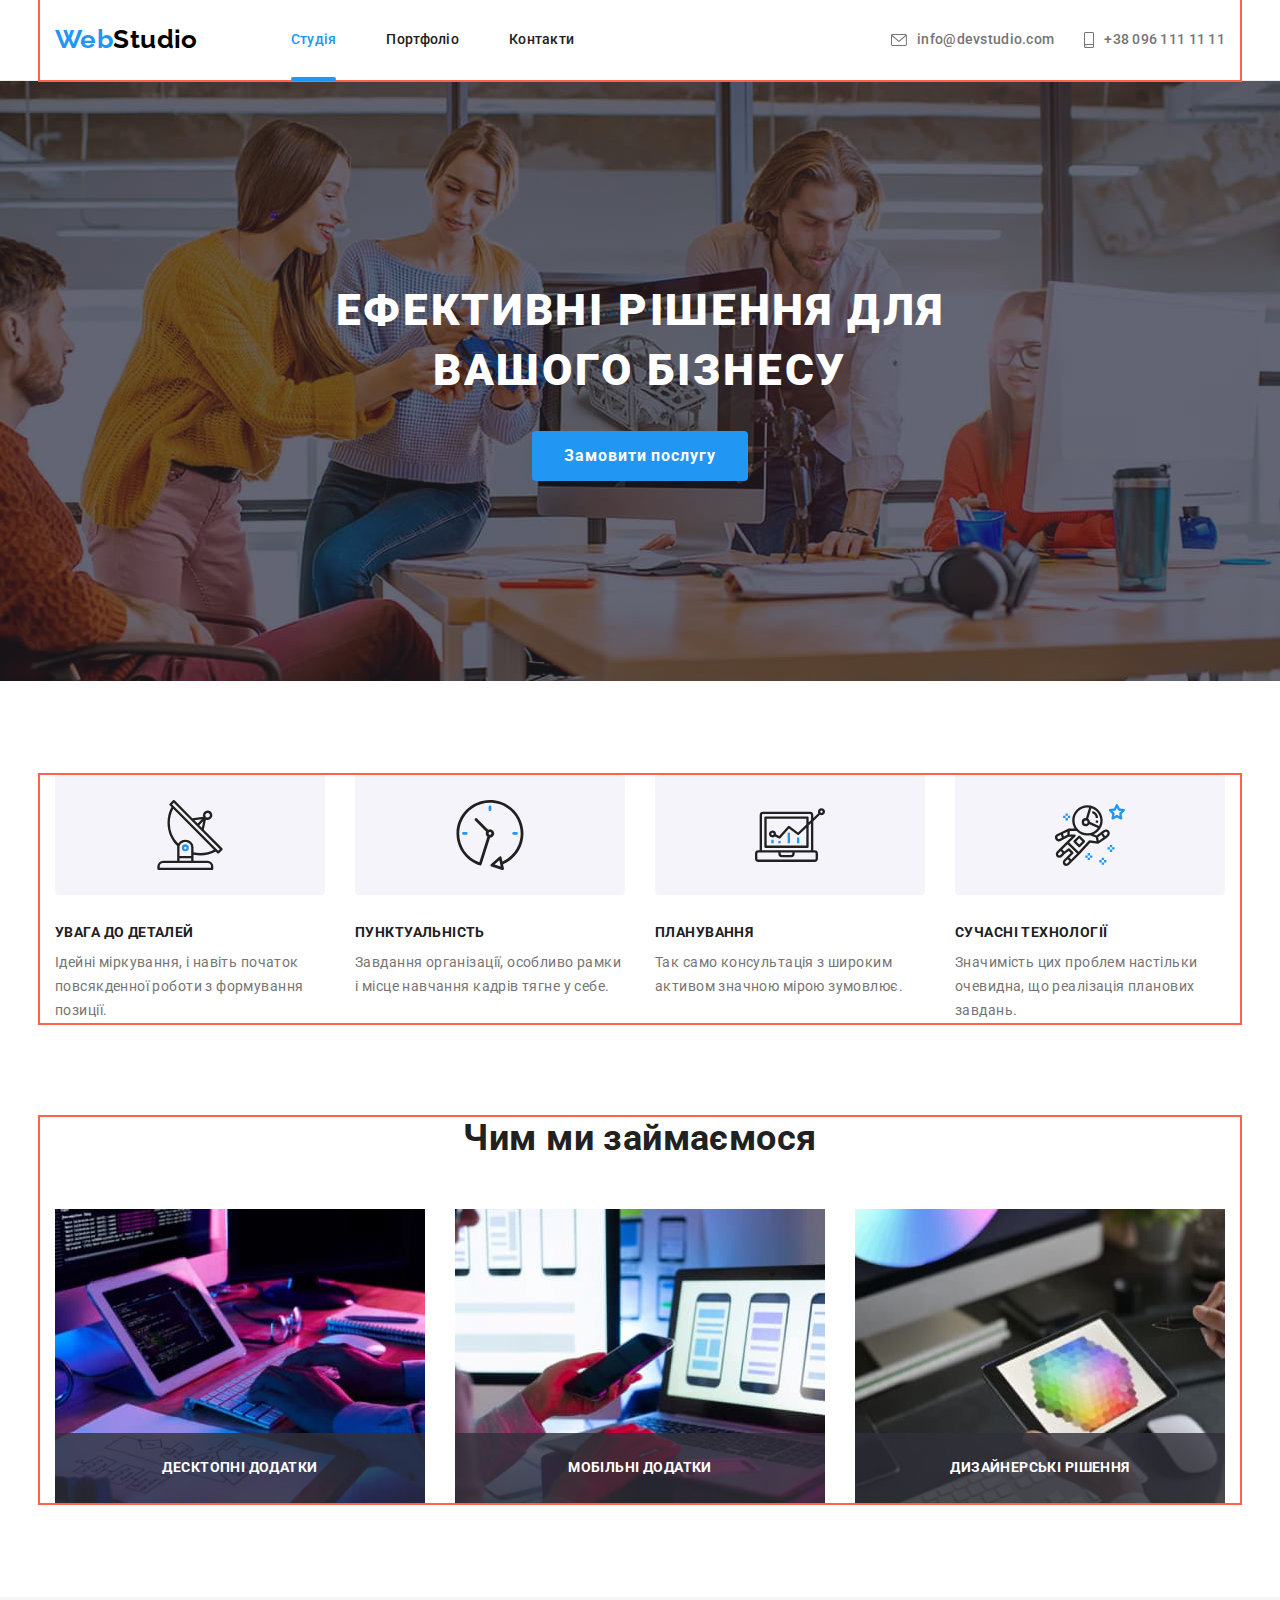
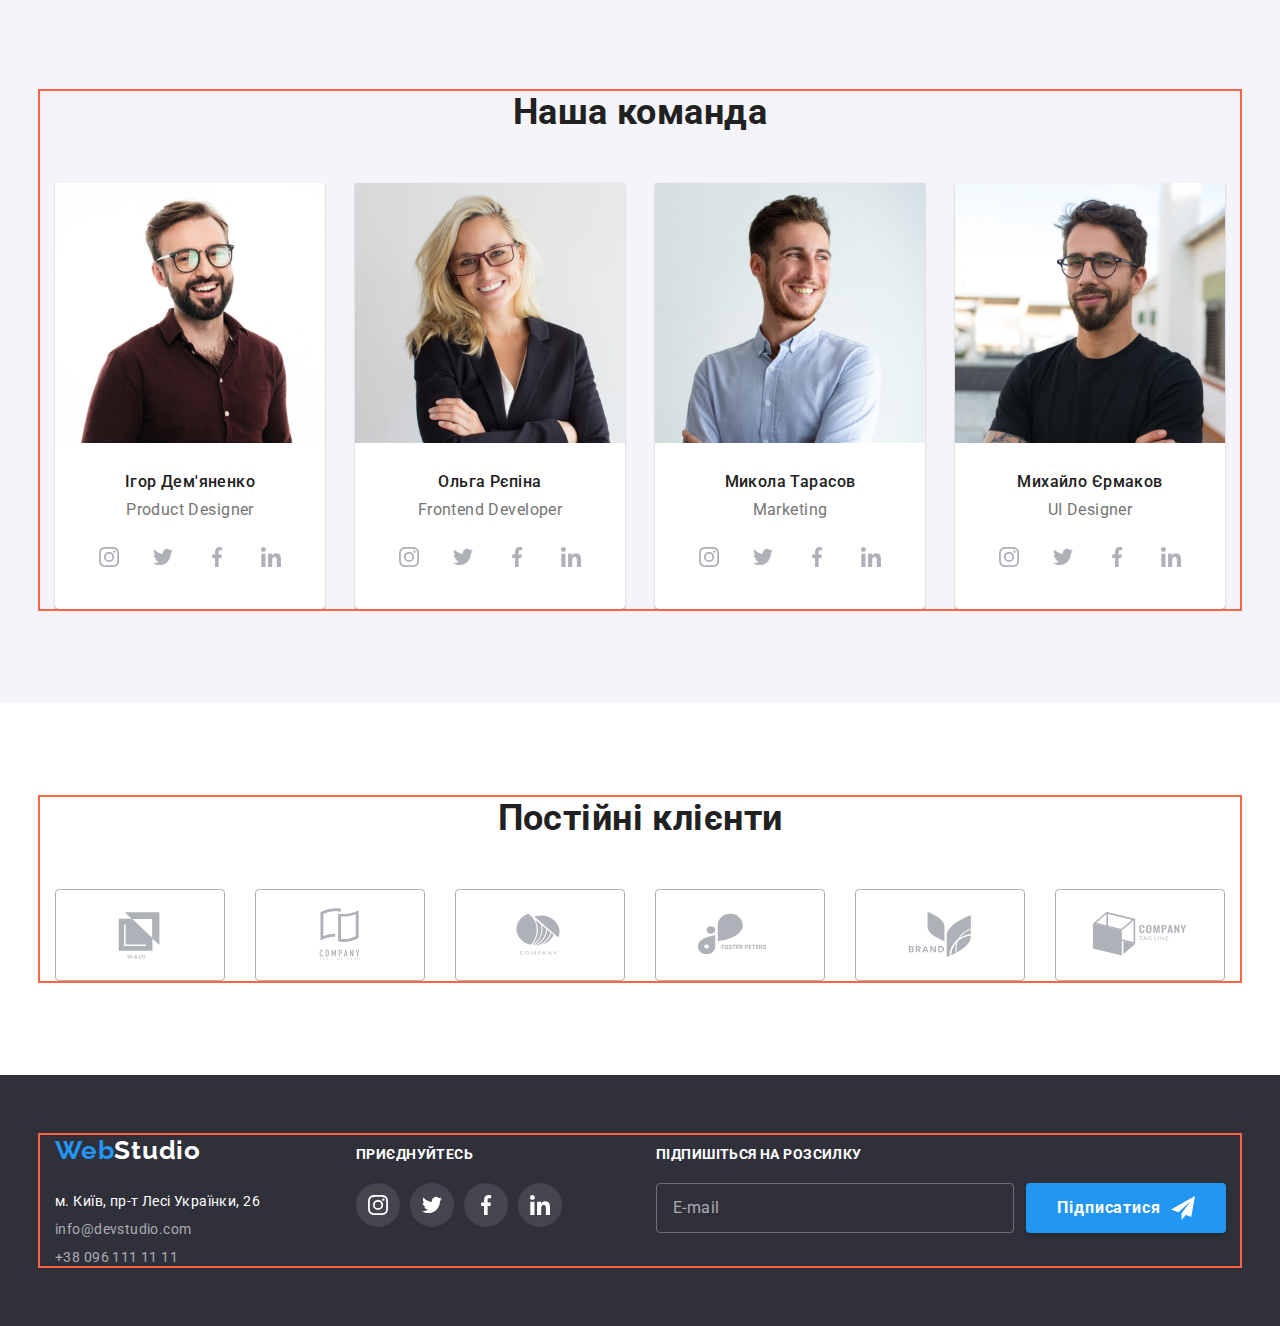
==== commit 5eabbb3d: "Update redme" ====
--- a/index.html
+++ b/index.html
@@ -103,8 +103,6 @@
 
                 </div>
             </div>
-
-        
     </header>
     <main>
         <!------------------------------ HERO ------------------------------------>
--- a/css/main.min.css
+++ b/css/main.min.css
@@ -1 +1 @@
-:root{--primary-text-color: #757575;--secondary-text-color: #212121;--accent-color: #2196F3;--primary-background-color: #ffffff;--secondary-background-color: #F5F4FA;--accent-background-color: #2F303A;--primary-white-color: #ffffff;--card-set-gap: 30px;--icon-color: #afb1b8;--transition: 250ms cubic-bezier(0.4, 0, 0.2, 1);--grad: linear-gradient(rgba(47, 48, 58, 0.4), rgba(47, 48, 58, 0.4))}h1,h2,h3,h4,h5,h6,p{margin:0}.list{padding:0;margin:0;list-style:none}button{cursor:pointer}address{font-style:normal}img{display:block;max-width:100%;height:auto;width:100%}body{background-color:var(--primary-background-color);color:var(--primary-text-color);font-family:Roboto,sans-serif;font-size:14px;letter-spacing:.03em}.no-scroll{overflow:hidden}.visually-hidden{position:absolute;width:1px;height:1px;margin:-1px;border:0;padding:0;white-space:nowrap;-webkit-clip-path:inset(100%);clip-path:inset(100%);clip:rect(0 0 0 0);overflow:hidden}.container{width:100%;padding-left:15px;padding-right:15px;margin-left:auto;margin-right:auto}@media screen and (min-width: 480px){.container{max-width:480px}}@media screen and (min-width: 768px){.container{max-width:768px}}@media screen and (min-width: 1200px){.container{max-width:1200px}}.button{border:1px solid rgba(0,0,0,0);border-radius:4px}.button--primary{min-width:200px;height:50px;border:0;padding:0;color:var(--primary-white-color);background-color:var(--accent-color);font-weight:700;font-size:16px;line-height:1.86;letter-spacing:.06em;-webkit-transition:background-color var(--transition);transition:background-color var(--transition)}@media screen and (min-width: 768px){.button--primary{min-width:216px}}.button--primary:hover,.button--primary:focus{background-color:#188ce8}.button--secondary{padding:6px 22px;color:var(--secondary-text-color);background-color:var(--secondary-background-color);font-weight:500;font-size:16px;line-height:1.63;letter-spacing:.03em;-webkit-transition:background-color var(--transition),color var(--transition),-webkit-box-shadow var(--transition);transition:background-color var(--transition),color var(--transition),-webkit-box-shadow var(--transition);transition:background-color var(--transition),color var(--transition),box-shadow var(--transition);transition:background-color var(--transition),color var(--transition),box-shadow var(--transition),-webkit-box-shadow var(--transition)}.button--secondary:hover,.button--secondary:focus{color:var(--primary-white-color);background-color:var(--accent-color);-webkit-box-shadow:0px 3px 1px rgba(0,0,0,.1),0px 1px 2px rgba(0,0,0,.08),0px 2px 2px rgba(0,0,0,.12);box-shadow:0px 3px 1px rgba(0,0,0,.1),0px 1px 2px rgba(0,0,0,.08),0px 2px 2px rgba(0,0,0,.12)}@media screen and (min-width: 768px){.header{border-bottom-width:1px;border-bottom-style:solid;border-bottom-color:#ececec}}.header--portfolio{border-bottom-width:1px;border-bottom-style:solid;border-bottom-color:#ececec}.header__container{display:-webkit-box;display:-ms-flexbox;display:flex;-webkit-box-align:center;-ms-flex-align:center;align-items:center}.logo{color:#000;font-family:Raleway,sans-serif;font-weight:700;font-size:26px;line-height:1.2;text-decoration:none}.header__logo{margin-right:88px}@media screen and (min-width: 1200px){.header__logo{margin-right:93px}}.logo__accent{color:var(--accent-color)}.menu{display:none;gap:50px}@media screen and (min-width: 768px){.menu{display:-webkit-box;display:-ms-flexbox;display:flex}}.menu__link{display:block;padding-top:32px;padding-bottom:32px;color:var(--secondary-text-color);font-weight:500;font-size:14px;line-height:1.14;letter-spacing:.02em;text-decoration:none;-webkit-transition:color var(--transition);transition:color var(--transition)}.menu__link:hover,.menu__link:focus{color:var(--accent-color)}.menu__link.current{position:relative;color:var(--accent-color)}.menu__link.current::after{content:"";display:inline-block;position:absolute;bottom:-1px;left:0;width:100%;height:4px;background-color:var(--accent-color);border-radius:2px}.header-contacts{display:none;margin-left:auto;gap:10px}@media screen and (min-width: 768px){.header-contacts{display:-webkit-box;display:-ms-flexbox;display:flex;-webkit-box-orient:vertical;-webkit-box-direction:normal;-ms-flex-direction:column;flex-direction:column;-webkit-box-pack:justify;-ms-flex-pack:justify;justify-content:space-between}}@media screen and (min-width: 1200px){.header-contacts{-webkit-box-orient:horizontal;-webkit-box-direction:normal;-ms-flex-direction:row;flex-direction:row;gap:30px}}.header-contacts__link{display:-webkit-box;display:-ms-flexbox;display:flex;-webkit-box-align:center;-ms-flex-align:center;align-items:center;color:var(--primary-text-color);font-weight:500;font-size:12px;line-height:1.16;letter-spacing:.02em;text-decoration:none;-webkit-transition:color var(--transition);transition:color var(--transition)}@media screen and (min-width: 1200px){.header-contacts__link{font-weight:500;font-size:14px;line-height:1.14;letter-spacing:.02em;padding-top:32px;padding-bottom:32px}}.header-contacts__link:hover,.header-contacts__link:focus{color:var(--accent-color)}.header-contacts__icon{margin-right:8px;fill:var(--primary-text-color);-webkit-transition:fill var(--transition);transition:fill var(--transition)}@media screen and (min-width: 1200px){.header-contacts__icon{margin-right:10px}}.header-contacts__link:hover .header-contacts__icon,.header-contacts__link:focus .header-contacts__icon{fill:var(--accent-color)}@media screen and (min-width: 1200px){.header-contacts__icon.envelope{width:16px;height:12px}.header-contacts__icon.smartphone{width:10px;height:16px}}.menu-open{width:40px;height:40px;display:-webkit-box;display:-ms-flexbox;display:flex;-webkit-box-align:center;-ms-flex-align:center;align-items:center;-webkit-box-pack:center;-ms-flex-pack:center;justify-content:center;margin-left:auto;margin-top:10px;margin-bottom:10px;padding:0;border:0;background-color:rgba(0,0,0,0)}@media screen and (min-width: 768px){.menu-open{display:none}}.menu-open-icon{-webkit-transition:fill var(--transition);transition:fill var(--transition)}.menu-open:hover .menu-open-icon,.menu-open:focus .menu-open-icon{fill:var(--accent-color)}.mob-menu{position:fixed;top:0;z-index:1;width:100vw;height:100vh;background-color:#fff;padding-top:48px;padding-bottom:48px;-webkit-transition:opacity var(--transition),visibility var(--transition);transition:opacity var(--transition),visibility var(--transition)}@media screen and (min-width: 768px){.mob-menu{display:none}}.mob-menu.is-hidden{opacity:0;visibility:hidden;pointer-events:none}.mob-menu__container{display:-webkit-box;display:-ms-flexbox;display:flex;-webkit-box-orient:vertical;-webkit-box-direction:normal;-ms-flex-direction:column;flex-direction:column;-webkit-box-pack:justify;-ms-flex-pack:justify;justify-content:space-between;width:100%;height:100%;padding-left:40px;padding-right:40px;margin-left:auto;margin-right:auto;overflow:auto}.menu-close{position:absolute;top:21px;right:25px;width:40px;height:40px;display:-webkit-box;display:-ms-flexbox;display:flex;-webkit-box-align:center;-ms-flex-align:center;align-items:center;-webkit-box-pack:center;-ms-flex-pack:center;justify-content:center;padding:0;border:0;background-color:rgba(0,0,0,0)}.menu-close-icon{-webkit-transition:fill var(--transition);transition:fill var(--transition)}.menu-close:hover .menu-close-icon,.menu-close:focus .menu-close-icon{fill:var(--accent-color)}.mob-menu__list{margin-bottom:306px}.mob-menu__item:not(:last-child){margin-bottom:32px}.mob-menu__link{font-weight:500;font-size:40px;line-height:1.18;letter-spacing:.02em;color:#212121;text-decoration:none;-webkit-transition:color var(--transition);transition:color var(--transition)}.mob-menu__link:hover,.mob-menu__link:focus{color:var(--accent-color)}.mob-menu-contacts__item{margin-top:32px}.mob-menu-contacts__tel{font-weight:500;font-size:27px;line-height:1.18;letter-spacing:.02em;color:var(--accent-color);text-decoration:none}@media screen and (min-width: 480px){.mob-menu-contacts__tel{font-weight:500;font-size:34px;line-height:1.18;letter-spacing:.02em}}.mob-menu-contacts__mail{font-weight:500;font-size:24px;line-height:1.17;letter-spacing:.02em;color:var(--primary-text-color);text-decoration:none}.mob-soc{display:-webkit-box;display:-ms-flexbox;display:flex;gap:10px;margin-top:64px}.mob-soc__item:not(:last-child){padding-right:10px;border-right-width:1px;border-right-style:solid;border-right-color:rgba(33,33,33,.2)}.mob-soc__link{font-weight:500;font-size:13px;line-height:1.22;letter-spacing:.02em;color:var(--accent-color);text-decoration:none}@media screen and (min-width: 480px){.mob-soc__link{font-weight:500;font-size:18px;line-height:1.22;letter-spacing:.02em}}.hero{max-width:100%;height:400px;padding:118px 0;margin-left:auto;margin-right:auto;text-align:center;background-color:#c4c4c4;background-image:var(--grad),url(../../images/hero-bg-mob.jpg);background-repeat:no-repeat;background-position:center;background-size:cover}@media screen and (min-width: 768px){.hero{max-width:768px}}@media screen and (min-width: 1200px){.hero{max-width:1600px;height:600px;padding:200px 0}}@media(min-device-pixel-ratio: 2),(-webkit-min-device-pixel-ratio: 2),(min-resolution: 192dpi),(min-resolution: 2dppx){.hero{background-image:var(--grad),url(../../images/hero-bg-mob-2x.jpg)}}@media screen and (min-width: 480px){.hero{background-image:var(--grad),url(../../images/hero-bg-tab.jpg)}}@media screen and (min-width: 480px)and (min-device-pixel-ratio: 2),screen and (min-width: 480px)and (-webkit-min-device-pixel-ratio: 2),screen and (min-width: 480px)and (min-resolution: 192dpi),screen and (min-width: 480px)and (min-resolution: 2dppx){.hero{background-image:var(--grad),url(../../images/hero-bg-tab-2x.jpg)}}@media screen and (min-width: 768px){.hero{background-image:var(--grad),url(../images/Hero.jpg)}}@media screen and (min-width: 768px)and (min-device-pixel-ratio: 2),screen and (min-width: 768px)and (-webkit-min-device-pixel-ratio: 2),screen and (min-width: 768px)and (min-resolution: 192dpi),screen and (min-width: 768px)and (min-resolution: 2dppx){.hero{background-image:var(--grad),url(../../images/Hero-2x.jpg)}}.hero__title{max-width:360px;margin-right:auto;margin-left:auto;margin-bottom:30px;color:var(--primary-white-color);font-weight:900;font-size:26px;line-height:1.6;letter-spacing:.06em;text-transform:uppercase}@media screen and (min-width: 1200px){.hero__title{max-width:696px}}@media screen and (min-width: 1200px){.hero__title{font-weight:900;font-size:44px;line-height:1.36;letter-spacing:.06em}}.section{padding-top:60px;padding-bottom:60px}@media screen and (min-width: 1200px){.section{padding-top:94px;padding-bottom:94px}}.section__title{margin-bottom:30px;color:var(--secondary-text-color);font-weight:700;font-size:28px;line-height:1.17;text-align:center}@media screen and (min-width: 1200px){.section__title{font-size:36px;margin-bottom:50px}}@media screen and (min-width: 1200px){.features{padding-bottom:0}}.features__list{display:-webkit-box;display:-ms-flexbox;display:flex;-ms-flex-wrap:wrap;flex-wrap:wrap;gap:var(--card-set-gap)}.feature__item{width:100%}@media screen and (min-width: 768px){.feature__item{width:calc((100% - var(--card-set-gap))/2)}}@media screen and (min-width: 1200px){.feature__item{-ms-flex-preferred-size:calc((100% - 3*var(--card-set-gap))/4);flex-basis:calc((100% - 3*var(--card-set-gap))/4)}}.feature__wrap{display:-webkit-box;display:-ms-flexbox;display:flex;-webkit-box-align:center;-ms-flex-align:center;align-items:center;-webkit-box-pack:center;-ms-flex-pack:center;justify-content:center;width:100%;height:120px;border-radius:4px;margin-bottom:30px;background:var(--secondary-background-color)}.feature__icon{width:70px;height:70px}.features__title{margin-bottom:10px;color:var(--secondary-text-color);font-weight:700;font-size:14px;line-height:1.14;text-transform:uppercase;text-align:center}@media screen and (min-width: 768px){.features__title{text-align:left}}.features__text{line-height:1.71}@media screen and (max-width: 1200px){.directions{display:none}}.directions__list{display:-webkit-box;display:-ms-flexbox;display:flex;gap:var(--card-set-gap)}.directions__link{position:relative;text-decoration:none}.directions__label{position:absolute;bottom:0;display:-webkit-box;display:-ms-flexbox;display:flex;-webkit-box-align:center;-ms-flex-align:center;align-items:center;-webkit-box-pack:center;-ms-flex-pack:center;justify-content:center;width:100%;height:70px;background-color:rgba(47,48,58,.8)}.directions__subtitle{font-weight:700;font-size:14px;line-height:1.14;letter-spacing:.03em;text-align:center;text-transform:uppercase;color:#fff}.team{background-color:var(--secondary-background-color)}.team__list{display:-webkit-box;display:-ms-flexbox;display:flex;-ms-flex-wrap:wrap;flex-wrap:wrap;gap:var(--card-set-gap);font-size:16px;line-height:1.12}.team__item{width:100%;background-color:var(--primary-background-color);-webkit-box-shadow:0px 1px 3px rgba(0,0,0,.12),0px 1px 1px rgba(0,0,0,.14),0px 2px 1px rgba(0,0,0,.2);box-shadow:0px 1px 3px rgba(0,0,0,.12),0px 1px 1px rgba(0,0,0,.14),0px 2px 1px rgba(0,0,0,.2);border-radius:0px 0px 4px 4px}@media screen and (min-width: 768px){.team__item{width:calc((100% - var(--card-set-gap))/2)}}@media screen and (min-width: 1200px){.team__item{-ms-flex-preferred-size:calc((100% - 3*var(--card-set-gap))/4);flex-basis:calc((100% - 3*var(--card-set-gap))/4)}}.team__description{padding:30px 0;text-align:center}.team__subtitle{margin-bottom:10px;color:var(--secondary-text-color);font-weight:500;font-size:16px}.team__text{margin-bottom:16px}.soc-list{display:-webkit-box;display:-ms-flexbox;display:flex;-webkit-box-pack:center;-ms-flex-pack:center;justify-content:center;gap:10px}.soc-list__item{width:44px;height:44px}.soc-list__link{display:-webkit-box;display:-ms-flexbox;display:flex;-webkit-box-align:center;-ms-flex-align:center;align-items:center;-webkit-box-pack:center;-ms-flex-pack:center;justify-content:center;width:100%;height:100%;border-radius:50%;background-color:var(--primary-background-color);-webkit-transition:background-color var(--transition);transition:background-color var(--transition)}.soc-list__link:hover,.soc-list__link:focus{background-color:var(--accent-color)}.soc-list__icon{fill:var(--icon-color);width:20px;height:20px;-webkit-transition:fill var(--transition);transition:fill var(--transition)}.soc-list__link:hover .soc-list__icon,.soc-list__link:focus .soc-list__icon{fill:var(--primary-white-color)}.clients__list{display:-webkit-box;display:-ms-flexbox;display:flex;-ms-flex-wrap:wrap;flex-wrap:wrap;gap:var(--card-set-gap)}.clients__item{width:calc((100% - var(--card-set-gap))/2)}@media screen and (min-width: 768px){.clients__item{width:calc((100% - 2*var(--card-set-gap))/3)}}@media screen and (min-width: 1200px){.clients__item{-ms-flex-preferred-size:calc((100% - 5*var(--card-set-gap))/6);flex-basis:calc((100% - 5*var(--card-set-gap))/6)}}.clients__link{display:-webkit-box;display:-ms-flexbox;display:flex;-webkit-box-align:center;-ms-flex-align:center;align-items:center;-webkit-box-pack:center;-ms-flex-pack:center;justify-content:center;width:100%;height:92px;border:1px solid #afb1b8;border-radius:4px;-webkit-transition:border-color var(--transition);transition:border-color var(--transition)}.clients__link:hover,.clients__link:focus{border-color:var(--accent-color)}.clients__icon{width:106px;height:60px;fill:var(--icon-color);-webkit-transition:fill var(--transition);transition:fill var(--transition)}.clients__link:hover .clients__icon,.clients__link:focus .clients__icon{fill:var(--accent-color)}.filter{display:-webkit-box;display:-ms-flexbox;display:flex;-webkit-box-pack:start;-ms-flex-pack:start;justify-content:flex-start;-ms-flex-wrap:wrap;flex-wrap:wrap;-webkit-column-gap:8px;-moz-column-gap:8px;column-gap:8px;row-gap:15px;margin-bottom:40px}@media screen and (min-width: 768px){.filter{-webkit-box-pack:center;-ms-flex-pack:center;justify-content:center;margin-bottom:30px}}@media screen and (min-width: 1200px){.filter{margin-bottom:50px}}.card-set{display:-webkit-box;display:-ms-flexbox;display:flex;-ms-flex-wrap:wrap;flex-wrap:wrap;gap:var(--card-set-gap)}.card-set__item{width:100%;background-color:var(--primary-background-color)}@media screen and (min-width: 768px){.card-set__item{width:calc((100% - var(--card-set-gap))/2)}}@media screen and (min-width: 1200px){.card-set__item{-ms-flex-preferred-size:calc((100% - 2*var(--card-set-gap))/3);flex-basis:calc((100% - 2*var(--card-set-gap))/3)}}.card-set__link{display:-webkit-box;display:-ms-flexbox;display:flex;-webkit-box-orient:vertical;-webkit-box-direction:normal;-ms-flex-direction:column;flex-direction:column;height:100%;text-decoration:none;-webkit-transition:-webkit-box-shadow var(--transition);transition:-webkit-box-shadow var(--transition);transition:box-shadow var(--transition);transition:box-shadow var(--transition), -webkit-box-shadow var(--transition)}.card-set__link:hover,.card-set__link:focus{-webkit-box-shadow:0px 1px 1px rgba(0,0,0,.12),0px 4px 4px rgba(0,0,0,.06),1px 4px 6px rgba(0,0,0,.16);box-shadow:0px 1px 1px rgba(0,0,0,.12),0px 4px 4px rgba(0,0,0,.06),1px 4px 6px rgba(0,0,0,.16)}.card-set__top-wrap{position:relative;overflow:hidden}.card-set__top-text{position:absolute;top:0;height:100%;padding:63px 24px;font-size:18px;line-height:1.56;letter-spacing:.03em;color:#fff;background-color:rgba(33,150,243,.9);-webkit-transform:translateY(100%);transform:translateY(100%);-webkit-transition:-webkit-transform var(--transition);transition:-webkit-transform var(--transition);transition:transform var(--transition);transition:transform var(--transition), -webkit-transform var(--transition)}.card-set__item:hover .card-set__top-text{-webkit-transform:translateY(0);transform:translateY(0)}.card-set__discription{-webkit-box-flex:1;-ms-flex-positive:1;flex-grow:1;padding:20px 24px;border-bottom:1px solid #eee;border-right:1px solid #eee;border-left:1px solid #eee}.card-set__title{margin-bottom:4px;color:var(--secondary-text-color);font-weight:700;font-size:18px;line-height:2;letter-spacing:.06em}.card-set__text{color:var(--primary-text-color);font-size:16px;line-height:1.88}.footer{padding-top:60px;padding-bottom:60px;background-color:var(--accent-background-color);color:var(--primary-white-color)}.footer__wrap{display:-webkit-box;display:-ms-flexbox;display:flex;-webkit-box-align:baseline;-ms-flex-align:baseline;align-items:baseline;-webkit-box-orient:vertical;-webkit-box-direction:normal;-ms-flex-direction:column;flex-direction:column;-webkit-box-align:center;-ms-flex-align:center;align-items:center}@media screen and (min-width: 1200px){.footer__wrap{-webkit-box-orient:horizontal;-webkit-box-direction:normal;-ms-flex-direction:row;flex-direction:row;-webkit-box-align:baseline;-ms-flex-align:baseline;align-items:baseline}}@media screen and (min-width: 768px){.tab-wrap{display:-webkit-box;display:-ms-flexbox;display:flex;-webkit-box-align:baseline;-ms-flex-align:baseline;align-items:baseline}}.footer-contacts{text-align:center}@media screen and (min-width: 1200px){.footer-contacts{text-align:left}}.footer__logo{display:block;margin-bottom:28px;font-weight:700;font-size:24px;line-height:1.17;letter-spacing:.03em;color:var(--primary-white-color)}@media screen and (min-width: 1200px){.footer__logo{font-weight:700;font-size:26px;line-height:1.2}}.footer-contacts__list{line-height:1.14;min-width:207px}.footer-contacts__link{display:block;margin-top:12px;color:rgba(255,255,255,.6);text-decoration:none;-webkit-transition:color var(--transition);transition:color var(--transition)}.footer-contacts__link:hover,.footer-contacts__link:focus{color:var(--accent-color)}@media screen and (min-width: 768px){.footer-socials{margin-left:165px}}@media screen and (min-width: 1200px){.footer-socials{margin-left:94px}}.footer-socials__title{text-align:center;margin-top:60px;margin-bottom:20px;font-weight:700;font-size:14px;line-height:1.14;letter-spacing:.03em;text-transform:uppercase;color:var(--primary-white-color)}@media screen and (min-width: 1200px){.footer-socials__title{text-align:left;margin-top:0}}.footer-socials__list{display:-webkit-box;display:-ms-flexbox;display:flex;-webkit-box-pack:center;-ms-flex-pack:center;justify-content:center;gap:10px}.footer-socials__item{width:44px;height:44px}.footer-socials__link{display:-webkit-box;display:-ms-flexbox;display:flex;-webkit-box-align:center;-ms-flex-align:center;align-items:center;-webkit-box-pack:center;-ms-flex-pack:center;justify-content:center;width:100%;height:100%;border-radius:50%;background-color:rgba(255,255,255,.1);-webkit-transition:background-color var(--transition);transition:background-color var(--transition)}.footer-socials__link:hover,.footer-socials__link:focus{background-color:var(--accent-color)}.footer-socials__icon{fill:var(--primary-white-color);width:20px;height:20px}.footer-send{width:100%;text-align:center}@media screen and (min-width: 1200px){.footer-send{margin-left:94px;text-align:left}}.footer-send__title{margin-top:60px;margin-bottom:20px;font-weight:700;font-size:14px;line-height:1.14;letter-spacing:.03em;text-transform:uppercase;color:var(--primary-background-color)}@media screen and (min-width: 1200px){.footer-send__title{margin-top:0}}.footer-send__form{display:-webkit-box;display:-ms-flexbox;display:flex;gap:20px;-webkit-box-orient:vertical;-webkit-box-direction:normal;-ms-flex-direction:column;flex-direction:column;-webkit-box-align:center;-ms-flex-align:center;align-items:center}@media screen and (min-width: 1200px){.footer-send__form{-webkit-box-orient:horizontal;-webkit-box-direction:normal;-ms-flex-direction:row;flex-direction:row;gap:12px}}.footer-send__input{width:100%;height:50px;padding-left:16px;border:1px solid rgba(255,255,255,.3);border-radius:4px;background-color:rgba(0,0,0,0);outline:rgba(0,0,0,0);color:rgba(255,255,255,.6);-webkit-transition:border-color var(--transition);transition:border-color var(--transition)}@media screen and (min-width: 480px){.footer-send__input{width:450px}}@media screen and (min-width: 1200px){.footer-send__input{width:358px}}.footer-send__input::-webkit-input-placeholder{font-size:16px;line-height:1.25;letter-spacing:.03em;color:rgba(255,255,255,.6)}.footer-send__input::-moz-placeholder{font-size:16px;line-height:1.25;letter-spacing:.03em;color:rgba(255,255,255,.6)}.footer-send__input:-ms-input-placeholder{font-size:16px;line-height:1.25;letter-spacing:.03em;color:rgba(255,255,255,.6)}.footer-send__input::-ms-input-placeholder{font-size:16px;line-height:1.25;letter-spacing:.03em;color:rgba(255,255,255,.6)}.footer-send__input::placeholder{font-size:16px;line-height:1.25;letter-spacing:.03em;color:rgba(255,255,255,.6)}.footer-send__input:focus,.footer-send__input:hover{border-color:var(--accent-color)}.footer-send__btn{display:-webkit-box;display:-ms-flexbox;display:flex;-webkit-box-align:center;-ms-flex-align:center;align-items:center;-webkit-box-pack:center;-ms-flex-pack:center;justify-content:center;min-width:200px;height:50px;-webkit-box-shadow:0px 4px 4px rgba(0,0,0,.15);box-shadow:0px 4px 4px rgba(0,0,0,.15);color:var(--primary-white-color);background-color:var(--accent-color);font-weight:700;font-size:16px;line-height:1.86;letter-spacing:.06em;-webkit-transition:background-color var(--transition);transition:background-color var(--transition)}.footer-send__btn:hover,.footer-send__btn:focus{background-color:#188ce8}.footer-send__icon{fill:var(--primary-white-color);margin-left:10px}.backdrop{position:fixed;top:0;width:100vw;height:100vh;background-color:rgba(0,0,0,.2);-webkit-transition:opacity var(--transition),visibility var(--transition);transition:opacity var(--transition),visibility var(--transition)}.backdrop.is-hidden{opacity:0;visibility:hidden;pointer-events:none}.modal{position:absolute;top:50%;left:50%;-webkit-transform:translate(-50%, -50%) scaleY(1);transform:translate(-50%, -50%) scaleY(1);width:calc(100% - 20px);min-height:650px;border-radius:4px;background-color:var(--primary-background-color);padding:40px;-webkit-transition:-webkit-transform var(--transition);transition:-webkit-transform var(--transition);transition:transform var(--transition);transition:transform var(--transition), -webkit-transform var(--transition)}@media screen and (min-width: 480px){.modal{width:450px;min-height:609px}}@media screen and (min-width: 1200px){.modal{width:528px;min-height:581px}}.backdrop.is-hidden .modal{-webkit-transform:translate(-50%, -50%) scaleY(0);transform:translate(-50%, -50%) scaleY(0)}.modal__close-btn{position:absolute;right:10px;top:10px;display:-webkit-box;display:-ms-flexbox;display:flex;-webkit-box-align:center;-ms-flex-align:center;align-items:center;-webkit-box-pack:center;-ms-flex-pack:center;justify-content:center;width:30px;height:30px;background:rgba(0,0,0,0);border:1px solid rgba(0,0,0,.1);border-radius:50%}.modal__close-icon{-webkit-transition:fill var(--transition);transition:fill var(--transition)}.modal__close-btn:hover .modal__close-icon,.modal__close-btn:focus .modal__close-icon{fill:var(--accent-color)}.modal__title{text-align:center;margin-bottom:12px;font-weight:700;font-size:19px;line-height:1.15;letter-spacing:.03em;text-align:center;color:var(--secondary-text-color)}@media screen and (min-width: 480px){.modal__title{font-size:20px}}.modal__field{margin-bottom:10px}.modal__label{display:block;margin-bottom:4px;font-size:12px;line-height:1.17;letter-spacing:.01em;color:var(--primary-text-color)}.modal__wrap{position:relative}.modal__input{width:100%;max-width:448px;height:40px;border-radius:4px;border:1px solid rgba(33,33,33,.2);background-color:rgba(0,0,0,0);padding-left:42px;outline:rgba(0,0,0,0);-webkit-transition:border-color var(--transition);transition:border-color var(--transition)}.modal__input:focus,.modal__input:hover{border-color:var(--accent-color)}.modal__icon{position:absolute;left:15px;top:50%;-webkit-transform:translateY(-50%);transform:translateY(-50%);-webkit-transition:fill var(--transition);transition:fill var(--transition)}.modal__input:focus+.modal__icon,.modal__input:hover+.modal__icon{fill:var(--accent-color)}.modal__text-field{margin-bottom:20px}.modal__comment{width:100%;max-width:448px;height:120px;border:1px solid rgba(33,33,33,.2);border-radius:4px;resize:none;padding:12px 16px;background-color:rgba(0,0,0,0);outline:rgba(0,0,0,0);-webkit-transition:border-color var(--transition);transition:border-color var(--transition)}.modal__comment:focus,.modal__comment:hover{border-color:var(--accent-color)}.modal__comment::-webkit-input-placeholder{font-size:12px;line-height:1.17;letter-spacing:.01em;color:rgba(117,117,117,.5)}.modal__comment::-moz-placeholder{font-size:12px;line-height:1.17;letter-spacing:.01em;color:rgba(117,117,117,.5)}.modal__comment:-ms-input-placeholder{font-size:12px;line-height:1.17;letter-spacing:.01em;color:rgba(117,117,117,.5)}.modal__comment::-ms-input-placeholder{font-size:12px;line-height:1.17;letter-spacing:.01em;color:rgba(117,117,117,.5)}.modal__comment::placeholder{font-size:12px;line-height:1.17;letter-spacing:.01em;color:rgba(117,117,117,.5)}.check{margin-bottom:30px;display:-webkit-box;display:-ms-flexbox;display:flex;-webkit-box-pack:center;-ms-flex-pack:center;justify-content:center}.check__label{display:-webkit-box;display:-ms-flexbox;display:flex;-webkit-box-align:center;-ms-flex-align:center;align-items:center;font-size:12px;line-height:1.16;letter-spacing:.03em;color:var(--primary-text-color)}@media screen and (min-width: 1200px){.check__label{font-size:14px;line-height:1.71;letter-spacing:.03em}}.check__label span{display:-webkit-box;display:-ms-flexbox;display:flex;-webkit-box-align:center;-ms-flex-align:center;align-items:center;-webkit-box-pack:center;-ms-flex-pack:center;justify-content:center;width:16px;height:15px;border:1px solid #212121;border-radius:2px;margin-right:8px;fill:rgba(0,0,0,0)}.check__input:checked+.check__label span{background-color:var(--accent-color);border:none;fill:#fff}.check__policy{position:relative;display:block;margin-left:3px;padding:2px;color:var(--accent-color);text-decoration:none}.check__policy::after{content:"";display:inline-block;position:absolute;bottom:5px;left:0;width:100%;height:1px;background-color:var(--accent-color);border-radius:1px}.modal__btn{position:absolute;left:50%;-webkit-transform:translateX(-50%);transform:translateX(-50%);min-width:200px;height:50px;-webkit-box-shadow:0px 4px 4px rgba(0,0,0,.15);box-shadow:0px 4px 4px rgba(0,0,0,.15);color:var(--primary-white-color);background-color:var(--accent-color);font-weight:700;font-size:16px;line-height:1.86;letter-spacing:.06em;-webkit-transition:background-color var(--transition);transition:background-color var(--transition)}.modal__btn:hover,.modal__btn:focus{background-color:#188ce8}/*# sourceMappingURL=main.min.css.map */+:root{--primary-text-color: #757575;--secondary-text-color: #212121;--accent-color: #2196F3;--primary-background-color: #ffffff;--secondary-background-color: #F5F4FA;--accent-background-color: #2F303A;--primary-white-color: #ffffff;--card-set-gap: 30px;--icon-color: #afb1b8;--transition: 250ms cubic-bezier(0.4, 0, 0.2, 1);--grad: linear-gradient(rgba(47, 48, 58, 0.4), rgba(47, 48, 58, 0.4))}h1,h2,h3,h4,h5,h6,p{margin:0}.list{padding:0;margin:0;list-style:none}button{cursor:pointer}address{font-style:normal}img{display:block;max-width:100%;height:auto;width:100%}body{background-color:var(--primary-background-color);color:var(--primary-text-color);font-family:Roboto,sans-serif;font-size:14px;letter-spacing:.03em}.no-scroll{overflow:hidden}.visually-hidden{position:absolute;width:1px;height:1px;margin:-1px;border:0;padding:0;white-space:nowrap;-webkit-clip-path:inset(100%);clip-path:inset(100%);clip:rect(0 0 0 0);overflow:hidden}.container{width:100%;padding-left:15px;padding-right:15px;margin-left:auto;margin-right:auto;outline:2px solid tomato}@media screen and (min-width: 480px){.container{max-width:480px}}@media screen and (min-width: 768px){.container{max-width:768px}}@media screen and (min-width: 1200px){.container{max-width:1200px}}.button{border:1px solid rgba(0,0,0,0);border-radius:4px}.button--primary{min-width:200px;height:50px;border:0;padding:0;color:var(--primary-white-color);background-color:var(--accent-color);font-weight:700;font-size:16px;line-height:1.86;letter-spacing:.06em;-webkit-transition:background-color var(--transition);transition:background-color var(--transition)}@media screen and (min-width: 768px){.button--primary{min-width:216px}}.button--primary:hover,.button--primary:focus{background-color:#188ce8}.button--secondary{padding:6px 22px;color:var(--secondary-text-color);background-color:var(--secondary-background-color);font-weight:500;font-size:16px;line-height:1.63;letter-spacing:.03em;-webkit-transition:background-color var(--transition),color var(--transition),-webkit-box-shadow var(--transition);transition:background-color var(--transition),color var(--transition),-webkit-box-shadow var(--transition);transition:background-color var(--transition),color var(--transition),box-shadow var(--transition);transition:background-color var(--transition),color var(--transition),box-shadow var(--transition),-webkit-box-shadow var(--transition)}.button--secondary:hover,.button--secondary:focus{color:var(--primary-white-color);background-color:var(--accent-color);-webkit-box-shadow:0px 3px 1px rgba(0,0,0,.1),0px 1px 2px rgba(0,0,0,.08),0px 2px 2px rgba(0,0,0,.12);box-shadow:0px 3px 1px rgba(0,0,0,.1),0px 1px 2px rgba(0,0,0,.08),0px 2px 2px rgba(0,0,0,.12)}@media screen and (min-width: 768px){.header{border-bottom-width:1px;border-bottom-style:solid;border-bottom-color:#ececec}}.header--portfolio{border-bottom-width:1px;border-bottom-style:solid;border-bottom-color:#ececec}.header__container{display:-webkit-box;display:-ms-flexbox;display:flex;-webkit-box-align:center;-ms-flex-align:center;align-items:center}.logo{color:#000;font-family:Raleway,sans-serif;font-weight:700;font-size:26px;line-height:1.2;text-decoration:none}.header__logo{margin-right:88px}@media screen and (min-width: 1200px){.header__logo{margin-right:93px}}.logo__accent{color:var(--accent-color)}.menu{display:none;gap:50px}@media screen and (min-width: 768px){.menu{display:-webkit-box;display:-ms-flexbox;display:flex}}.menu__link{display:block;padding-top:32px;padding-bottom:32px;color:var(--secondary-text-color);font-weight:500;font-size:14px;line-height:1.14;letter-spacing:.02em;text-decoration:none;-webkit-transition:color var(--transition);transition:color var(--transition)}.menu__link:hover,.menu__link:focus{color:var(--accent-color)}.menu__link.current{position:relative;color:var(--accent-color)}.menu__link.current::after{content:"";display:inline-block;position:absolute;bottom:-1px;left:0;width:100%;height:4px;background-color:var(--accent-color);border-radius:2px}.header-contacts{display:none;margin-left:auto;gap:10px}@media screen and (min-width: 768px){.header-contacts{display:-webkit-box;display:-ms-flexbox;display:flex;-webkit-box-orient:vertical;-webkit-box-direction:normal;-ms-flex-direction:column;flex-direction:column;-webkit-box-pack:justify;-ms-flex-pack:justify;justify-content:space-between}}@media screen and (min-width: 1200px){.header-contacts{-webkit-box-orient:horizontal;-webkit-box-direction:normal;-ms-flex-direction:row;flex-direction:row;gap:30px}}.header-contacts__link{display:-webkit-box;display:-ms-flexbox;display:flex;-webkit-box-align:center;-ms-flex-align:center;align-items:center;color:var(--primary-text-color);font-weight:500;font-size:12px;line-height:1.16;letter-spacing:.02em;text-decoration:none;-webkit-transition:color var(--transition);transition:color var(--transition)}@media screen and (min-width: 1200px){.header-contacts__link{font-weight:500;font-size:14px;line-height:1.14;letter-spacing:.02em;padding-top:32px;padding-bottom:32px}}.header-contacts__link:hover,.header-contacts__link:focus{color:var(--accent-color)}.header-contacts__icon{margin-right:8px;fill:var(--primary-text-color);-webkit-transition:fill var(--transition);transition:fill var(--transition)}@media screen and (min-width: 1200px){.header-contacts__icon{margin-right:10px}}.header-contacts__link:hover .header-contacts__icon,.header-contacts__link:focus .header-contacts__icon{fill:var(--accent-color)}@media screen and (min-width: 1200px){.header-contacts__icon.envelope{width:16px;height:12px}.header-contacts__icon.smartphone{width:10px;height:16px}}.menu-open{width:40px;height:40px;display:-webkit-box;display:-ms-flexbox;display:flex;-webkit-box-align:center;-ms-flex-align:center;align-items:center;-webkit-box-pack:center;-ms-flex-pack:center;justify-content:center;margin-left:auto;margin-top:10px;margin-bottom:10px;padding:0;border:0;background-color:rgba(0,0,0,0)}@media screen and (min-width: 768px){.menu-open{display:none}}.menu-open-icon{-webkit-transition:fill var(--transition);transition:fill var(--transition)}.menu-open:hover .menu-open-icon,.menu-open:focus .menu-open-icon{fill:var(--accent-color)}.mob-menu{position:fixed;top:0;z-index:1;width:100vw;height:100vh;background-color:#fff;padding-top:48px;padding-bottom:48px;-webkit-transition:opacity var(--transition),visibility var(--transition);transition:opacity var(--transition),visibility var(--transition)}@media screen and (min-width: 768px){.mob-menu{display:none}}.mob-menu.is-hidden{opacity:0;visibility:hidden;pointer-events:none}.mob-menu__container{display:-webkit-box;display:-ms-flexbox;display:flex;-webkit-box-orient:vertical;-webkit-box-direction:normal;-ms-flex-direction:column;flex-direction:column;-webkit-box-pack:justify;-ms-flex-pack:justify;justify-content:space-between;width:100%;height:100%;padding-left:40px;padding-right:40px;margin-left:auto;margin-right:auto;overflow:auto}.menu-close{position:absolute;top:21px;right:25px;width:40px;height:40px;display:-webkit-box;display:-ms-flexbox;display:flex;-webkit-box-align:center;-ms-flex-align:center;align-items:center;-webkit-box-pack:center;-ms-flex-pack:center;justify-content:center;padding:0;border:0;background-color:rgba(0,0,0,0)}.menu-close-icon{-webkit-transition:fill var(--transition);transition:fill var(--transition)}.menu-close:hover .menu-close-icon,.menu-close:focus .menu-close-icon{fill:var(--accent-color)}.mob-menu__item:not(:last-child){margin-bottom:32px}.mob-menu__link{font-weight:500;font-size:40px;line-height:1.18;letter-spacing:.02em;color:#212121;text-decoration:none;-webkit-transition:color var(--transition);transition:color var(--transition)}.mob-menu__link:hover,.mob-menu__link:focus{color:var(--accent-color)}.mob-menu-contacts__item{margin-top:32px}.mob-menu-contacts__tel{font-weight:500;font-size:27px;line-height:1.18;letter-spacing:.02em;color:var(--accent-color);text-decoration:none}@media screen and (min-width: 480px){.mob-menu-contacts__tel{font-weight:500;font-size:34px;line-height:1.18;letter-spacing:.02em}}.mob-menu-contacts__mail{font-weight:500;font-size:24px;line-height:1.17;letter-spacing:.02em;color:var(--primary-text-color);text-decoration:none}.mob-soc{display:-webkit-box;display:-ms-flexbox;display:flex;gap:10px;margin-top:64px}.mob-soc__item:not(:last-child){padding-right:10px;border-right-width:1px;border-right-style:solid;border-right-color:rgba(33,33,33,.2)}.mob-soc__link{font-weight:500;font-size:13px;line-height:1.22;letter-spacing:.02em;color:var(--accent-color);text-decoration:none}@media screen and (min-width: 480px){.mob-soc__link{font-weight:500;font-size:18px;line-height:1.22;letter-spacing:.02em}}.hero{max-width:100%;height:400px;padding:118px 0;margin-left:auto;margin-right:auto;text-align:center;background-color:#c4c4c4;background-image:var(--grad),url(../images/hero-bg-mob.jpg);background-repeat:no-repeat;background-position:center;background-size:cover}@media screen and (min-width: 480px){.hero{max-width:480px}}@media screen and (min-width: 768px){.hero{max-width:768px}}@media screen and (min-width: 1200px){.hero{max-width:1600px;height:600px;padding:200px 0}}@media(min-device-pixel-ratio: 2),(-webkit-min-device-pixel-ratio: 2),(min-resolution: 192dpi),(min-resolution: 2dppx){.hero{background-image:var(--grad),url(../images/hero-bg-mob-2x.jpg)}}@media screen and (min-width: 480px){.hero{background-image:var(--grad),url(../images/hero-bg-tab.jpg)}}@media screen and (min-width: 480px)and (min-device-pixel-ratio: 2),screen and (min-width: 480px)and (-webkit-min-device-pixel-ratio: 2),screen and (min-width: 480px)and (min-resolution: 192dpi),screen and (min-width: 480px)and (min-resolution: 2dppx){.hero{background-image:var(--grad),url(../images/hero-bg-tab-2x.jpg)}}@media screen and (min-width: 768px){.hero{background-image:var(--grad),url(../images/Hero.jpg)}}@media screen and (min-width: 768px)and (min-device-pixel-ratio: 2),screen and (min-width: 768px)and (-webkit-min-device-pixel-ratio: 2),screen and (min-width: 768px)and (min-resolution: 192dpi),screen and (min-width: 768px)and (min-resolution: 2dppx){.hero{background-image:var(--grad),url(../images/Hero-2x.jpg)}}.hero__title{max-width:360px;margin-right:auto;margin-left:auto;margin-bottom:30px;color:var(--primary-white-color);font-weight:900;font-size:26px;line-height:1.6;letter-spacing:.06em;text-transform:uppercase}@media screen and (min-width: 1200px){.hero__title{max-width:696px}}@media screen and (min-width: 1200px){.hero__title{font-weight:900;font-size:44px;line-height:1.36;letter-spacing:.06em}}.section{padding-top:60px;padding-bottom:60px}@media screen and (min-width: 1200px){.section{padding-top:94px;padding-bottom:94px}}.section__title{margin-bottom:30px;color:var(--secondary-text-color);font-weight:700;font-size:28px;line-height:1.17;text-align:center}@media screen and (min-width: 1200px){.section__title{font-size:36px;margin-bottom:50px}}@media screen and (min-width: 1200px){.features{padding-bottom:0}}.features__list{display:-webkit-box;display:-ms-flexbox;display:flex;-ms-flex-wrap:wrap;flex-wrap:wrap;gap:var(--card-set-gap)}.feature__item{width:100%}@media screen and (min-width: 768px){.feature__item{width:calc((100% - var(--card-set-gap))/2)}}@media screen and (min-width: 1200px){.feature__item{-ms-flex-preferred-size:calc((100% - 3*var(--card-set-gap))/4);flex-basis:calc((100% - 3*var(--card-set-gap))/4)}}.feature__wrap{display:-webkit-box;display:-ms-flexbox;display:flex;-webkit-box-align:center;-ms-flex-align:center;align-items:center;-webkit-box-pack:center;-ms-flex-pack:center;justify-content:center;width:100%;height:120px;border-radius:4px;margin-bottom:30px;background:var(--secondary-background-color)}.feature__icon{width:70px;height:70px}.features__title{margin-bottom:10px;color:var(--secondary-text-color);font-weight:700;font-size:14px;line-height:1.14;text-transform:uppercase;text-align:center}@media screen and (min-width: 768px){.features__title{text-align:left}}.features__text{line-height:1.71}@media screen and (max-width: 1200px){.directions{display:none}}.directions__list{display:-webkit-box;display:-ms-flexbox;display:flex;gap:var(--card-set-gap)}.directions__link{position:relative;text-decoration:none}.directions__label{position:absolute;bottom:0;display:-webkit-box;display:-ms-flexbox;display:flex;-webkit-box-align:center;-ms-flex-align:center;align-items:center;-webkit-box-pack:center;-ms-flex-pack:center;justify-content:center;width:100%;height:70px;background-color:rgba(47,48,58,.8)}.directions__subtitle{font-weight:700;font-size:14px;line-height:1.14;letter-spacing:.03em;text-align:center;text-transform:uppercase;color:#fff}.team{background-color:var(--secondary-background-color)}.team__list{display:-webkit-box;display:-ms-flexbox;display:flex;-ms-flex-wrap:wrap;flex-wrap:wrap;gap:var(--card-set-gap);font-size:16px;line-height:1.12}.team__item{width:100%;background-color:var(--primary-background-color);-webkit-box-shadow:0px 1px 3px rgba(0,0,0,.12),0px 1px 1px rgba(0,0,0,.14),0px 2px 1px rgba(0,0,0,.2);box-shadow:0px 1px 3px rgba(0,0,0,.12),0px 1px 1px rgba(0,0,0,.14),0px 2px 1px rgba(0,0,0,.2);border-radius:0px 0px 4px 4px}@media screen and (min-width: 768px){.team__item{width:calc((100% - var(--card-set-gap))/2)}}@media screen and (min-width: 1200px){.team__item{-ms-flex-preferred-size:calc((100% - 3*var(--card-set-gap))/4);flex-basis:calc((100% - 3*var(--card-set-gap))/4)}}.team__description{padding:30px 0;text-align:center}.team__subtitle{margin-bottom:10px;color:var(--secondary-text-color);font-weight:500;font-size:16px}.team__text{margin-bottom:16px}.soc-list{display:-webkit-box;display:-ms-flexbox;display:flex;-webkit-box-pack:center;-ms-flex-pack:center;justify-content:center;gap:10px}.soc-list__item{width:44px;height:44px}.soc-list__link{display:-webkit-box;display:-ms-flexbox;display:flex;-webkit-box-align:center;-ms-flex-align:center;align-items:center;-webkit-box-pack:center;-ms-flex-pack:center;justify-content:center;width:100%;height:100%;border-radius:50%;background-color:var(--primary-background-color);-webkit-transition:background-color var(--transition);transition:background-color var(--transition)}.soc-list__link:hover,.soc-list__link:focus{background-color:var(--accent-color)}.soc-list__icon{fill:var(--icon-color);width:20px;height:20px;-webkit-transition:fill var(--transition);transition:fill var(--transition)}.soc-list__link:hover .soc-list__icon,.soc-list__link:focus .soc-list__icon{fill:var(--primary-white-color)}.clients__list{display:-webkit-box;display:-ms-flexbox;display:flex;-ms-flex-wrap:wrap;flex-wrap:wrap;gap:var(--card-set-gap)}.clients__item{width:calc((100% - var(--card-set-gap))/2)}@media screen and (min-width: 768px){.clients__item{width:calc((100% - 2*var(--card-set-gap))/3)}}@media screen and (min-width: 1200px){.clients__item{-ms-flex-preferred-size:calc((100% - 5*var(--card-set-gap))/6);flex-basis:calc((100% - 5*var(--card-set-gap))/6)}}.clients__link{display:-webkit-box;display:-ms-flexbox;display:flex;-webkit-box-align:center;-ms-flex-align:center;align-items:center;-webkit-box-pack:center;-ms-flex-pack:center;justify-content:center;width:100%;height:92px;border:1px solid #afb1b8;border-radius:4px;-webkit-transition:border-color var(--transition);transition:border-color var(--transition)}.clients__link:hover,.clients__link:focus{border-color:var(--accent-color)}.clients__icon{width:106px;height:60px;fill:var(--icon-color);-webkit-transition:fill var(--transition);transition:fill var(--transition)}.clients__link:hover .clients__icon,.clients__link:focus .clients__icon{fill:var(--accent-color)}.filter{display:-webkit-box;display:-ms-flexbox;display:flex;-webkit-box-pack:start;-ms-flex-pack:start;justify-content:flex-start;-ms-flex-wrap:wrap;flex-wrap:wrap;-webkit-column-gap:8px;-moz-column-gap:8px;column-gap:8px;row-gap:15px;margin-bottom:40px}@media screen and (min-width: 768px){.filter{-webkit-box-pack:center;-ms-flex-pack:center;justify-content:center;margin-bottom:30px}}@media screen and (min-width: 1200px){.filter{margin-bottom:50px}}.card-set{display:-webkit-box;display:-ms-flexbox;display:flex;-ms-flex-wrap:wrap;flex-wrap:wrap;gap:var(--card-set-gap)}.card-set__item{width:100%;background-color:var(--primary-background-color)}@media screen and (min-width: 768px){.card-set__item{width:calc((100% - var(--card-set-gap))/2)}}@media screen and (min-width: 1200px){.card-set__item{-ms-flex-preferred-size:calc((100% - 2*var(--card-set-gap))/3);flex-basis:calc((100% - 2*var(--card-set-gap))/3)}}.card-set__link{display:-webkit-box;display:-ms-flexbox;display:flex;-webkit-box-orient:vertical;-webkit-box-direction:normal;-ms-flex-direction:column;flex-direction:column;height:100%;text-decoration:none;-webkit-transition:-webkit-box-shadow var(--transition);transition:-webkit-box-shadow var(--transition);transition:box-shadow var(--transition);transition:box-shadow var(--transition), -webkit-box-shadow var(--transition)}.card-set__link:hover,.card-set__link:focus{-webkit-box-shadow:0px 1px 1px rgba(0,0,0,.12),0px 4px 4px rgba(0,0,0,.06),1px 4px 6px rgba(0,0,0,.16);box-shadow:0px 1px 1px rgba(0,0,0,.12),0px 4px 4px rgba(0,0,0,.06),1px 4px 6px rgba(0,0,0,.16)}.card-set__top-wrap{position:relative;overflow:hidden}.card-set__top-text{position:absolute;top:0;height:100%;padding:63px 24px;font-size:18px;line-height:1.56;letter-spacing:.03em;color:#fff;background-color:rgba(33,150,243,.9);-webkit-transform:translateY(100%);transform:translateY(100%);-webkit-transition:-webkit-transform var(--transition);transition:-webkit-transform var(--transition);transition:transform var(--transition);transition:transform var(--transition), -webkit-transform var(--transition)}.card-set__item:hover .card-set__top-text{-webkit-transform:translateY(0);transform:translateY(0)}.card-set__discription{-webkit-box-flex:1;-ms-flex-positive:1;flex-grow:1;padding:20px 24px;border-bottom:1px solid #eee;border-right:1px solid #eee;border-left:1px solid #eee}.card-set__title{margin-bottom:4px;color:var(--secondary-text-color);font-weight:700;font-size:18px;line-height:2;letter-spacing:.06em}.card-set__text{color:var(--primary-text-color);font-size:16px;line-height:1.88}.footer{padding-top:60px;padding-bottom:60px;background-color:var(--accent-background-color);color:var(--primary-white-color)}.footer__wrap{display:-webkit-box;display:-ms-flexbox;display:flex;-webkit-box-align:baseline;-ms-flex-align:baseline;align-items:baseline;-webkit-box-orient:vertical;-webkit-box-direction:normal;-ms-flex-direction:column;flex-direction:column;-webkit-box-align:center;-ms-flex-align:center;align-items:center}@media screen and (min-width: 1200px){.footer__wrap{-webkit-box-orient:horizontal;-webkit-box-direction:normal;-ms-flex-direction:row;flex-direction:row;-webkit-box-align:baseline;-ms-flex-align:baseline;align-items:baseline}}@media screen and (min-width: 768px){.tab-wrap{display:-webkit-box;display:-ms-flexbox;display:flex;-webkit-box-align:baseline;-ms-flex-align:baseline;align-items:baseline}}.footer-contacts{text-align:center}@media screen and (min-width: 1200px){.footer-contacts{text-align:left}}.footer__logo{display:block;margin-bottom:28px;font-weight:700;font-size:24px;line-height:1.17;letter-spacing:.03em;color:var(--primary-white-color)}@media screen and (min-width: 1200px){.footer__logo{font-weight:700;font-size:26px;line-height:1.2}}.footer-contacts__list{line-height:1.14;min-width:207px}.footer-contacts__link{display:block;margin-top:12px;color:rgba(255,255,255,.6);text-decoration:none;-webkit-transition:color var(--transition);transition:color var(--transition)}.footer-contacts__link:hover,.footer-contacts__link:focus{color:var(--accent-color)}@media screen and (min-width: 768px){.footer-socials{margin-left:165px}}@media screen and (min-width: 1200px){.footer-socials{margin-left:94px}}.footer-socials__title{text-align:center;margin-top:60px;margin-bottom:20px;font-weight:700;font-size:14px;line-height:1.14;letter-spacing:.03em;text-transform:uppercase;color:var(--primary-white-color)}@media screen and (min-width: 768px){.footer-socials__title{margin-top:0}}@media screen and (min-width: 1200px){.footer-socials__title{text-align:left;margin-top:0}}.footer-socials__list{display:-webkit-box;display:-ms-flexbox;display:flex;-webkit-box-pack:center;-ms-flex-pack:center;justify-content:center;gap:10px}.footer-socials__item{width:44px;height:44px}.footer-socials__link{display:-webkit-box;display:-ms-flexbox;display:flex;-webkit-box-align:center;-ms-flex-align:center;align-items:center;-webkit-box-pack:center;-ms-flex-pack:center;justify-content:center;width:100%;height:100%;border-radius:50%;background-color:rgba(255,255,255,.1);-webkit-transition:background-color var(--transition);transition:background-color var(--transition)}.footer-socials__link:hover,.footer-socials__link:focus{background-color:var(--accent-color)}.footer-socials__icon{fill:var(--primary-white-color);width:20px;height:20px}.footer-send{width:100%;text-align:center}@media screen and (min-width: 1200px){.footer-send{margin-left:94px;text-align:left}}.footer-send__title{margin-top:60px;margin-bottom:20px;font-weight:700;font-size:14px;line-height:1.14;letter-spacing:.03em;text-transform:uppercase;color:var(--primary-background-color)}@media screen and (min-width: 1200px){.footer-send__title{margin-top:0}}.footer-send__form{display:-webkit-box;display:-ms-flexbox;display:flex;gap:20px;-webkit-box-orient:vertical;-webkit-box-direction:normal;-ms-flex-direction:column;flex-direction:column;-webkit-box-align:center;-ms-flex-align:center;align-items:center}@media screen and (min-width: 1200px){.footer-send__form{-webkit-box-orient:horizontal;-webkit-box-direction:normal;-ms-flex-direction:row;flex-direction:row;gap:12px}}.footer-send__input{width:100%;height:50px;padding-left:16px;border:1px solid rgba(255,255,255,.3);border-radius:4px;background-color:rgba(0,0,0,0);outline:rgba(0,0,0,0);color:rgba(255,255,255,.6);-webkit-transition:border-color var(--transition);transition:border-color var(--transition)}@media screen and (min-width: 480px){.footer-send__input{width:450px}}@media screen and (min-width: 1200px){.footer-send__input{width:358px}}.footer-send__input::-webkit-input-placeholder{font-size:16px;line-height:1.25;letter-spacing:.03em;color:rgba(255,255,255,.6)}.footer-send__input::-moz-placeholder{font-size:16px;line-height:1.25;letter-spacing:.03em;color:rgba(255,255,255,.6)}.footer-send__input:-ms-input-placeholder{font-size:16px;line-height:1.25;letter-spacing:.03em;color:rgba(255,255,255,.6)}.footer-send__input::-ms-input-placeholder{font-size:16px;line-height:1.25;letter-spacing:.03em;color:rgba(255,255,255,.6)}.footer-send__input::placeholder{font-size:16px;line-height:1.25;letter-spacing:.03em;color:rgba(255,255,255,.6)}.footer-send__input:focus,.footer-send__input:hover{border-color:var(--accent-color)}.footer-send__btn{display:-webkit-box;display:-ms-flexbox;display:flex;-webkit-box-align:center;-ms-flex-align:center;align-items:center;-webkit-box-pack:center;-ms-flex-pack:center;justify-content:center;min-width:200px;height:50px;-webkit-box-shadow:0px 4px 4px rgba(0,0,0,.15);box-shadow:0px 4px 4px rgba(0,0,0,.15);color:var(--primary-white-color);background-color:var(--accent-color);font-weight:700;font-size:16px;line-height:1.86;letter-spacing:.06em;-webkit-transition:background-color var(--transition);transition:background-color var(--transition)}.footer-send__btn:hover,.footer-send__btn:focus{background-color:#188ce8}.footer-send__icon{fill:var(--primary-white-color);margin-left:10px}.backdrop{position:fixed;top:0;width:100vw;height:100vh;background-color:rgba(0,0,0,.2);-webkit-transition:opacity var(--transition),visibility var(--transition);transition:opacity var(--transition),visibility var(--transition)}.backdrop.is-hidden{opacity:0;visibility:hidden;pointer-events:none}.modal{position:absolute;top:50%;left:50%;-webkit-transform:translate(-50%, -50%) scaleY(1);transform:translate(-50%, -50%) scaleY(1);width:calc(100% - 20px);min-height:650px;border-radius:4px;background-color:var(--primary-background-color);padding:40px;-webkit-transition:-webkit-transform var(--transition);transition:-webkit-transform var(--transition);transition:transform var(--transition);transition:transform var(--transition), -webkit-transform var(--transition)}@media screen and (min-width: 480px){.modal{width:450px;min-height:609px}}@media screen and (min-width: 1200px){.modal{width:528px;min-height:581px}}.backdrop.is-hidden .modal{-webkit-transform:translate(-50%, -50%) scaleY(0);transform:translate(-50%, -50%) scaleY(0)}.modal__close-btn{position:absolute;right:10px;top:10px;display:-webkit-box;display:-ms-flexbox;display:flex;-webkit-box-align:center;-ms-flex-align:center;align-items:center;-webkit-box-pack:center;-ms-flex-pack:center;justify-content:center;width:30px;height:30px;background:rgba(0,0,0,0);border:1px solid rgba(0,0,0,.1);border-radius:50%}.modal__close-icon{-webkit-transition:fill var(--transition);transition:fill var(--transition)}.modal__close-btn:hover .modal__close-icon,.modal__close-btn:focus .modal__close-icon{fill:var(--accent-color)}.modal__title{text-align:center;margin-bottom:12px;font-weight:700;font-size:19px;line-height:1.15;letter-spacing:.03em;text-align:center;color:var(--secondary-text-color)}@media screen and (min-width: 480px){.modal__title{font-size:20px}}.modal__field{margin-bottom:10px}.modal__label{display:block;margin-bottom:4px;font-size:12px;line-height:1.17;letter-spacing:.01em;color:var(--primary-text-color)}.modal__wrap{position:relative}.modal__input{width:100%;max-width:448px;height:40px;border-radius:4px;border:1px solid rgba(33,33,33,.2);background-color:rgba(0,0,0,0);padding-left:42px;outline:rgba(0,0,0,0);-webkit-transition:border-color var(--transition);transition:border-color var(--transition)}.modal__input:focus,.modal__input:hover{border-color:var(--accent-color)}.modal__icon{position:absolute;left:15px;top:50%;-webkit-transform:translateY(-50%);transform:translateY(-50%);-webkit-transition:fill var(--transition);transition:fill var(--transition)}.modal__input:focus+.modal__icon,.modal__input:hover+.modal__icon{fill:var(--accent-color)}.modal__text-field{margin-bottom:20px}.modal__comment{width:100%;max-width:448px;height:120px;border:1px solid rgba(33,33,33,.2);border-radius:4px;resize:none;padding:12px 16px;background-color:rgba(0,0,0,0);outline:rgba(0,0,0,0);-webkit-transition:border-color var(--transition);transition:border-color var(--transition)}.modal__comment:focus,.modal__comment:hover{border-color:var(--accent-color)}.modal__comment::-webkit-input-placeholder{font-size:12px;line-height:1.17;letter-spacing:.01em;color:rgba(117,117,117,.5)}.modal__comment::-moz-placeholder{font-size:12px;line-height:1.17;letter-spacing:.01em;color:rgba(117,117,117,.5)}.modal__comment:-ms-input-placeholder{font-size:12px;line-height:1.17;letter-spacing:.01em;color:rgba(117,117,117,.5)}.modal__comment::-ms-input-placeholder{font-size:12px;line-height:1.17;letter-spacing:.01em;color:rgba(117,117,117,.5)}.modal__comment::placeholder{font-size:12px;line-height:1.17;letter-spacing:.01em;color:rgba(117,117,117,.5)}.check{margin-bottom:30px;display:-webkit-box;display:-ms-flexbox;display:flex;-webkit-box-pack:center;-ms-flex-pack:center;justify-content:center}.check__label{display:-webkit-box;display:-ms-flexbox;display:flex;-webkit-box-align:center;-ms-flex-align:center;align-items:center;font-size:12px;line-height:1.16;letter-spacing:.03em;color:var(--primary-text-color)}@media screen and (min-width: 1200px){.check__label{font-size:14px;line-height:1.71;letter-spacing:.03em}}.check__label span{display:-webkit-box;display:-ms-flexbox;display:flex;-webkit-box-align:center;-ms-flex-align:center;align-items:center;-webkit-box-pack:center;-ms-flex-pack:center;justify-content:center;width:16px;height:15px;border:1px solid #212121;border-radius:2px;margin-right:8px;fill:rgba(0,0,0,0)}.check__input:checked+.check__label span{background-color:var(--accent-color);border:none;fill:#fff}.check__policy{position:relative;display:block;margin-left:3px;padding:2px;color:var(--accent-color);text-decoration:none}.check__policy::after{content:"";display:inline-block;position:absolute;bottom:5px;left:0;width:100%;height:1px;background-color:var(--accent-color);border-radius:1px}.modal__btn{position:absolute;left:50%;-webkit-transform:translateX(-50%);transform:translateX(-50%);min-width:200px;height:50px;-webkit-box-shadow:0px 4px 4px rgba(0,0,0,.15);box-shadow:0px 4px 4px rgba(0,0,0,.15);color:var(--primary-white-color);background-color:var(--accent-color);font-weight:700;font-size:16px;line-height:1.86;letter-spacing:.06em;-webkit-transition:background-color var(--transition);transition:background-color var(--transition)}.modal__btn:hover,.modal__btn:focus{background-color:#188ce8}/*# sourceMappingURL=main.min.css.map */